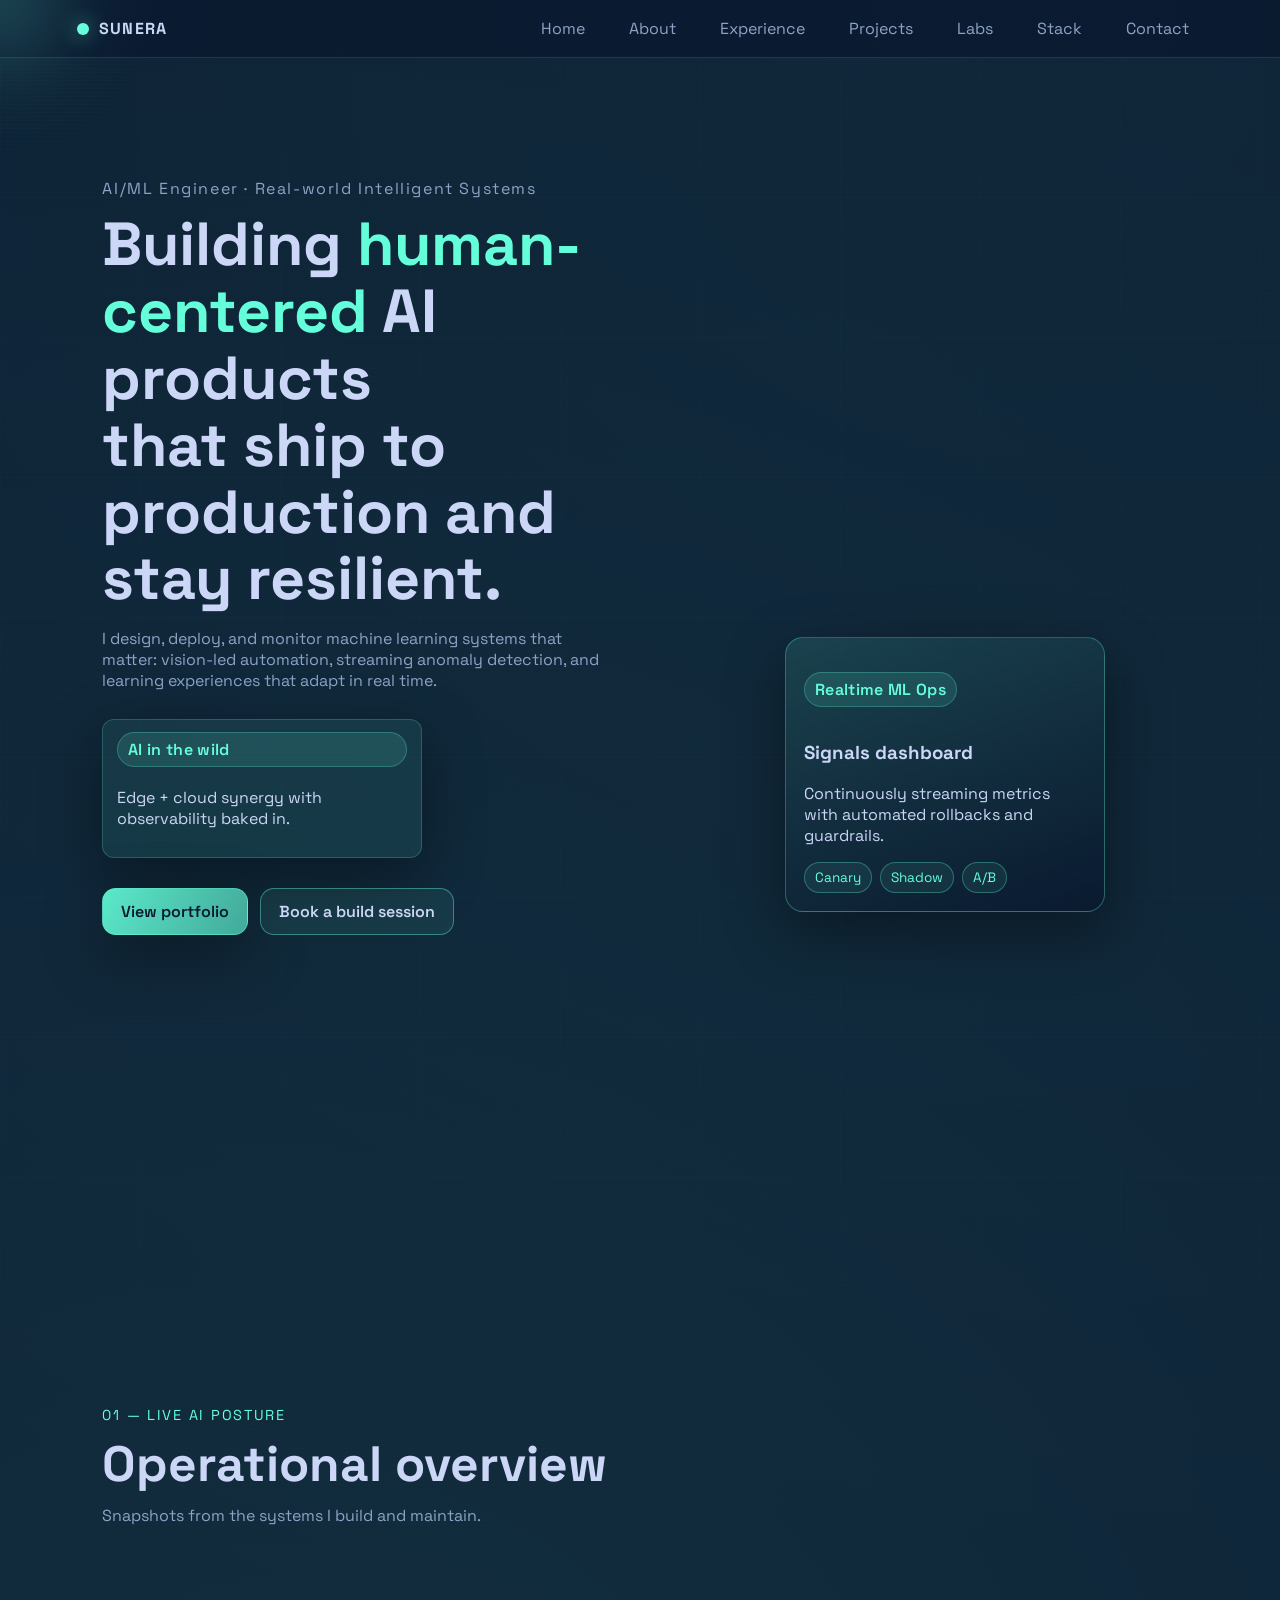
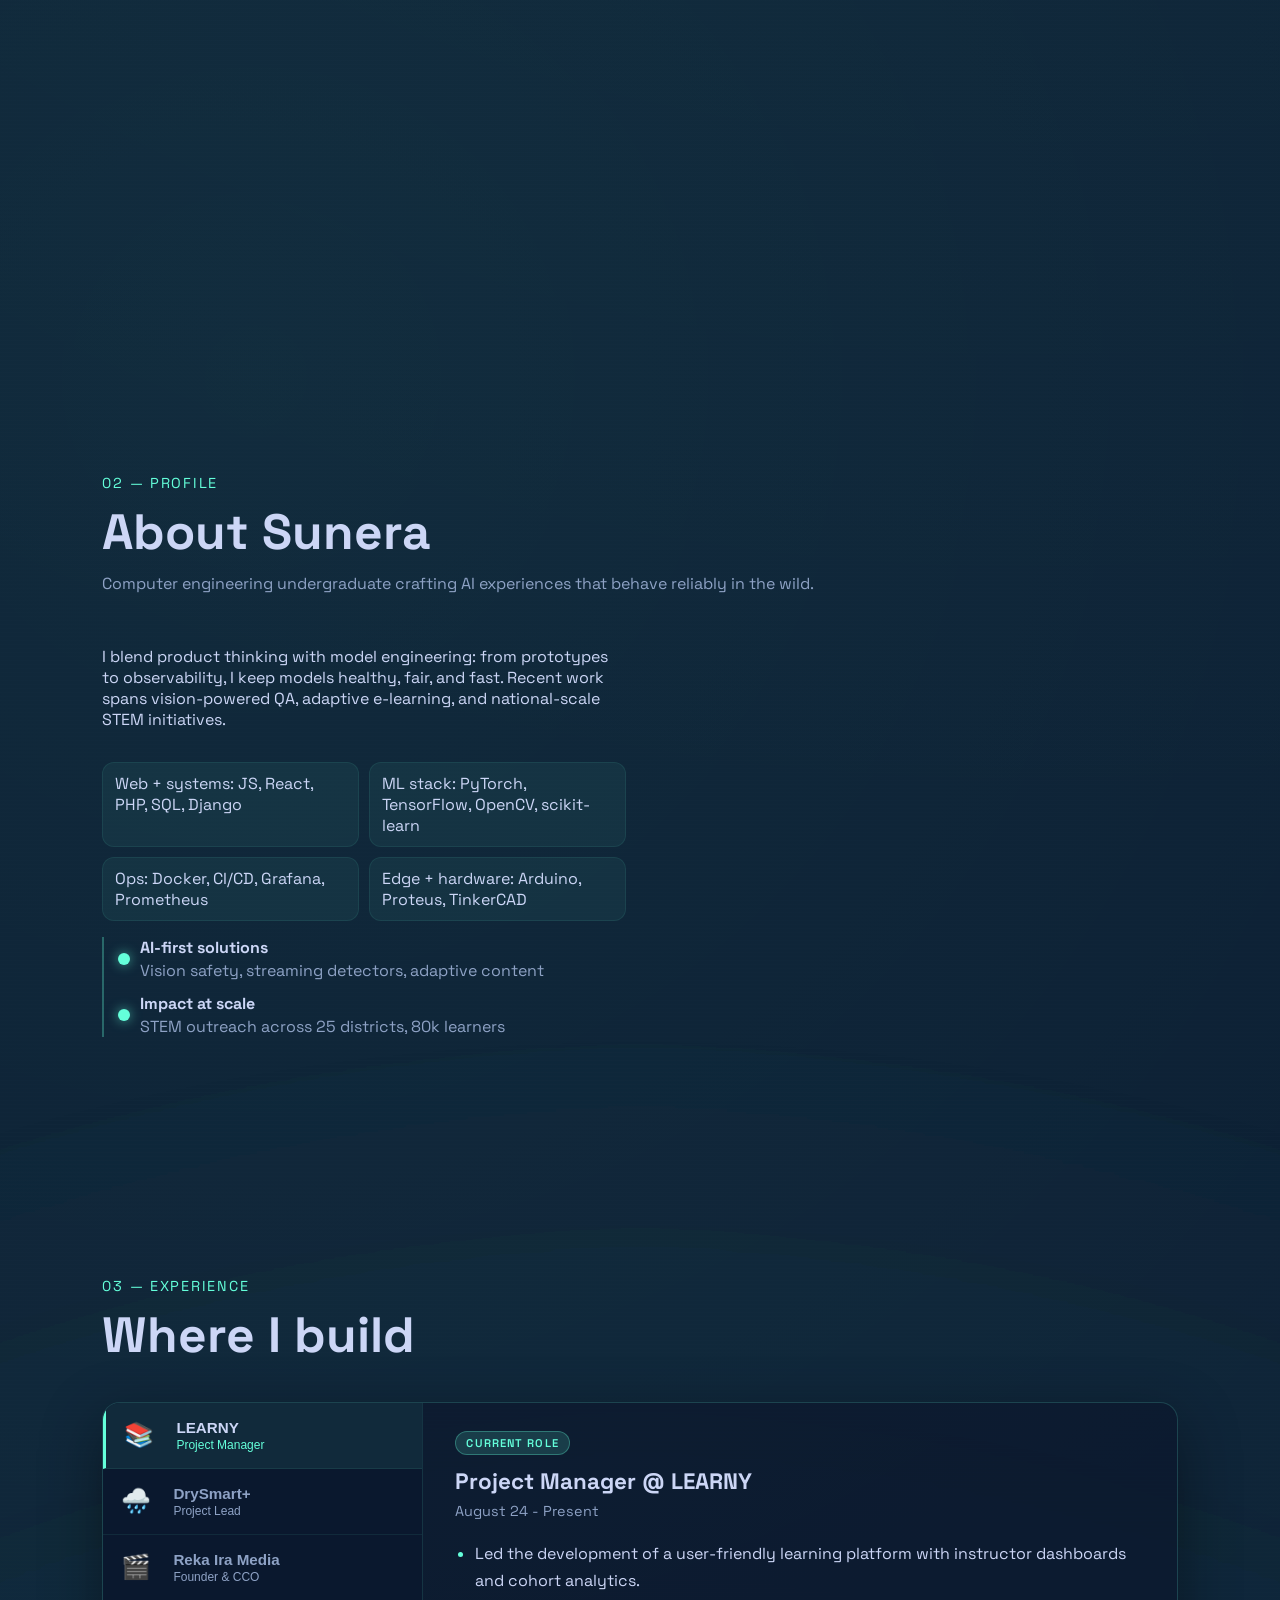
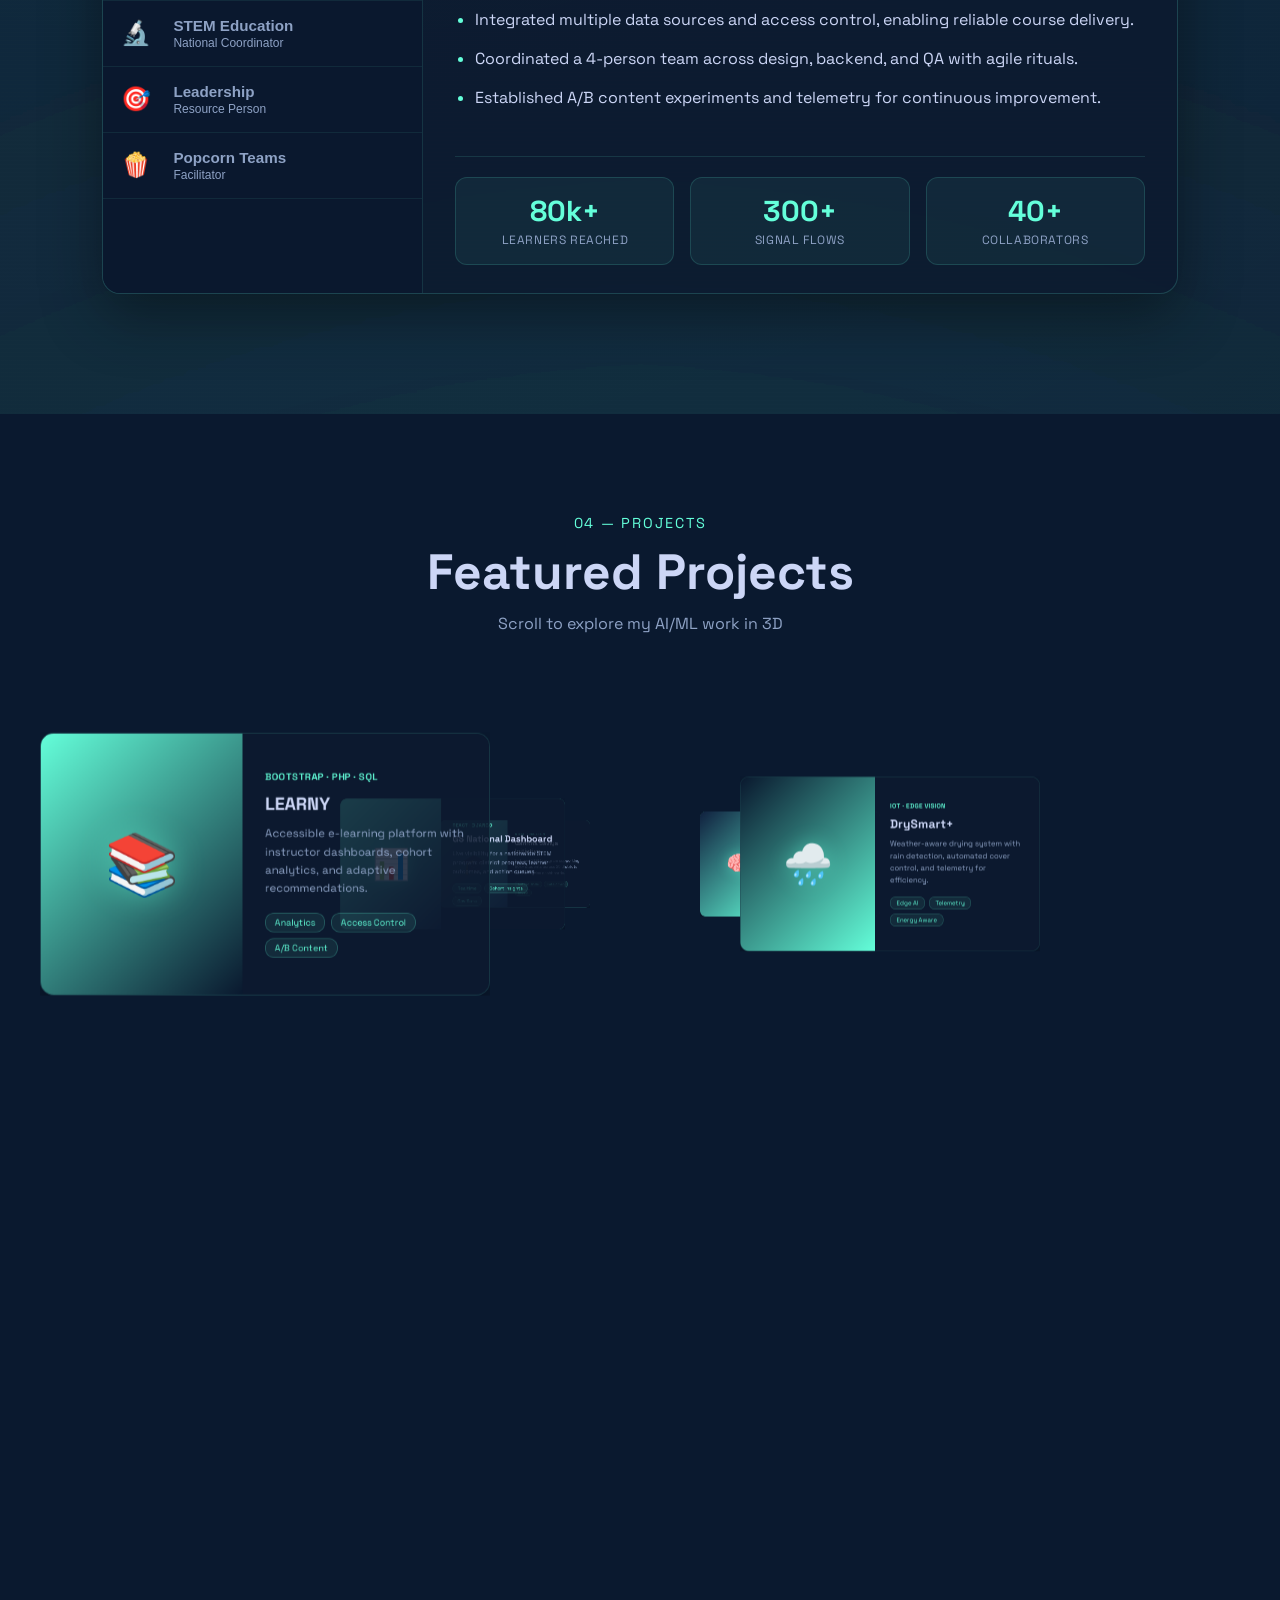
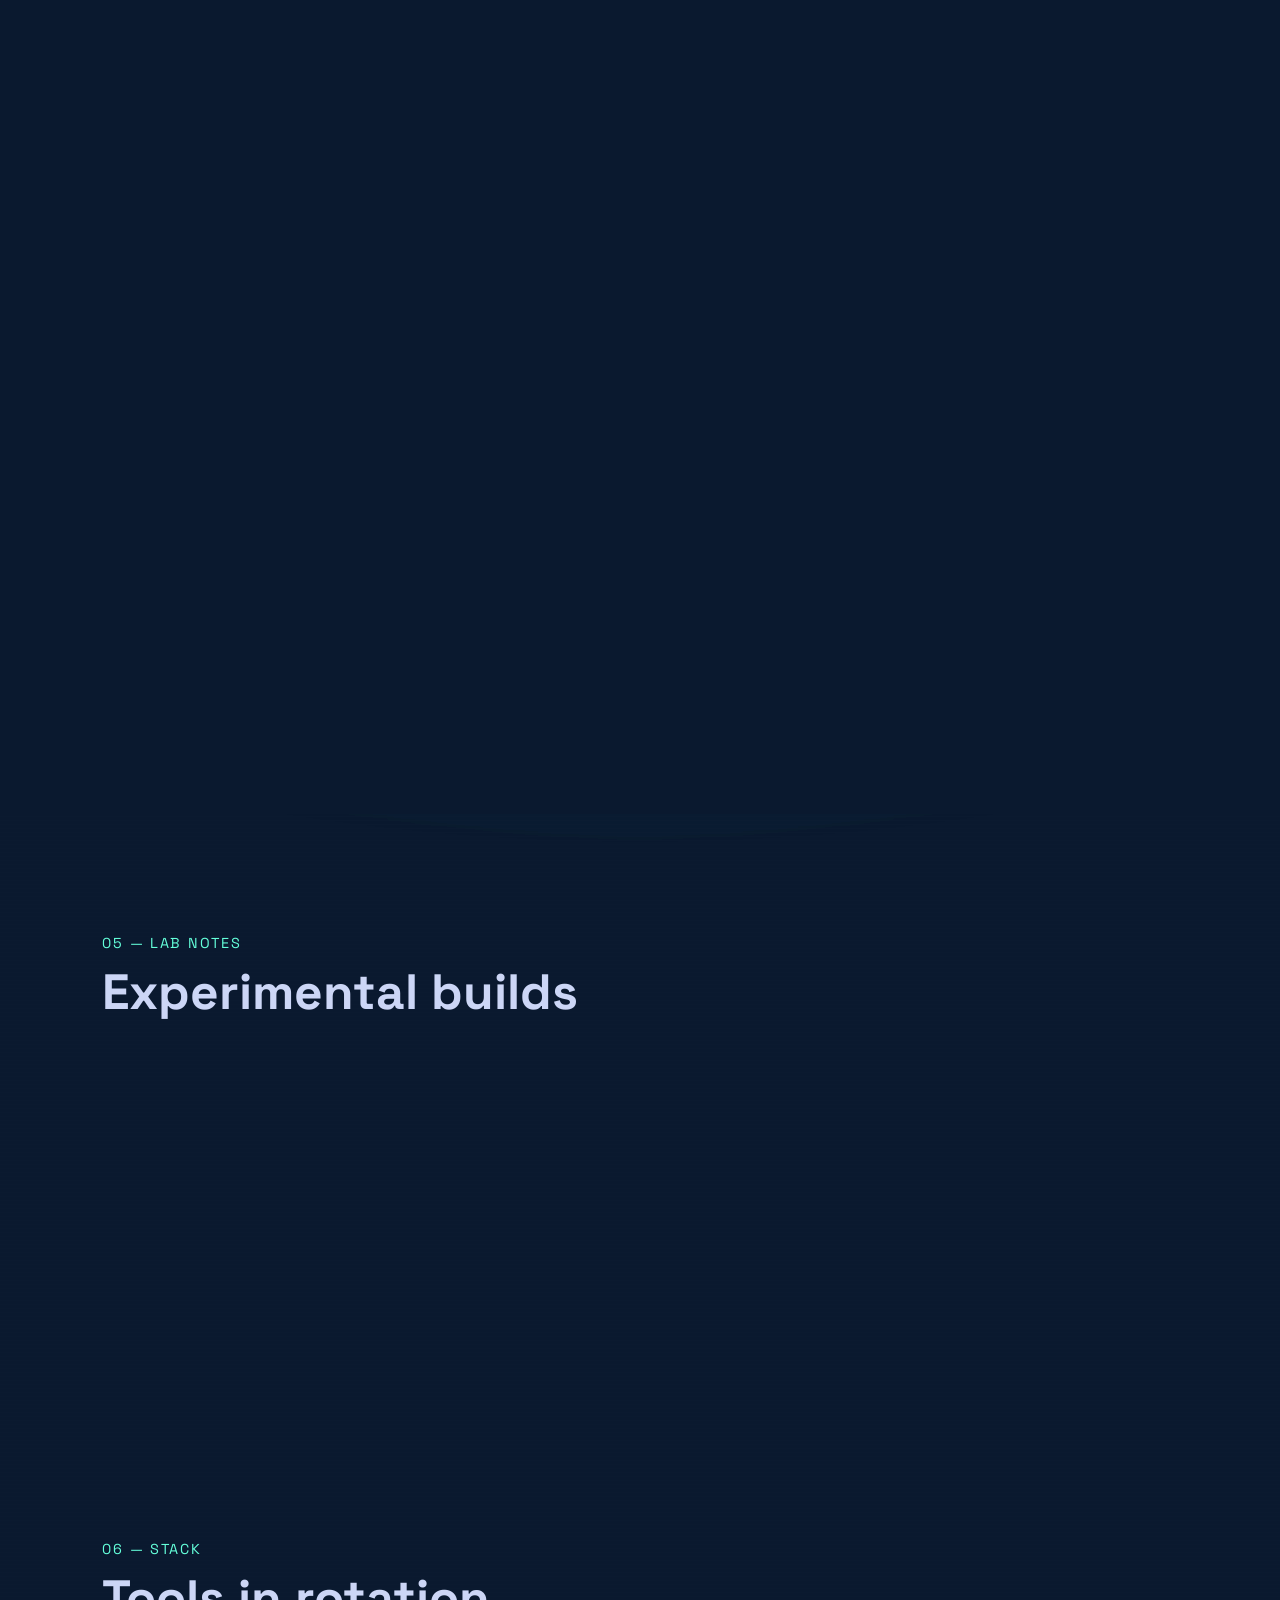
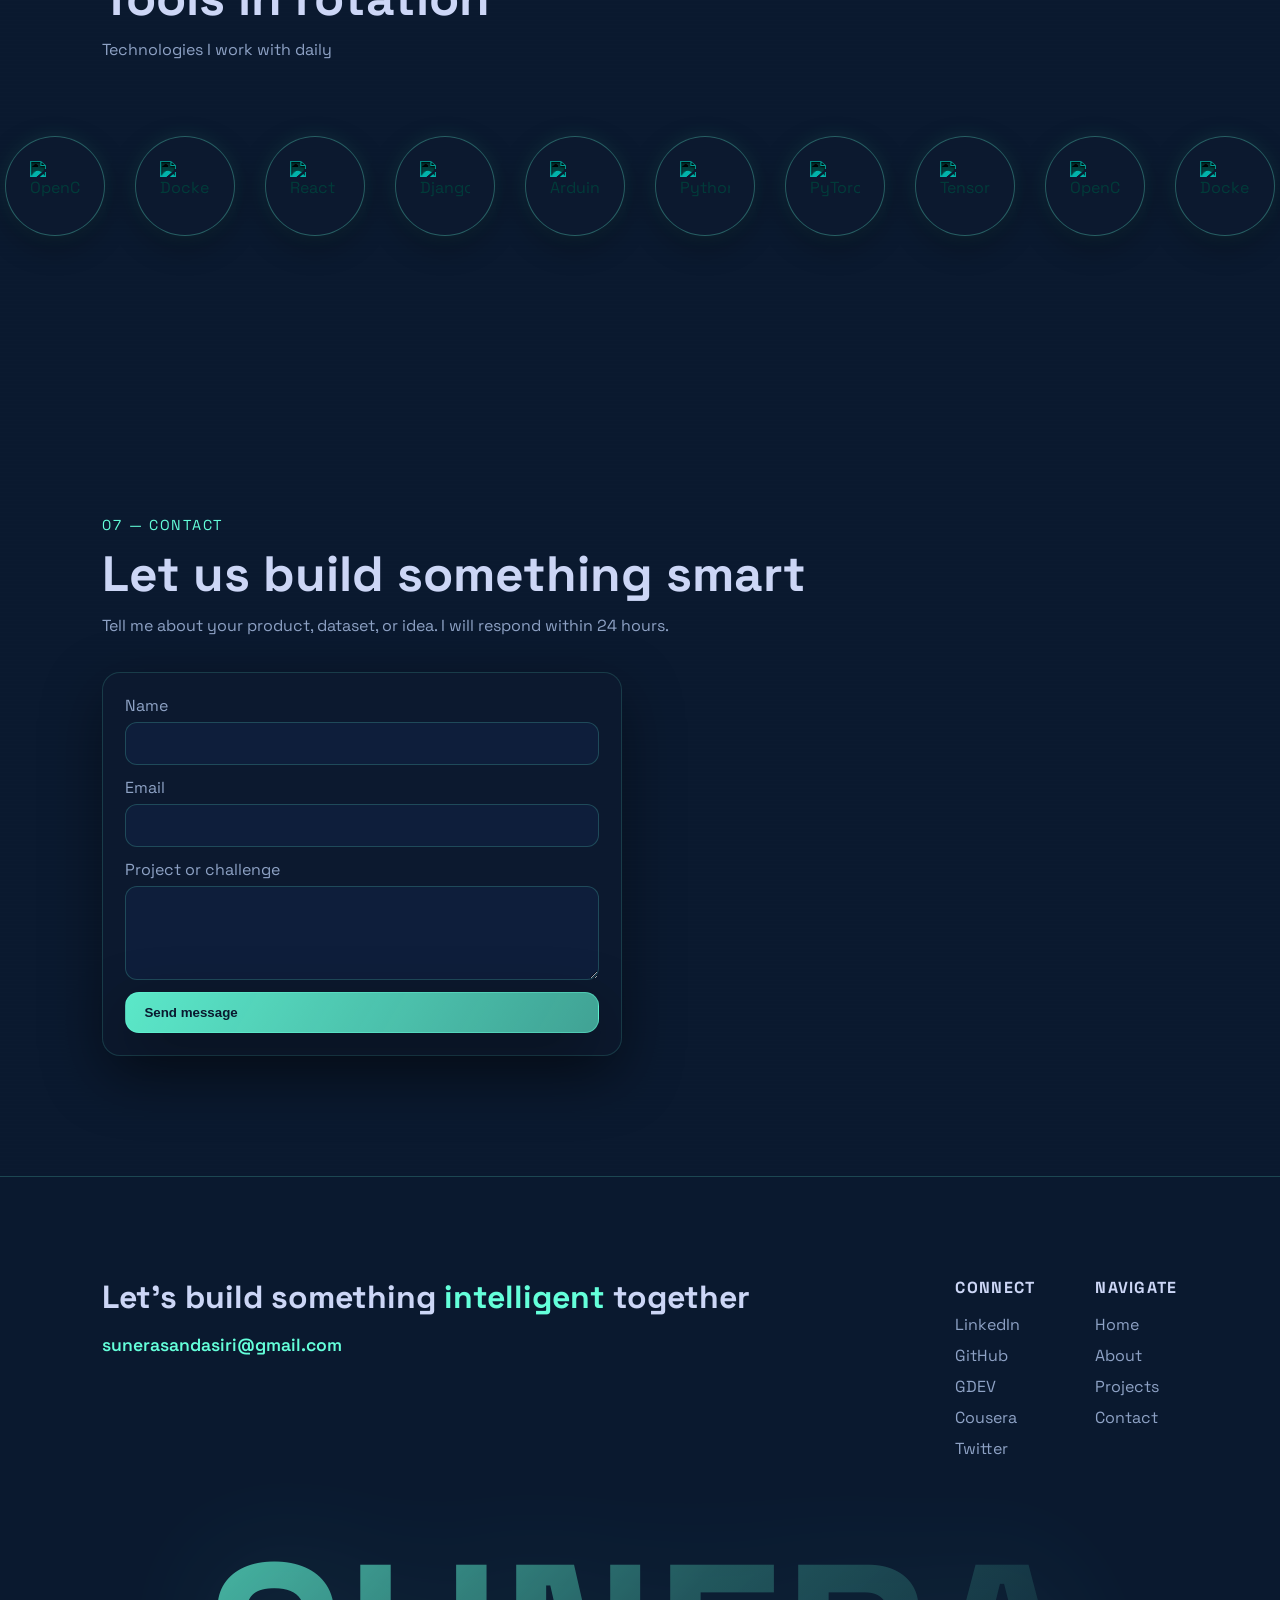
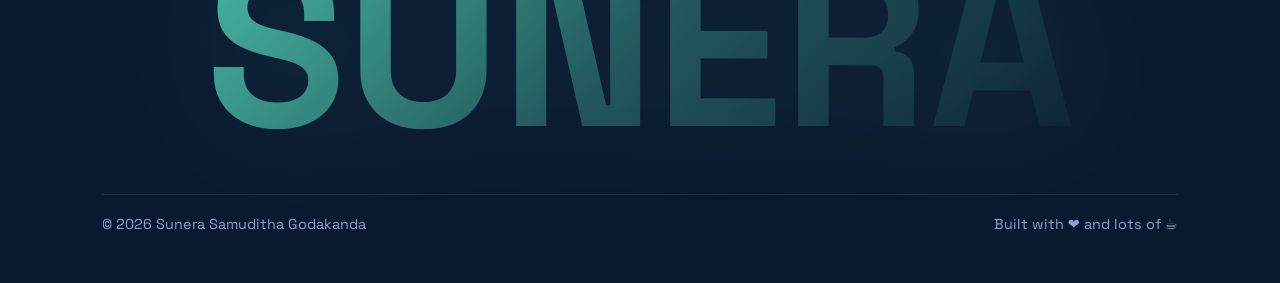
==== index.html @ 34de098b "refactor: replace visual elements with neural network canvas for enhanced interactivity" ====
<!DOCTYPE html>
<html lang="en">
<head>
  <meta charset="UTF-8" />
  <meta name="viewport" content="width=device-width, initial-scale=1.0" />
  <title>Sunera Samuditha | AI/ML Engineer</title>
  <link rel="preconnect" href="https://fonts.googleapis.com" />
  <link rel="preconnect" href="https://fonts.gstatic.com" crossorigin />
  <link href="https://fonts.googleapis.com/css2?family=Space+Grotesk:wght@400;500;600;700&family=Manrope:wght@400;600&display=swap" rel="stylesheet" />
  <link rel="stylesheet" href="style.css" />
</head>
<body>
  <div class="background-shell">
    <div class="parallax parallax-1"></div>
    <div class="parallax parallax-2"></div>
    <div class="parallax parallax-3"></div>
    <div class="scanline"></div>
  </div>
  <div class="cursor-glow" aria-hidden="true"></div>
  <div class="scroll-progress" aria-hidden="true"></div>

  <header class="site-header" id="top">
    <div class="logo-mark" aria-label="Sunera personal logotype">
      <span class="dot"></span>
      <span class="word">SUNERA</span>
    </div>
    <nav class="nav">
      <button class="nav-toggle" aria-label="Toggle navigation">☰</button>
      <ul class="nav-list">
        <li><a href="#hero">Home</a></li>
        <li><a href="#about">About</a></li>
        <li><a href="#experience">Experience</a></li>
        <li><a href="#projects">Projects</a></li>
        <li><a href="#labs">Labs</a></li>
        <li><a href="#stack">Stack</a></li>
        <li><a href="#contact">Contact</a></li>
      </ul>
    </nav>
  </header>

  <main>
    <section class="hero section" id="hero">
      <div class="hero-grid" aria-hidden="true" data-parallax="26"></div>
      <div class="hero-content">
        <p class="eyebrow">AI/ML Engineer · Real-world Intelligent Systems</p>
        <h1>
          Building <span class="accent">human-centered</span> AI products<br />
          that ship to production and stay resilient.
        </h1>
        <p class="lede">
          I design, deploy, and monitor machine learning systems that matter: vision-led automation,
          streaming anomaly detection, and learning experiences that adapt in real time.
        </p>
        <div class="floating-badge" data-parallax="32">
          <span class="chip">AI in the wild</span>
          <p>Edge + cloud synergy with observability baked in.</p>
        </div>
        <div class="cta-group">
          <a class="btn primary magnetic" href="#projects">View portfolio</a>
          <a class="btn ghost magnetic" href="#contact">Book a build session</a>
        </div>
        <div class="hero-meta">
          <div class="meta-card tilt" data-tilt>
            <p class="meta-label">Live Signals</p>
            <div class="meta-stats">
              <div><span id="stat-requests">14.2k</span><small>req/min</small></div>
              <div><span id="stat-uptime">99.97%</span><small>uptime</small></div>
              <div><span id="stat-latency">58ms</span><small>p95</small></div>
            </div>
          </div>
          <div class="meta-card tilt" data-tilt>
            <p class="meta-label">Deploy focus</p>
            <ul>
              <li>Edge AI for field devices</li>
              <li>Vision safety + QA pipelines</li>
              <li>Adaptive learning platforms</li>
            </ul>
          </div>
        </div>
      </div>
      <div class="hero-visual">
        <canvas id="neural-canvas" aria-hidden="true"></canvas>
        <div class="floating-card tilt" data-tilt>
          <p class="chip">Realtime ML Ops</p>
          <h3>Signals dashboard</h3>
          <p>Continuously streaming metrics with automated rollbacks and guardrails.</p>
          <div class="pill-row">
            <span class="pill">Canary</span>
            <span class="pill">Shadow</span>
            <span class="pill">A/B</span>
          </div>
        </div>
      </div>
    </section>

    <section class="section signal-board" aria-label="AI signal board">
      <div class="section-header">
        <p class="section-kicker">01 — Live AI Posture</p>
        <h2>Operational overview</h2>
        <p class="section-desc">Snapshots from the systems I build and maintain.</p>
      </div>
      <div class="signal-grid">
        <article class="signal-card tilt" data-tilt>
          <div class="signal-top">
            <span class="chip">Computer Vision</span>
            <span class="light"></span>
          </div>
          <h3>Quality gates for manufacturing</h3>
          <p>On-device defect detection with federated fine-tuning, tuned for low light and motion blur.</p>
          <div class="signal-metrics">
            <div><strong id="metric-vision">97.3%</strong><small>accuracy</small></div>
            <div><strong>24ms</strong><small>edge latency</small></div>
            <div><strong>0</strong><small>manual reviews</small></div>
          </div>
        </article>
        <article class="signal-card tilt" data-tilt>
          <div class="signal-top">
            <span class="chip">Streaming</span>
            <span class="light"></span>
          </div>
          <h3>Anomaly detection at scale</h3>
          <p>Streaming detectors for financial risk and ops incidents using online learning.</p>
          <div class="signal-metrics">
            <div><strong id="metric-stream">1.6k</strong><small>events/sec</small></div>
            <div><strong>43ms</strong><small>p99 latency</small></div>
            <div><strong>auto</strong><small>self-heal playbooks</small></div>
          </div>
        </article>
        <article class="signal-card tilt" data-tilt>
          <div class="signal-top">
            <span class="chip">Learning</span>
            <span class="light"></span>
          </div>
          <h3>Adaptive learning journeys</h3>
          <p>Recommendation stacks for personalized coursework and cohort analytics.</p>
          <div class="signal-metrics">
            <div><strong id="metric-learn">+38%</strong><small>completion</small></div>
            <div><strong>3.2x</strong><small>session depth</small></div>
            <div><strong>GDPR</strong><small>privacy first</small></div>
          </div>
        </article>
      </div>
    </section>

    <section class="section about" id="about">
      <div class="section-header">
        <p class="section-kicker">02 — Profile</p>
        <h2>About Sunera</h2>
        <p class="section-desc">Computer engineering undergraduate crafting AI experiences that behave reliably in the wild.</p>
      </div>
      <div class="about-grid">
        <div class="about-copy">
          <p>I blend product thinking with model engineering: from prototypes to observability, I keep models healthy, fair, and fast. Recent work spans vision-powered QA, adaptive e-learning, and national-scale STEM initiatives.</p>
          <ul class="bullet-grid">
            <li>Web + systems: JS, React, PHP, SQL, Django</li>
            <li>ML stack: PyTorch, TensorFlow, OpenCV, scikit-learn</li>
            <li>Ops: Docker, CI/CD, Grafana, Prometheus</li>
            <li>Edge + hardware: Arduino, Proteus, TinkerCAD</li>
          </ul>
          <div class="timeline">
            <div class="timeline-item">
              <span class="dot"></span>
              <div>
                <p class="label">AI-first solutions</p>
                <p class="small">Vision safety, streaming detectors, adaptive content</p>
              </div>
            </div>
            <div class="timeline-item">
              <span class="dot"></span>
              <div>
                <p class="label">Impact at scale</p>
                <p class="small">STEM outreach across 25 districts, 80k learners</p>
              </div>
            </div>
          </div>
        </div>
        <div class="about-visual tilt" data-tilt>
          <div class="holo-card">
            <p class="chip">Realtime Ops</p>
            <h3>Model health</h3>
            <ul>
              <li>Drift watch · feature parity</li>
              <li>Canary + shadow deploys</li>
              <li>Guardrails for PII + fairness</li>
            </ul>
            <div class="sparkline" aria-hidden="true"></div>
          </div>
        </div>
      </div>
    </section>

    <section class="section experience" id="experience">
      <div class="section-header">
        <p class="section-kicker">03 — Experience</p>
        <h2>Where I build</h2>
      </div>
      <div class="experience-shell">
        <div class="exp-nav">
          <button class="exp-tab active" data-role="learny">
            <span class="exp-tab-icon">📚</span>
            <span class="exp-tab-text">LEARNY</span>
            <span class="exp-tab-role">Project Manager</span>
          </button>
          <button class="exp-tab" data-role="drysmart">
            <span class="exp-tab-icon">🌧️</span>
            <span class="exp-tab-text">DrySmart+</span>
            <span class="exp-tab-role">Project Lead</span>
          </button>
          <button class="exp-tab" data-role="rekaira">
            <span class="exp-tab-icon">🎬</span>
            <span class="exp-tab-text">Reka Ira Media</span>
            <span class="exp-tab-role">Founder & CCO</span>
          </button>
          <button class="exp-tab" data-role="stem">
            <span class="exp-tab-icon">🔬</span>
            <span class="exp-tab-text">STEM Education</span>
            <span class="exp-tab-role">National Coordinator</span>
          </button>
          <button class="exp-tab" data-role="leader">
            <span class="exp-tab-icon">🎯</span>
            <span class="exp-tab-text">Leadership</span>
            <span class="exp-tab-role">Resource Person</span>
          </button>
          <button class="exp-tab" data-role="popcorn">
            <span class="exp-tab-icon">🍿</span>
            <span class="exp-tab-text">Popcorn Teams</span>
            <span class="exp-tab-role">Facilitator</span>
          </button>
        </div>
        <div class="exp-content">
          <div class="exp-detail">
            <div class="exp-header">
              <div class="exp-badge">Current Role</div>
              <h3 class="exp-title" id="exp-title">Project Manager @ LEARNY</h3>
              <p class="exp-date" id="exp-date">August 24 - Present</p>
            </div>
            <ul class="exp-points" id="exp-points"></ul>
          </div>
          <div class="exp-stats">
            <div class="exp-stat">
              <span class="exp-stat-value">80k+</span>
              <span class="exp-stat-label">Learners Reached</span>
            </div>
            <div class="exp-stat">
              <span class="exp-stat-value">300+</span>
              <span class="exp-stat-label">Signal Flows</span>
            </div>
            <div class="exp-stat">
              <span class="exp-stat-value">40+</span>
              <span class="exp-stat-label">Collaborators</span>
            </div>
          </div>
        </div>
      </div>
    </section>

    <!-- Featured Projects 3D Section -->
    <section class="showcase-3d-container" id="projects">
      <div class="showcase-sticky">
        <div class="showcase-header">
          <p class="section-kicker">04 — Projects</p>
          <h2>Featured Projects</h2>
          <p class="section-desc">Scroll to explore my AI/ML work in 3D</p>
        </div>
        <div class="showcase-world">
          <div class="showcase-camera">
            <!-- Project Card 1 -->
            <div class="project-3d left" style="--z: -400px" data-index="0">
              <div class="project-3d-card">
                <div class="project-3d-visual" style="background: linear-gradient(135deg, #64ffda 0%, #0a192f 100%);">
                  <div class="floating-icon">📚</div>
                </div>
                <div class="project-3d-content">
                  <span class="project-3d-tag">Bootstrap · PHP · SQL</span>
                  <h3>LEARNY</h3>
                  <p>Accessible e-learning platform with instructor dashboards, cohort analytics, and adaptive recommendations.</p>
                  <div class="project-3d-tech">
                    <span>Analytics</span>
                    <span>Access Control</span>
                    <span>A/B Content</span>
                  </div>
                </div>
              </div>
            </div>
            <!-- Project Card 2 -->
            <div class="project-3d right" style="--z: -1200px" data-index="1">
              <div class="project-3d-card">
                <div class="project-3d-visual" style="background: linear-gradient(135deg, #0a192f 0%, #64ffda 100%);">
                  <div class="floating-icon">🌧️</div>
                </div>
                <div class="project-3d-content">
                  <span class="project-3d-tag">IoT · Edge Vision</span>
                  <h3>DrySmart+</h3>
                  <p>Weather-aware drying system with rain detection, automated cover control, and telemetry for efficiency.</p>
                  <div class="project-3d-tech">
                    <span>Edge AI</span>
                    <span>Telemetry</span>
                    <span>Energy Aware</span>
                  </div>
                </div>
              </div>
            </div>
            <!-- Project Card 3 -->
            <div class="project-3d left" style="--z: -2000px" data-index="2">
              <div class="project-3d-card">
                <div class="project-3d-visual" style="background: linear-gradient(135deg, #64ffda 0%, #112240 100%);">
                  <div class="floating-icon">📊</div>
                </div>
                <div class="project-3d-content">
                  <span class="project-3d-tag">React · Django</span>
                  <h3>GS National Dashboard</h3>
                  <p>Live visibility for a nationwide STEM program: district progress, learner outcomes, and action queues.</p>
                  <div class="project-3d-tech">
                    <span>Realtime</span>
                    <span>Cohort Insights</span>
                    <span>Gov Data</span>
                  </div>
                </div>
              </div>
            </div>
            <!-- Project Card 4 -->
            <div class="project-3d right" style="--z: -2800px" data-index="3">
              <div class="project-3d-card">
                <div class="project-3d-visual" style="background: linear-gradient(135deg, #112240 0%, #64ffda 100%);">
                  <div class="floating-icon">🧠</div>
                </div>
                <div class="project-3d-content">
                  <span class="project-3d-tag">AI/ML · Computer Vision</span>
                  <h3>Vision Safety Pipeline</h3>
                  <p>On-device defect detection with federated fine-tuning, tuned for low light and motion blur.</p>
                  <div class="project-3d-tech">
                    <span>Edge AI</span>
                    <span>Federated</span>
                    <span>Real-time</span>
                  </div>
                </div>
              </div>
            </div>
            <!-- Project Card 5 -->
            <div class="project-3d left" style="--z: -3600px" data-index="4">
              <div class="project-3d-card">
                <div class="project-3d-visual" style="background: linear-gradient(135deg, #64ffda 0%, #1a365d 100%);">
                  <div class="floating-icon">🎓</div>
                </div>
                <div class="project-3d-content">
                  <span class="project-3d-tag">STEM · Education</span>
                  <h3>Ganitha Saviya Initiative</h3>
                  <p>National STEM program supporting 80k+ students across 25 districts with analytics dashboards.</p>
                  <div class="project-3d-tech">
                    <span>National Scale</span>
                    <span>Data-driven</span>
                    <span>Impact</span>
                  </div>
                </div>
              </div>
            </div>
          </div>
        </div>
      </div>
    </section>

    <section class="section labs" id="labs">
      <div class="section-header">
        <p class="section-kicker">05 — Lab Notes</p>
        <h2>Experimental builds</h2>
      </div>
      <div class="lab-grid">
        <article class="lab-card tilt" data-tilt>
          <p class="chip">3D</p>
          <h3>Neural latent playground</h3>
          <p>WebGL point-cloud explorer to visualize latent traversals for VAEs and diffusion models.</p>
        </article>
        <article class="lab-card tilt" data-tilt>
          <p class="chip">LLM</p>
          <h3>Guardrailed copilots</h3>
          <p>Policy-driven assistants with prompt hardening, telemetry hooks, and retrieval over private docs.</p>
        </article>
        <article class="lab-card tilt" data-tilt>
          <p class="chip">Edge</p>
          <h3>Micro vision agents</h3>
          <p>Onboard anomaly detection for low-power devices with adaptive frame skipping and quantization.</p>
        </article>
      </div>
    </section>

    <section class="section stack" id="stack">
      <div class="section-header">
        <p class="section-kicker">06 — Stack</p>
        <h2>Tools in rotation</h2>
        <p class="section-desc">Technologies I work with daily</p>
      </div>
      <div class="icon-strip">
        <div class="icon-track">
          <div class="icon-circle" title="Python"><img src="https://cdn.jsdelivr.net/npm/simple-icons@latest/icons/python.svg" alt="Python"></div>
          <div class="icon-circle" title="PyTorch"><img src="https://cdn.jsdelivr.net/npm/simple-icons@latest/icons/pytorch.svg" alt="PyTorch"></div>
          <div class="icon-circle" title="TensorFlow"><img src="https://cdn.jsdelivr.net/npm/simple-icons@latest/icons/tensorflow.svg" alt="TensorFlow"></div>
          <div class="icon-circle" title="OpenCV"><img src="https://cdn.jsdelivr.net/npm/simple-icons@latest/icons/opencv.svg" alt="OpenCV"></div>
          <div class="icon-circle" title="Docker"><img src="https://cdn.jsdelivr.net/npm/simple-icons@latest/icons/docker.svg" alt="Docker"></div>
          <div class="icon-circle" title="React"><img src="https://cdn.jsdelivr.net/npm/simple-icons@latest/icons/react.svg" alt="React"></div>
          <div class="icon-circle" title="Django"><img src="https://cdn.jsdelivr.net/npm/simple-icons@latest/icons/django.svg" alt="Django"></div>
          <div class="icon-circle" title="Arduino"><img src="https://cdn.jsdelivr.net/npm/simple-icons@latest/icons/arduino.svg" alt="Arduino"></div>
          <!-- Duplicated for seamless scroll -->
          <div class="icon-circle" title="Python"><img src="https://cdn.jsdelivr.net/npm/simple-icons@latest/icons/python.svg" alt="Python"></div>
          <div class="icon-circle" title="PyTorch"><img src="https://cdn.jsdelivr.net/npm/simple-icons@latest/icons/pytorch.svg" alt="PyTorch"></div>
          <div class="icon-circle" title="TensorFlow"><img src="https://cdn.jsdelivr.net/npm/simple-icons@latest/icons/tensorflow.svg" alt="TensorFlow"></div>
          <div class="icon-circle" title="OpenCV"><img src="https://cdn.jsdelivr.net/npm/simple-icons@latest/icons/opencv.svg" alt="OpenCV"></div>
          <div class="icon-circle" title="Docker"><img src="https://cdn.jsdelivr.net/npm/simple-icons@latest/icons/docker.svg" alt="Docker"></div>
          <div class="icon-circle" title="React"><img src="https://cdn.jsdelivr.net/npm/simple-icons@latest/icons/react.svg" alt="React"></div>
          <div class="icon-circle" title="Django"><img src="https://cdn.jsdelivr.net/npm/simple-icons@latest/icons/django.svg" alt="Django"></div>
          <div class="icon-circle" title="Arduino"><img src="https://cdn.jsdelivr.net/npm/simple-icons@latest/icons/arduino.svg" alt="Arduino"></div>
        </div>
      </div>
    </section>

    <section class="section contact" id="contact">
      <div class="section-header">
        <p class="section-kicker">07 — Contact</p>
        <h2>Let us build something smart</h2>
        <p class="section-desc">Tell me about your product, dataset, or idea. I will respond within 24 hours.</p>
      </div>
      <form class="contact-form tilt" action="form.php" method="POST">
        <label>
          Name
          <input type="text" name="name" required />
        </label>
        <label>
          Email
          <input type="email" name="email" required />
        </label>
        <label>
          Project or challenge
          <textarea name="message" rows="4" required></textarea>
        </label>
        <button type="submit" class="btn primary">Send message</button>
      </form>
    </section>
  </main>

  <!-- Giant Footer -->
  <footer class="giant-footer">
    <div class="footer-top">
      <div class="footer-brand">
        <h4>Let's build something <span class="accent">intelligent</span> together</h4>
        <p class="contact-email">sunerasandasiri@gmail.com</p>
      </div>
      <div class="footer-cols">
        <div class="footer-col">
          <h5>Connect</h5>
          <ul>
            <li><a href="https://www.linkedin.com/in/sunerasamuditha">LinkedIn</a></li>
            <li><a href="https://github.com/sunerasamuditha">GitHub</a></li>
            <li><a href="https://github.com/sunerasamuditha">GDEV</a></li>
            <li><a href="https://github.com/sunerasamuditha">Cousera</a></li>
            <li><a href="#">Twitter</a></li>
          </ul>
        </div>
        <div class="footer-col">
          <h5>Navigate</h5>
          <ul>
            <li><a href="#hero">Home</a></li>
            <li><a href="#about">About</a></li>
            <li><a href="#projects">Projects</a></li>
            <li><a href="#contact">Contact</a></li>
          </ul>
        </div>
      </div>
    </div>
    <div class="giant-text">SUNERA</div>
    <div class="footer-bottom">
      <span>© 2026 Sunera Samuditha Godakanda</span>
      <span>Built with ❤️ and lots of ☕</span>
    </div>
  </footer>

  <script src="script.js"></script>
</body>
</html>
---- style.css ----
:root {
  --bg: #0a192f;
  --panel: rgba(17, 34, 64, 0.9);
  --card: rgba(13, 27, 48, 0.85);
  --text: #ccd6f6;
  --muted: #8ea2c5;
  --accent: #64ffda;
  --shadow: 0 20px 60px rgba(0, 0, 0, 0.4);
  --radius: 18px;
}

* {
  box-sizing: border-box;
}

body {
  margin: 0;
  background: radial-gradient(circle at 20% 20%, rgba(100, 255, 218, 0.08), transparent 30%),
    radial-gradient(circle at 80% 0%, rgba(100, 255, 218, 0.05), transparent 25%),
    var(--bg);
  color: var(--text);
  font-family: "Space Grotesk", "SFMono-Regular", Manrope, system-ui, -apple-system, sans-serif;
  overflow-x: hidden;
  perspective: 1200px;
}

a {
  color: var(--text);
  text-decoration: none;
}

.section {
  position: relative;
  padding: 120px 8vw;
}

.section-header {
  max-width: 860px;
  margin-bottom: 36px;
}

.section-kicker {
  letter-spacing: 0.12em;
  text-transform: uppercase;
  color: var(--accent);
  font-size: 0.9rem;
  margin: 0 0 8px;
}

.section h2 {
  margin: 0 0 10px;
  font-size: clamp(2rem, 4vw, 3.1rem);
}

.section-desc {
  margin: 0;
  color: var(--muted);
}

.background-shell {
  position: fixed;
  inset: 0;
  pointer-events: none;
  z-index: 0;
  overflow: hidden;
}

.cursor-glow {
  position: fixed;
  width: 260px;
  height: 260px;
  border-radius: 50%;
  background: radial-gradient(circle, rgba(100, 255, 218, 0.6), transparent 45%);
  mix-blend-mode: screen;
  filter: blur(40px);
  opacity: 0.6;
  pointer-events: none;
  z-index: 11;
  transform: translate(-50%, -50%);
  transition: opacity 0.2s ease, transform 0.08s ease-out;
}

.scroll-progress {
  position: fixed;
  top: 0;
  left: 0;
  height: 3px;
  width: 0%;
  background: linear-gradient(90deg, rgba(100, 255, 218, 0.9), rgba(100, 255, 218, 0.3));
  box-shadow: 0 0 18px rgba(100, 255, 218, 0.5);
  z-index: 12;
}

.parallax {
  position: absolute;
  inset: -10%;
  background: radial-gradient(circle, rgba(100, 255, 218, 0.05), transparent 40%);
  mix-blend-mode: screen;
  filter: blur(30px);
}

.parallax-1 { transform: translate3d(-40px, -20px, 0) scale(1.2); }
.parallax-2 { transform: translate3d(80px, 120px, 0) scale(1.4); }
.parallax-3 { transform: translate3d(-120px, 200px, 0) scale(1.1); }

.scanline {
  position: absolute;
  inset: 0;
  background-image: linear-gradient(rgba(255, 255, 255, 0.03) 1px, transparent 1px);
  background-size: 100% 4px;
  opacity: 0.25;
}

.hero-grid {
  position: absolute;
  inset: 0;
  background-image:
    linear-gradient(90deg, rgba(100, 255, 218, 0.04) 1px, transparent 1px),
    linear-gradient(0deg, rgba(100, 255, 218, 0.04) 1px, transparent 1px);
  background-size: 140px 140px;
  mix-blend-mode: screen;
  opacity: 0.28;
  pointer-events: none;
  z-index: 0;
}

[data-parallax] {
  will-change: transform;
}

.site-header {
  position: sticky;
  top: 0;
  z-index: 10;
  display: flex;
  align-items: center;
  justify-content: space-between;
  padding: 18px 6vw;
  backdrop-filter: blur(12px);
  background: rgba(10, 25, 47, 0.75);
  border-bottom: 1px solid rgba(100, 255, 218, 0.15);
}

.logo-mark {
  display: flex;
  align-items: center;
  gap: 10px;
  font-weight: 700;
  letter-spacing: 0.08em;
}

.logo-mark .dot {
  width: 12px;
  height: 12px;
  border-radius: 50%;
  background: var(--accent);
  box-shadow: 0 0 20px rgba(100, 255, 218, 0.6);
}

.nav {
  display: flex;
  align-items: center;
  gap: 18px;
}

.nav-toggle {
  display: none;
  border: 1px solid rgba(100, 255, 218, 0.4);
  background: transparent;
  color: var(--text);
  padding: 6px 10px;
  border-radius: 10px;
  font-size: 1rem;
  cursor: pointer;
}

.nav-list {
  list-style: none;
  display: flex;
  gap: 16px;
  margin: 0;
  padding: 0;
}

.nav-list a {
  padding: 8px 14px;
  border-radius: 12px;
  transition: background 0.3s ease, color 0.3s ease, transform 0.3s ease;
  color: var(--muted);
}

.nav-list a:hover,
.nav-list a:focus {
  background: rgba(100, 255, 218, 0.1);
  color: var(--text);
  transform: translateY(-2px);
}

.hero {
  display: grid;
  grid-template-columns: repeat(auto-fit, minmax(320px, 1fr));
  align-items: center;
  gap: 40px;
  min-height: 90vh;
  padding-top: 120px;
  z-index: 1;
  overflow: hidden;
  position: relative;
}

.hero-content h1 {
  font-size: clamp(2.6rem, 6vw, 3.8rem);
  margin: 12px 0;
  line-height: 1.1;
}

.hero .eyebrow {
  color: var(--muted);
  letter-spacing: 0.1em;
  margin: 0;
}

.hero .lede {
  color: var(--muted);
  max-width: 640px;
}

.accent {
  color: var(--accent);
}

.btn {
  display: inline-flex;
  align-items: center;
  gap: 8px;
  border-radius: 14px;
  padding: 12px 18px;
  font-weight: 600;
  transition: transform 0.25s ease, box-shadow 0.25s ease, background 0.25s ease;
  border: 1px solid rgba(100, 255, 218, 0.4);
  color: var(--text);
}

.btn.primary {
  background: linear-gradient(120deg, rgba(100, 255, 218, 0.9), rgba(100, 255, 218, 0.6));
  color: #0a192f;
  box-shadow: var(--shadow);
}

.btn.ghost {
  background: rgba(100, 255, 218, 0.08);
}

.btn:hover {
  transform: translateY(-2px);
  box-shadow: 0 15px 40px rgba(100, 255, 218, 0.25);
}

.cta-group {
  display: flex;
  gap: 12px;
  flex-wrap: wrap;
  margin: 18px 0 10px;
}

.floating-badge {
  display: inline-flex;
  flex-direction: column;
  gap: 4px;
  padding: 12px 14px;
  margin: 12px 0;
  background: rgba(100, 255, 218, 0.08);
  border: 1px solid rgba(100, 255, 218, 0.2);
  border-radius: 12px;
  box-shadow: var(--shadow);
  max-width: 320px;
  animation: float 7s ease-in-out infinite alternate;
}

.hero-meta {
  display: grid;
  grid-template-columns: repeat(auto-fit, minmax(240px, 1fr));
  gap: 14px;
  margin-top: 22px;
}

.meta-card {
  background: var(--card);
  border: 1px solid rgba(100, 255, 218, 0.15);
  border-radius: var(--radius);
  padding: 16px;
  box-shadow: var(--shadow);
}

.meta-label {
  color: var(--muted);
  margin: 0 0 10px;
  letter-spacing: 0.08em;
  text-transform: uppercase;
  font-size: 0.85rem;
}

.meta-stats {
  display: grid;
  grid-template-columns: repeat(3, 1fr);
  gap: 8px;
  font-weight: 700;
}

.meta-stats small { display: block; color: var(--muted); font-weight: 500; }

.hero-visual {
  position: relative;
  min-height: 420px;
  display: grid;
  place-items: center;
}

#neural-canvas {
  position: absolute;
  inset: 0;
  width: 100%;
  height: 100%;
  z-index: 0;
}

.floating-card {
  position: absolute;
  bottom: -30px;
  right: 14%;
  width: clamp(260px, 28vw, 320px);
  background: linear-gradient(160deg, rgba(100, 255, 218, 0.12), rgba(10, 25, 47, 0.95));
  border: 1px solid rgba(100, 255, 218, 0.3);
  box-shadow: var(--shadow);
  border-radius: var(--radius);
  padding: 18px;
  backdrop-filter: blur(10px);
  animation: float 10s ease-in-out infinite;
  z-index: 2;
}

.magnetic {
  position: relative;
  will-change: transform;
  overflow: hidden;
}

.pill-row {
  display: flex;
  gap: 8px;
  flex-wrap: wrap;
  margin-top: 10px;
}

.pill {
  padding: 6px 10px;
  border-radius: 999px;
  border: 1px solid rgba(100, 255, 218, 0.3);
  color: var(--accent);
  background: rgba(100, 255, 218, 0.08);
  font-size: 0.85rem;
}

.signal-board {
  z-index: 1;
}

.signal-grid {
  display: grid;
  grid-template-columns: repeat(auto-fit, minmax(260px, 1fr));
  gap: 20px;
}

.signal-card {
  background: var(--card);
  border-radius: var(--radius);
  border: 1px solid rgba(100, 255, 218, 0.15);
  padding: 20px;
  box-shadow: var(--shadow);
  position: relative;
}

.signal-top {
  display: flex;
  align-items: center;
  justify-content: space-between;
  margin-bottom: 10px;
}

.chip {
  display: inline-flex;
  align-items: center;
  gap: 6px;
  padding: 6px 10px;
  border-radius: 999px;
  background: rgba(100, 255, 218, 0.12);
  border: 1px solid rgba(100, 255, 218, 0.25);
  color: var(--accent);
  font-weight: 600;
  letter-spacing: 0.02em;
}

.signal-metrics {
  display: grid;
  grid-template-columns: repeat(3, 1fr);
  gap: 10px;
  margin-top: 14px;
}

.signal-metrics small { color: var(--muted); display: block; }

.light {
  width: 12px;
  height: 12px;
  border-radius: 50%;
  background: var(--accent);
  box-shadow: 0 0 14px rgba(100, 255, 218, 0.8);
}

.about-grid {
  display: grid;
  grid-template-columns: repeat(auto-fit, minmax(320px, 1fr));
  gap: 28px;
  align-items: center;
}

.about-copy {
  display: grid;
  gap: 16px;
}

.bullet-grid {
  list-style: none;
  padding: 0;
  margin: 0;
  display: grid;
  grid-template-columns: repeat(auto-fit, minmax(240px, 1fr));
  gap: 10px;
}

.bullet-grid li {
  padding: 10px 12px;
  background: rgba(100, 255, 218, 0.06);
  border-radius: 12px;
  border: 1px solid rgba(100, 255, 218, 0.08);
}

.timeline {
  border-left: 2px solid rgba(100, 255, 218, 0.3);
  padding-left: 14px;
  display: grid;
  gap: 12px;
}

.timeline-item {
  display: grid;
  grid-template-columns: auto 1fr;
  gap: 10px;
  align-items: center;
}

.timeline-item .dot {
  width: 12px;
  height: 12px;
  border-radius: 50%;
  background: var(--accent);
  box-shadow: 0 0 12px rgba(100, 255, 218, 0.6);
}

.timeline .label { margin: 0; font-weight: 700; }
.timeline .small { margin: 2px 0 0; color: var(--muted); }

.about-visual .holo-card {
  background: linear-gradient(135deg, rgba(100, 255, 218, 0.14), rgba(10, 25, 47, 0.95));
  border: 1px solid rgba(100, 255, 218, 0.25);
  border-radius: var(--radius);
  padding: 18px;
  box-shadow: var(--shadow);
}

.holo-card .sparkline {
  height: 120px;
  background: linear-gradient(180deg, rgba(100, 255, 218, 0.15), transparent);
  border-radius: 12px;
  margin-top: 10px;
  position: relative;
  overflow: hidden;
}

.holo-card .sparkline::after {
  content: "";
  position: absolute;
  inset: 10px;
  border: 1px solid rgba(100, 255, 218, 0.25);
  border-radius: 10px;
  box-shadow: inset 0 0 30px rgba(100, 255, 218, 0.08);
}

/* ======================== */
/* Experience Section       */
/* ======================== */
.experience-shell {
  background: var(--card);
  border-radius: var(--radius);
  border: 1px solid rgba(100, 255, 218, 0.18);
  box-shadow: var(--shadow);
  display: grid;
  grid-template-columns: 320px 1fr;
  overflow: hidden;
}

.exp-nav {
  background: rgba(10, 25, 47, 0.95);
  border-right: 1px solid rgba(100, 255, 218, 0.12);
  display: flex;
  flex-direction: column;
}

.exp-tab {
  background: transparent;
  border: none;
  border-bottom: 1px solid rgba(100, 255, 218, 0.08);
  color: var(--muted);
  cursor: pointer;
  display: grid;
  grid-template-columns: 40px 1fr;
  grid-template-rows: auto auto;
  gap: 2px 12px;
  padding: 16px 18px;
  text-align: left;
  transition: all 0.25s ease;
}

.exp-tab:hover {
  background: rgba(100, 255, 218, 0.04);
}

.exp-tab.active {
  background: rgba(100, 255, 218, 0.08);
  border-left: 3px solid var(--accent);
  color: var(--text);
}

.exp-tab-icon {
  font-size: 1.5rem;
  grid-row: span 2;
  align-self: center;
}

.exp-tab-text {
  font-weight: 600;
  font-size: 0.95rem;
  color: inherit;
}

.exp-tab-role {
  font-size: 0.75rem;
  color: var(--muted);
}

.exp-tab.active .exp-tab-role {
  color: var(--accent);
}

.exp-content {
  display: flex;
  flex-direction: column;
  padding: 28px 32px;
  gap: 28px;
}

.exp-detail {
  flex: 1;
}

.exp-header {
  margin-bottom: 20px;
}

.exp-badge {
  display: inline-block;
  background: rgba(100, 255, 218, 0.15);
  border: 1px solid rgba(100, 255, 218, 0.3);
  color: var(--accent);
  font-size: 0.7rem;
  font-weight: 600;
  letter-spacing: 0.1em;
  text-transform: uppercase;
  padding: 4px 10px;
  border-radius: 20px;
  margin-bottom: 12px;
}

.exp-title {
  margin: 0;
  font-size: 1.4rem;
  font-weight: 700;
  color: var(--text);
}

.exp-date {
  margin: 6px 0 0;
  color: var(--muted);
  font-size: 0.9rem;
}

.exp-points {
  padding-left: 20px;
  color: var(--text);
  line-height: 1.7;
}

.exp-points li {
  margin-bottom: 12px;
  position: relative;
}

.exp-points li::marker {
  color: var(--accent);
}

.exp-stats {
  display: grid;
  grid-template-columns: repeat(3, 1fr);
  gap: 16px;
  padding-top: 20px;
  border-top: 1px solid rgba(100, 255, 218, 0.12);
}

.exp-stat {
  text-align: center;
  padding: 16px 12px;
  background: rgba(100, 255, 218, 0.06);
  border: 1px solid rgba(100, 255, 218, 0.15);
  border-radius: 12px;
  transition: transform 0.2s ease, box-shadow 0.2s ease;
}

.exp-stat:hover {
  transform: translateY(-4px);
  box-shadow: 0 8px 24px rgba(0, 0, 0, 0.3);
}

.exp-stat-value {
  display: block;
  font-size: 1.8rem;
  font-weight: 700;
  color: var(--accent);
  line-height: 1.2;
}

.exp-stat-label {
  display: block;
  font-size: 0.75rem;
  color: var(--muted);
  margin-top: 4px;
  text-transform: uppercase;
  letter-spacing: 0.05em;
}

.project-grid {
  display: grid;
  grid-template-columns: repeat(auto-fit, minmax(280px, 1fr));
  gap: 18px;
}

.project-card {
  background: var(--card);
  border-radius: var(--radius);
  border: 1px solid rgba(100, 255, 218, 0.15);
  overflow: hidden;
  box-shadow: var(--shadow);
  display: grid;
  grid-template-rows: auto 1fr;
  transition: transform 0.35s ease, border-color 0.35s ease, box-shadow 0.35s ease;
}

.project-card:hover {
  transform: translateY(-6px) scale(1.01);
  border-color: rgba(100, 255, 218, 0.35);
  box-shadow: 0 30px 70px rgba(0, 0, 0, 0.55);
}

.project-media img {
  width: 100%;
  display: block;
  height: 200px;
  object-fit: cover;
}

.project-copy { padding: 16px; display: grid; gap: 10px; }

.lab-grid {
  display: grid;
  grid-template-columns: repeat(auto-fit, minmax(240px, 1fr));
  gap: 14px;
}

.lab-card {
  padding: 16px;
  background: var(--card);
  border: 1px solid rgba(100, 255, 218, 0.18);
  border-radius: var(--radius);
  min-height: 160px;
  box-shadow: var(--shadow);
  position: relative;
  overflow: hidden;
}

.lab-card::after {
  content: "";
  position: absolute;
  inset: -30% 0 0 0;
  background: radial-gradient(circle at 30% 20%, rgba(100, 255, 218, 0.16), transparent 40%);
  opacity: 0.8;
  pointer-events: none;
  mix-blend-mode: screen;
}

.stack-marquee {
  position: relative;
  overflow: hidden;
  border: 1px solid rgba(100, 255, 218, 0.2);
  border-radius: var(--radius);
  background: linear-gradient(90deg, rgba(100, 255, 218, 0.06), rgba(10, 25, 47, 0.95), rgba(100, 255, 218, 0.06));
}

.marquee-track {
  display: flex;
  gap: 30px;
  padding: 18px;
  animation: marquee 18s linear infinite;
  font-weight: 700;
  letter-spacing: 0.04em;
}

.marquee-track span { white-space: nowrap; }

.contact-form {
  display: grid;
  gap: 12px;
  max-width: 520px;
  background: var(--card);
  padding: 22px;
  border-radius: var(--radius);
  border: 1px solid rgba(100, 255, 218, 0.15);
  box-shadow: var(--shadow);
}

.contact-form label {
  display: grid;
  gap: 6px;
  color: var(--muted);
}

.contact-form input,
.contact-form textarea {
  width: 100%;
  padding: 12px;
  border-radius: 12px;
  border: 1px solid rgba(100, 255, 218, 0.2);
  background: rgba(17, 34, 64, 0.7);
  color: var(--text);
  font-family: inherit;
}

.footer-note {
  margin-top: 30px;
  color: var(--muted);
}

.tilt {
  transform-style: preserve-3d;
  transition: transform 0.3s ease, box-shadow 0.3s ease;
}

.reveal { opacity: 0; transform: translateY(20px); transition: opacity 0.6s ease, transform 0.6s ease; }
.reveal.visible { opacity: 1; transform: translateY(0); }

@keyframes float {
  0%, 100% { transform: translateY(0); }
  50% { transform: translateY(-12px); }
}

@keyframes pulse {
  0%, 100% { opacity: 0.35; transform: scale(1); }
  50% { opacity: 0.8; transform: scale(1.05); }
}

@keyframes spin {
  from { transform: rotate(0deg); }
  to { transform: rotate(360deg); }
}

@keyframes marquee {
  from { transform: translateX(0); }
  to { transform: translateX(-50%); }
}

@media (max-width: 900px) {
  .site-header { padding: 14px 5vw; }
  .nav-toggle { display: inline-flex; }
  .nav-list {
    position: absolute;
    top: 70px;
    right: 6vw;
    background: rgba(10, 25, 47, 0.95);
    border: 1px solid rgba(100, 255, 218, 0.25);
    border-radius: 12px;
    padding: 12px;
    flex-direction: column;
    gap: 8px;
    display: none;
  }
  .nav-list.open { display: flex; }
  .experience-shell { grid-template-columns: 1fr; }
  .exp-nav {
    flex-direction: row;
    overflow-x: auto;
    border-right: none;
    border-bottom: 1px solid rgba(100, 255, 218, 0.12);
    -webkit-overflow-scrolling: touch;
  }
  .exp-tab {
    min-width: 140px;
    border-bottom: none;
    border-right: 1px solid rgba(100, 255, 218, 0.08);
  }
  .exp-tab.active {
    border-left: none;
    border-bottom: 3px solid var(--accent);
  }
  .exp-content {
    padding: 20px;
  }
  .exp-stats {
    grid-template-columns: 1fr;
  }
  .hero { padding-top: 90px; }
  .floating-card { position: relative; right: auto; bottom: auto; margin-top: 20px; }
}

/* ===================== */
/* Floating Icon Styles  */
/* ===================== */
.floating-icon {
  font-size: 5rem;
  animation: floatIcon 3s ease-in-out infinite;
  filter: drop-shadow(0 0 20px rgba(100, 255, 218, 0.4));
}

@keyframes floatIcon {
  0%, 100% { transform: translateY(0) rotate(0deg); }
  50% { transform: translateY(-15px) rotate(5deg); }
}

/* ================================ */
/* Featured Projects 3D Section    */
/* ================================ */
.showcase-3d-container {
  height: 400vh;
  position: relative;
  background: var(--bg);
  contain: layout style;
}

.showcase-sticky {
  position: sticky;
  top: 0;
  height: 100vh;
  overflow: hidden;
  perspective: 1200px;
  perspective-origin: center center;
  display: flex;
  flex-direction: column;
  align-items: center;
  justify-content: center;
  contain: strict;
}

.showcase-header {
  position: absolute;
  top: 100px;
  text-align: center;
  z-index: 100;
  width: 100%;
}

.showcase-header h2 {
  margin: 0 0 10px;
  font-size: clamp(2rem, 4vw, 3.1rem);
}

.showcase-header .section-desc {
  color: var(--muted);
}

.showcase-world {
  width: 100%;
  height: 100%;
  position: relative;
  transform-style: preserve-3d;
}

.showcase-camera {
  width: 100%;
  height: 100%;
  position: absolute;
  transform-style: preserve-3d;
  transform: translate3d(0, 0, 0);
  will-change: transform;
  backface-visibility: hidden;
  contain: layout style;
}

.project-3d {
  position: absolute;
  top: 50%;
  left: 50%;
  width: 600px;
  max-width: 90vw;
  height: 350px;
  transform-style: preserve-3d;
  backface-visibility: hidden;
  will-change: transform;
  contain: layout paint;
  /* Smooth transition for sliding in AND out */
  transition: transform 1s cubic-bezier(0.25, 1, 0.25, 1);
}

.project-3d.left {
  transform: translate3d(-800px, -175px, var(--z));
}

.project-3d.right {
  transform: translate3d(200px, -175px, var(--z));
}

.project-3d.active {
  transform: translate3d(-300px, -175px, var(--z)) !important;
}

.project-3d-card {
  width: 100%;
  height: 100%;
  background: var(--card);
  border-radius: var(--radius);
  box-shadow: 0 20px 40px rgba(0, 0, 0, 0.35);
  overflow: hidden;
  border: 1px solid rgba(100, 255, 218, 0.15);
  display: flex;
  contain: content;
}

.project-3d-visual {
  width: 45%;
  height: 100%;
  display: flex;
  align-items: center;
  justify-content: center;
  position: relative;
  overflow: hidden;
}

.project-3d-content {
  width: 55%;
  padding: 30px;
  display: flex;
  flex-direction: column;
  justify-content: center;
  gap: 12px;
}

.project-3d-tag {
  font-size: 0.8rem;
  color: var(--accent);
  font-weight: 600;
  text-transform: uppercase;
  letter-spacing: 0.5px;
}

.project-3d-content h3 {
  margin: 0;
  font-size: 1.5rem;
  color: var(--text);
}

.project-3d-content p {
  margin: 0;
  color: var(--muted);
  font-size: 0.95rem;
  line-height: 1.6;
}

.project-3d-tech {
  display: flex;
  flex-wrap: wrap;
  gap: 8px;
  margin-top: 8px;
}

.project-3d-tech span {
  background: rgba(100, 255, 218, 0.08);
  border: 1px solid rgba(100, 255, 218, 0.25);
  padding: 4px 12px;
  border-radius: 12px;
  font-size: 0.75rem;
  color: var(--accent);
}

/* 3D Responsive */
@media (max-width: 1024px) {
  .showcase-3d-container { height: auto; padding: 80px 8vw; }
  .showcase-sticky { 
    position: relative; 
    height: auto; 
    perspective: none; 
  }
  .showcase-header { position: relative; top: 0; margin-bottom: 40px; transform: none; left: auto; }
  .showcase-world, .showcase-camera { 
    position: relative; 
    transform: none !important; 
    height: auto;
  }
  .project-3d {
    position: relative;
    top: auto;
    left: auto;
    transform: none !important;
    width: 100%;
    max-width: 600px;
    height: auto;
    margin: 0 auto 40px;
  }
  .project-3d-card { flex-direction: column; height: auto; }
  .project-3d-visual { width: 100%; height: 200px; }
  .project-3d-content { width: 100%; padding: 24px; }
}

@media (max-width: 768px) {
  .showcase-header h2 { font-size: 2rem; }
  .project-3d-content h3 { font-size: 1.25rem; }
  .floating-icon { font-size: 3rem; }
}

/* ============================= */
/* Floating Icon Belt (Stack)   */
/* ============================= */
.icon-strip {
  display: flex;
  justify-content: center;
  overflow: hidden;
  padding-top: 40px;
  padding-bottom: 40px;
  width: 100vw;
  margin-left: calc(50% - 50vw);
  margin-right: calc(50% - 50vw);
  position: relative;
  z-index: 10;
}

.icon-track {
  display: flex;
  gap: 30px;
  width: max-content;
}

.icon-circle {
  width: 100px;
  height: 100px;
  border-radius: 50%;
  border: 1px solid rgba(100, 255, 218, 0.3);
  background: var(--card);
  display: flex;
  align-items: center;
  justify-content: center;
  flex-shrink: 0;
  box-shadow: 0 10px 30px rgba(0, 0, 0, 0.3), 0 0 20px rgba(100, 255, 218, 0.1);
  animation: iconFloat 5s ease-in-out infinite;
  transition: transform 0.3s ease, box-shadow 0.3s ease;
}

.icon-circle:hover {
  transform: translateY(-10px) scale(1.1);
  box-shadow: 0 20px 50px rgba(0, 0, 0, 0.4), 0 0 40px rgba(100, 255, 218, 0.25);
}

.icon-circle img {
  width: 50px;
  height: 50px;
  object-fit: contain;
  filter: invert(1) sepia(1) saturate(5) hue-rotate(130deg);
  opacity: 0.9;
}

.icon-circle:nth-child(2n) { animation-duration: 5s; animation-delay: -1.2s; }
.icon-circle:nth-child(3n) { animation-duration: 7s; animation-delay: -2.5s; }
.icon-circle:nth-child(4n) { animation-duration: 4.5s; animation-delay: -0.5s; }
.icon-circle:nth-child(5n) { animation-duration: 6.5s; animation-delay: -3.8s; }

@keyframes iconFloat {
  0%, 100% { transform: translateY(0); }
  50% { transform: translateY(-25px); }
}

@media (max-width: 768px) {
  .icon-strip { padding: 20px 0; }
  .icon-circle { width: 70px; height: 70px; }
  .icon-circle img { width: 35px; height: 35px; }
}

/* ===================== */
/* Giant Footer Styles   */
/* ===================== */
.giant-footer {
  padding: 100px 8vw 50px;
  border-top: 1px solid rgba(100, 255, 218, 0.2);
  overflow: hidden;
  background: linear-gradient(180deg, var(--bg), rgba(10, 25, 47, 1));
  position: relative;
}

.footer-top {
  display: flex;
  justify-content: space-between;
  align-items: flex-start;
  flex-wrap: wrap;
  gap: 40px;
  margin-bottom: 80px;
}

.footer-brand h4 {
  margin: 0 0 12px;
  font-size: clamp(1.4rem, 3vw, 2rem);
  color: var(--text);
}

.contact-email {
  color: var(--accent);
  font-size: 1.1rem;
  font-weight: 600;
  transition: color 0.3s ease;
}

.contact-email:hover {
  color: var(--text);
}

.footer-cols {
  display: flex;
  gap: 60px;
}

.footer-col h5 {
  margin: 0 0 16px;
  color: var(--text);
  font-size: 1rem;
  letter-spacing: 0.08em;
  text-transform: uppercase;
}

.footer-col ul {
  list-style: none;
  padding: 0;
  margin: 0;
}

.footer-col li {
  margin-bottom: 10px;
}

.footer-col a {
  color: var(--muted);
  transition: color 0.3s ease, transform 0.3s ease;
  display: inline-block;
}

.footer-col a:hover {
  color: var(--accent);
  transform: translateX(4px);
}

.giant-text {
  font-size: clamp(10vw, 18vw, 22vw);
  font-weight: 700;
  text-align: center;
  line-height: 0.85;
  background: linear-gradient(135deg, rgba(100, 255, 218, 0.9) 0%, rgba(100, 255, 218, 0.3) 50%, rgba(10, 25, 47, 0.8) 100%);
  -webkit-background-clip: text;
  -webkit-text-fill-color: transparent;
  background-clip: text;
  user-select: none;
  margin-bottom: 50px;
  opacity: 0.85;
  filter: drop-shadow(0 0 60px rgba(100, 255, 218, 0.2));
  animation: giantPulse 6s ease-in-out infinite;
}

@keyframes giantPulse {
  0%, 100% { opacity: 0.85; filter: drop-shadow(0 0 60px rgba(100, 255, 218, 0.2)); }
  50% { opacity: 1; filter: drop-shadow(0 0 80px rgba(100, 255, 218, 0.35)); }
}

.footer-bottom {
  display: flex;
  justify-content: space-between;
  align-items: center;
  flex-wrap: wrap;
  gap: 16px;
  color: var(--muted);
  font-size: 0.9rem;
  padding-top: 20px;
  border-top: 1px solid rgba(100, 255, 218, 0.1);
}

/* Responsive adjustments for footer */
@media (max-width: 600px) {
  .footer-top {
    flex-direction: column;
  }
  
  .footer-cols {
    width: 100%;
    justify-content: space-between;
  }
  
  .footer-bottom {
    flex-direction: column;
    text-align: center;
  }
  
  .giant-text {
    font-size: 15vw;
  }
}
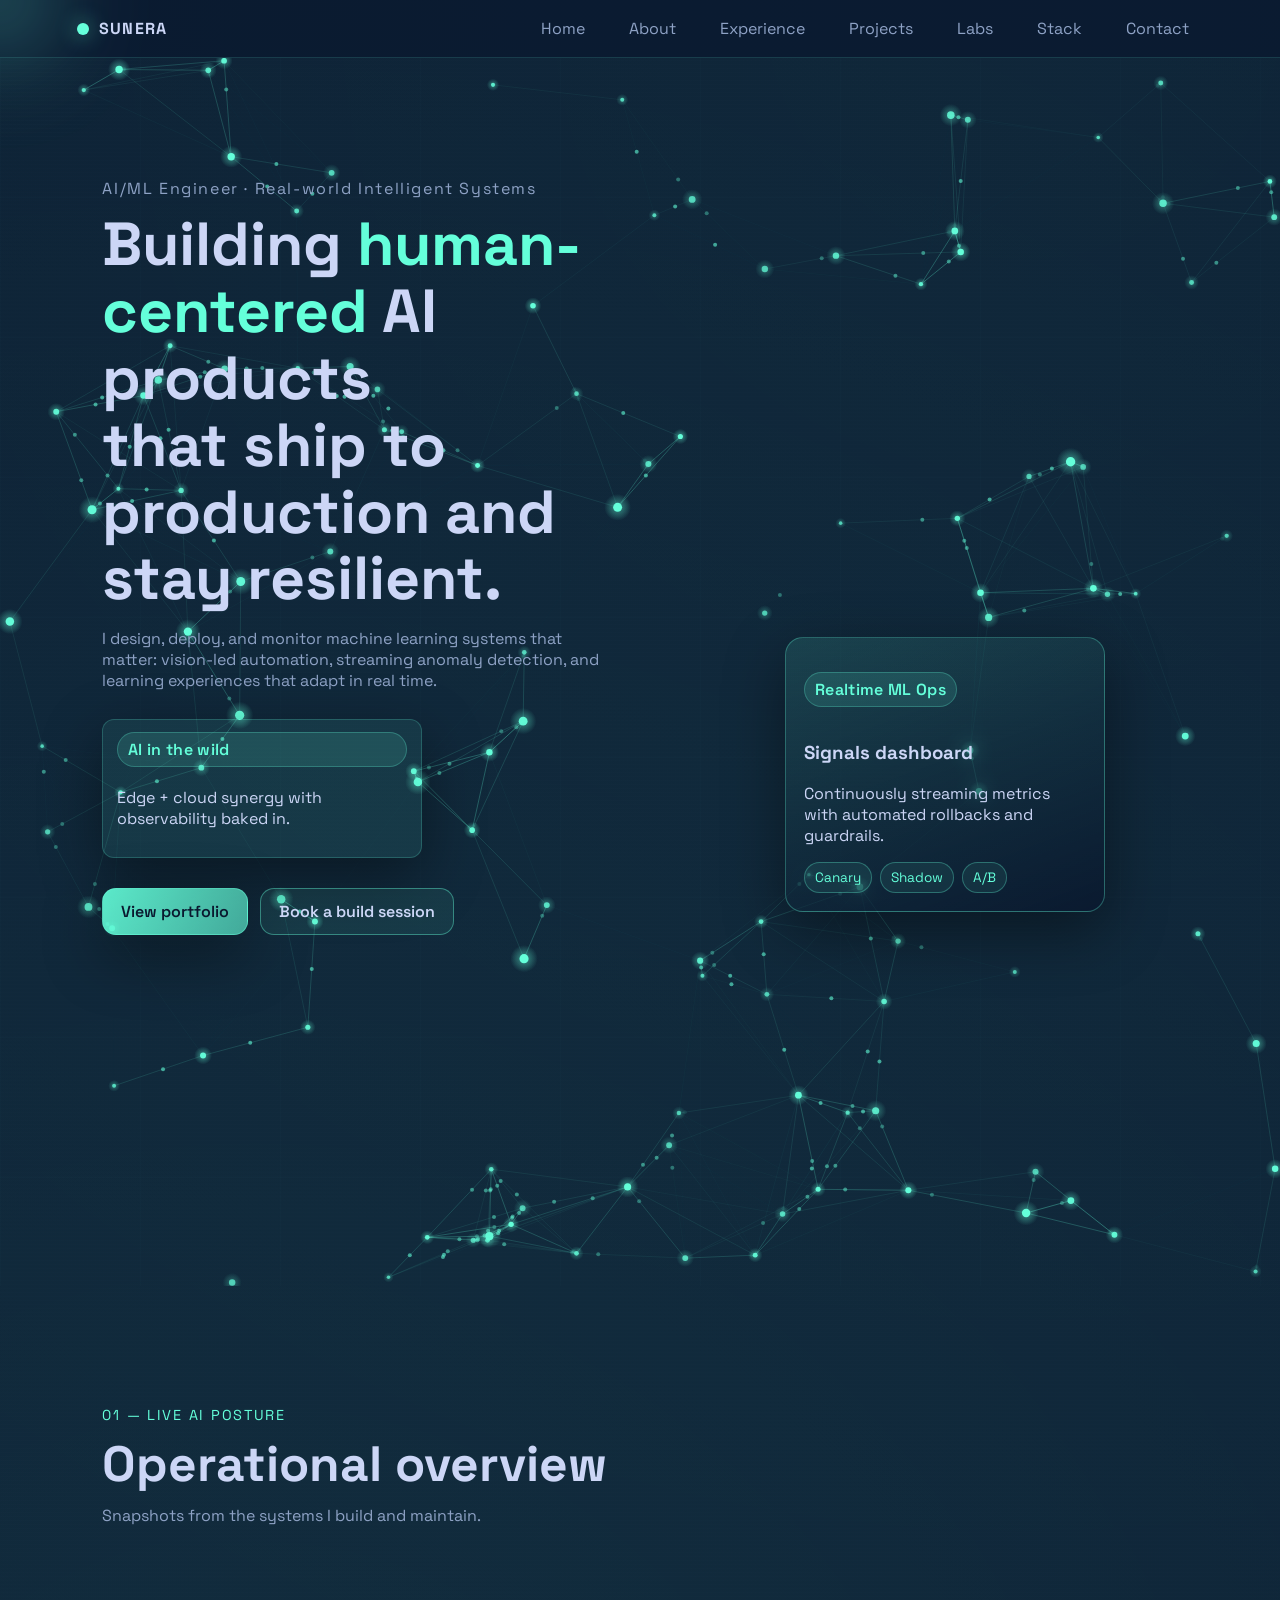
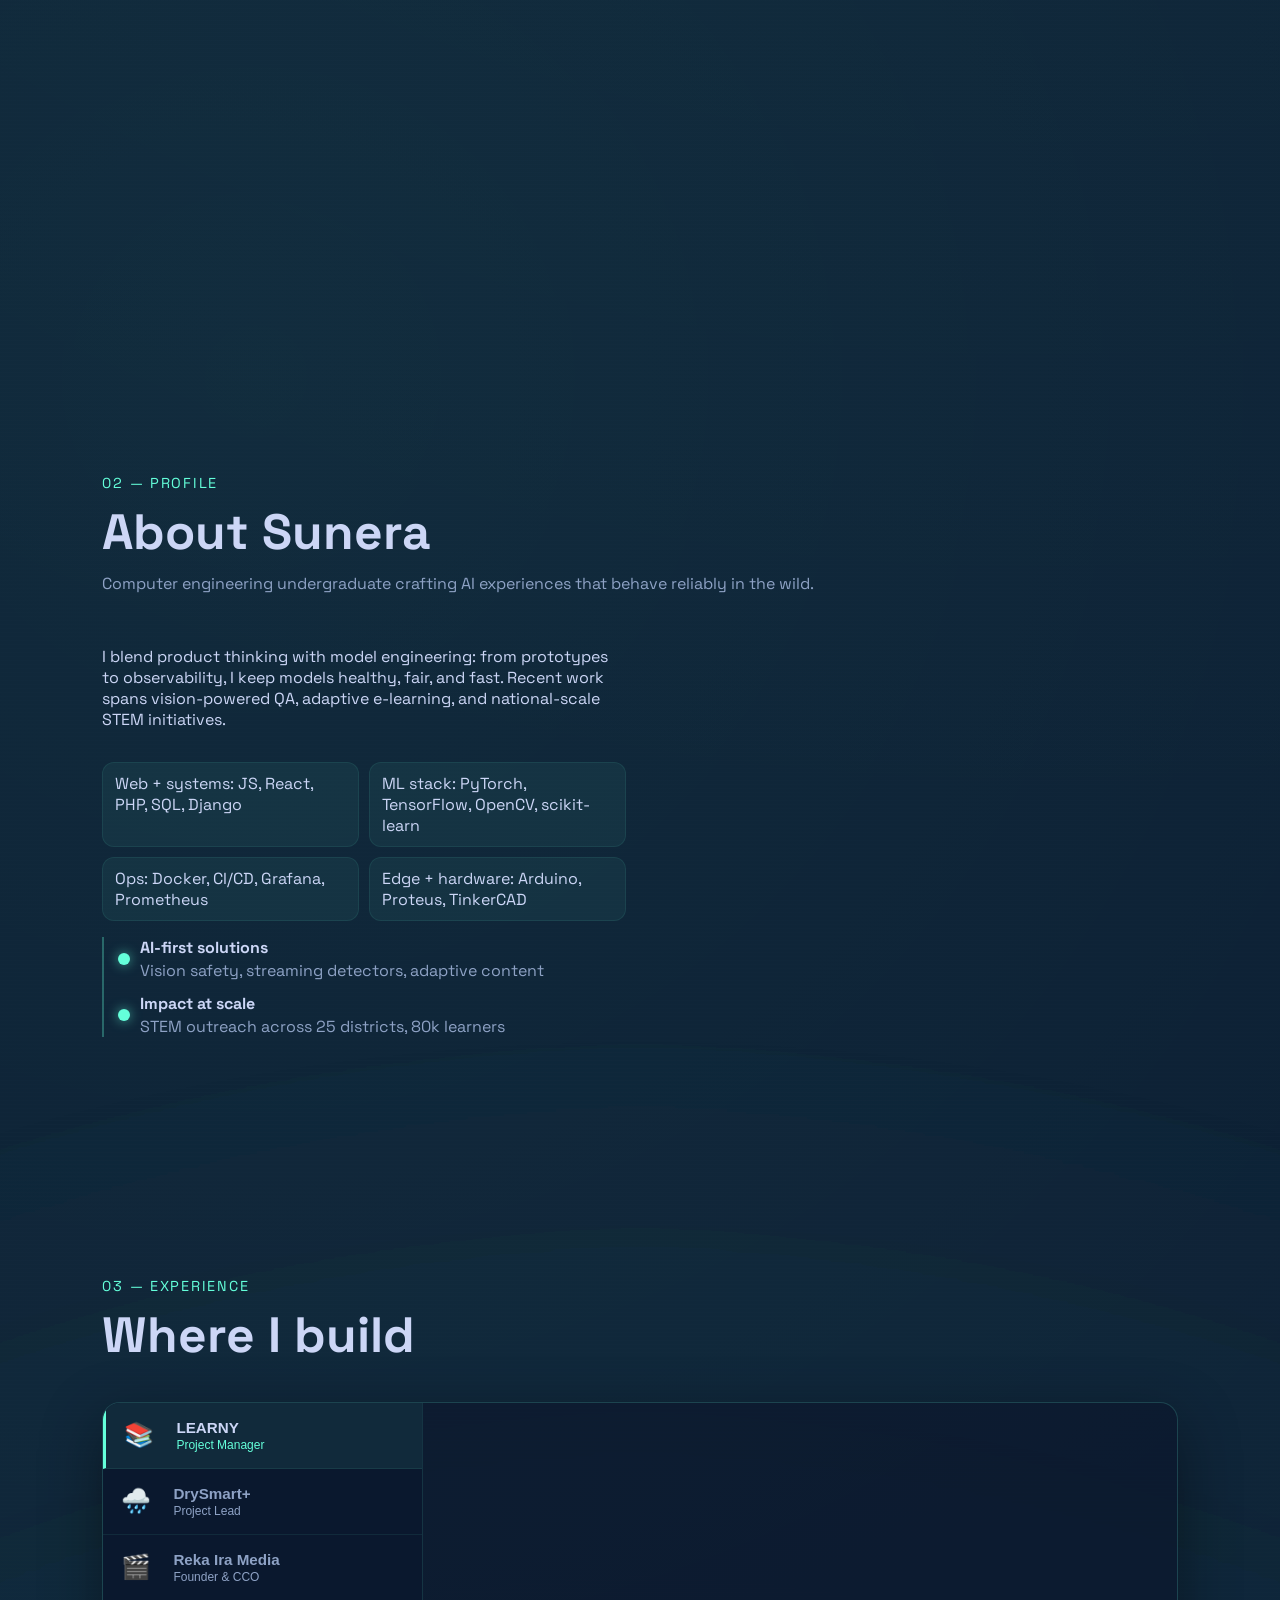
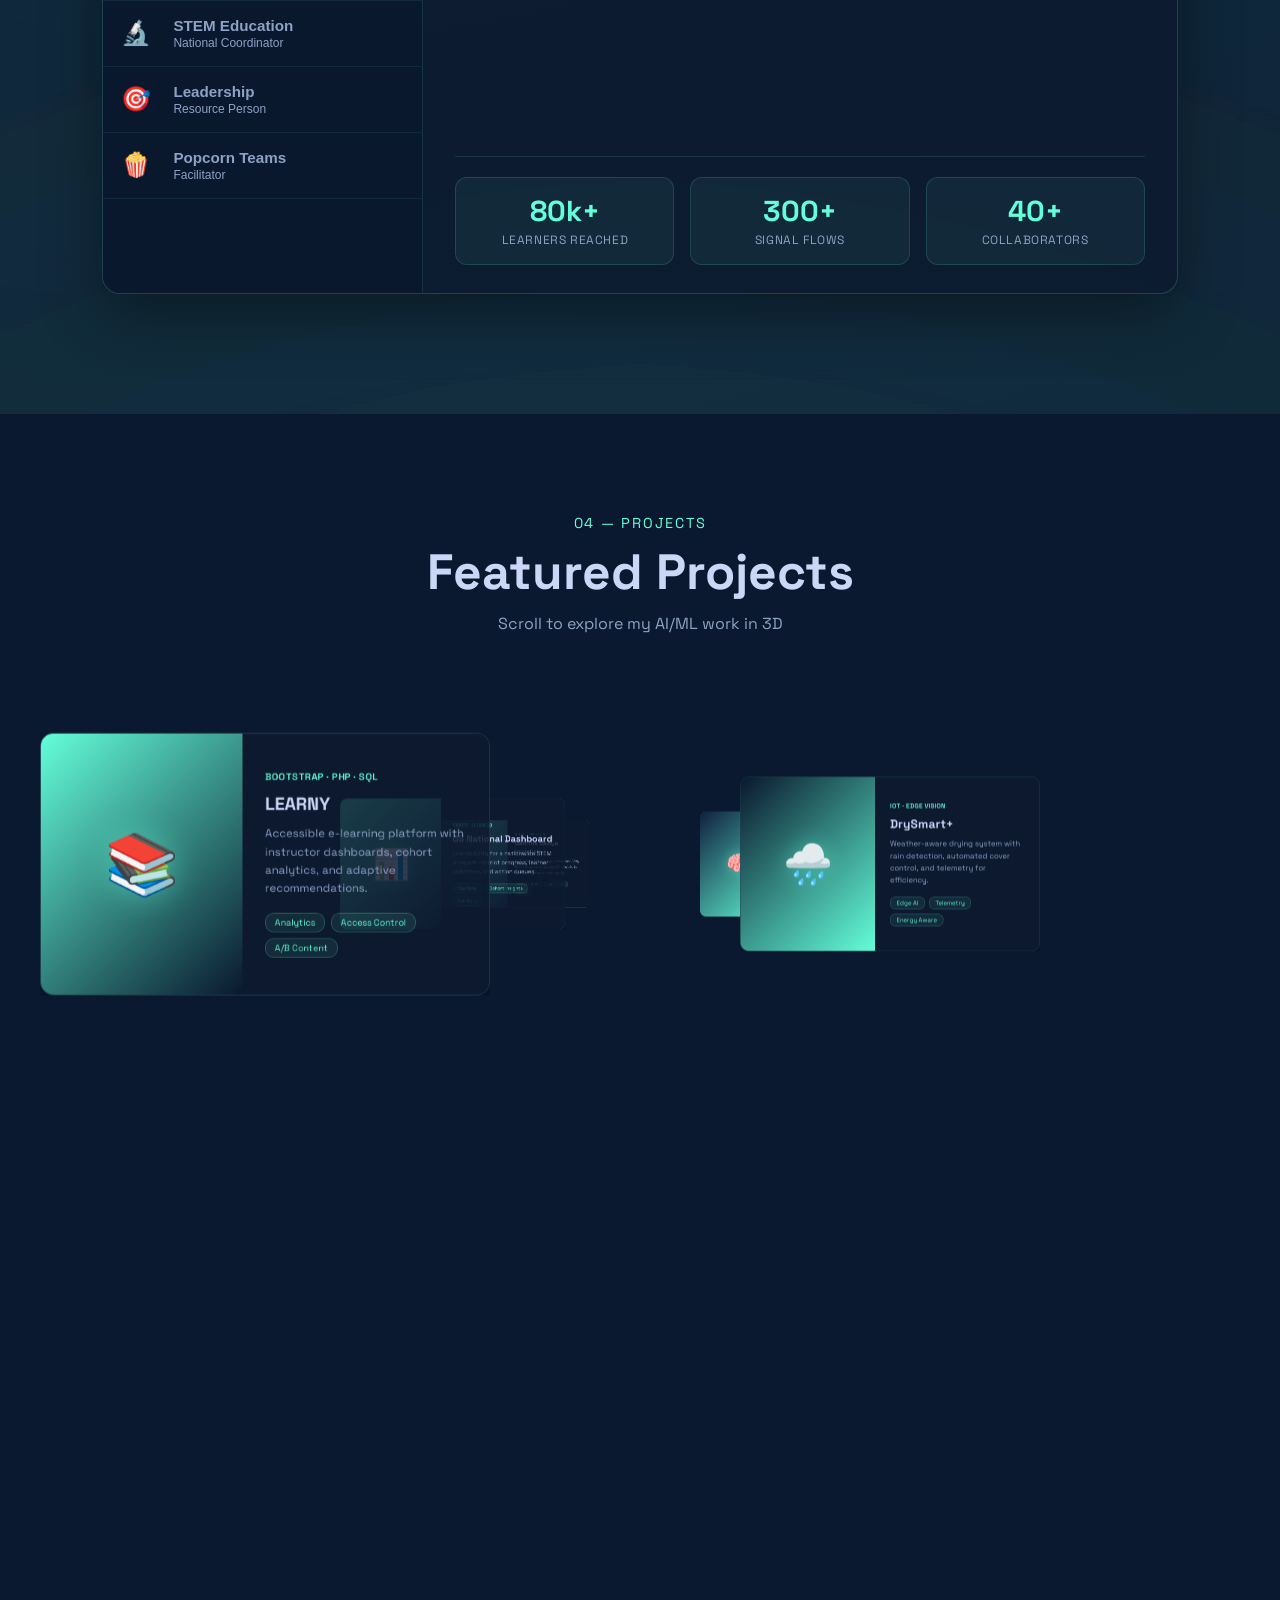
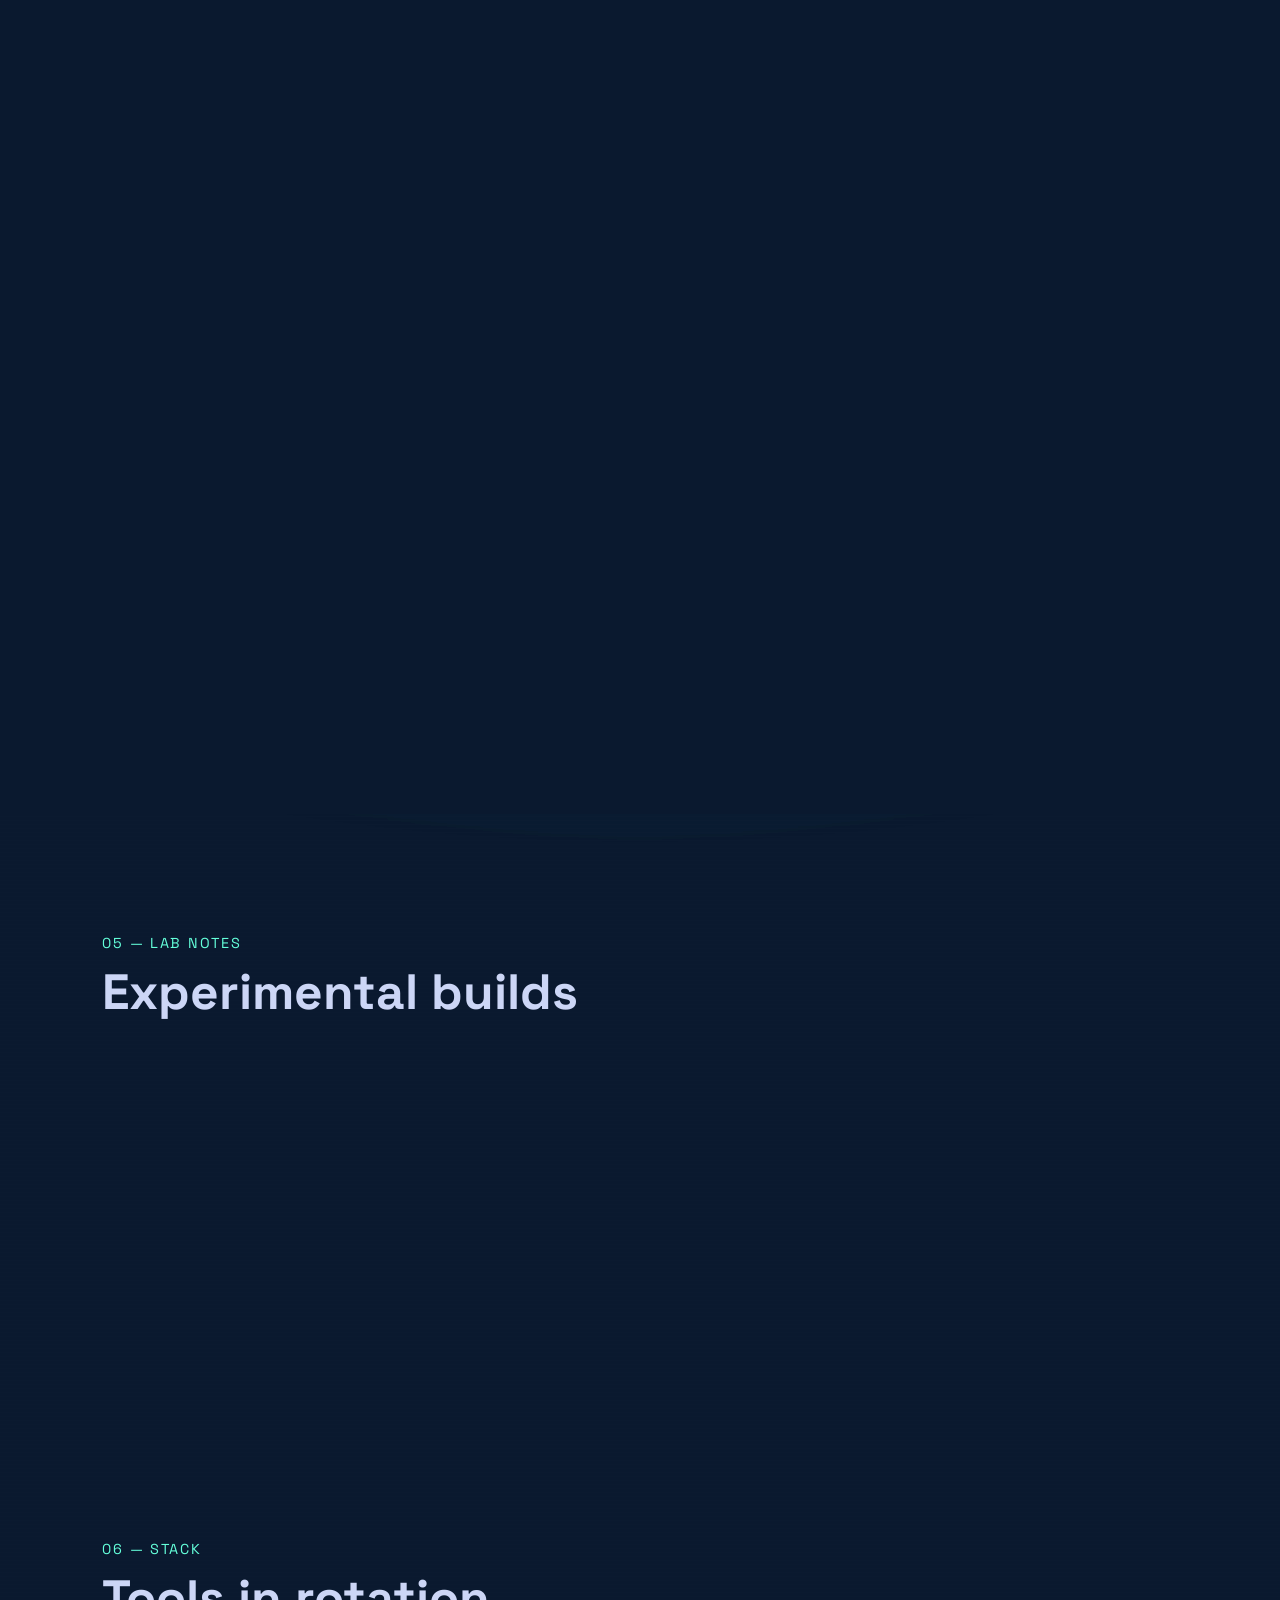
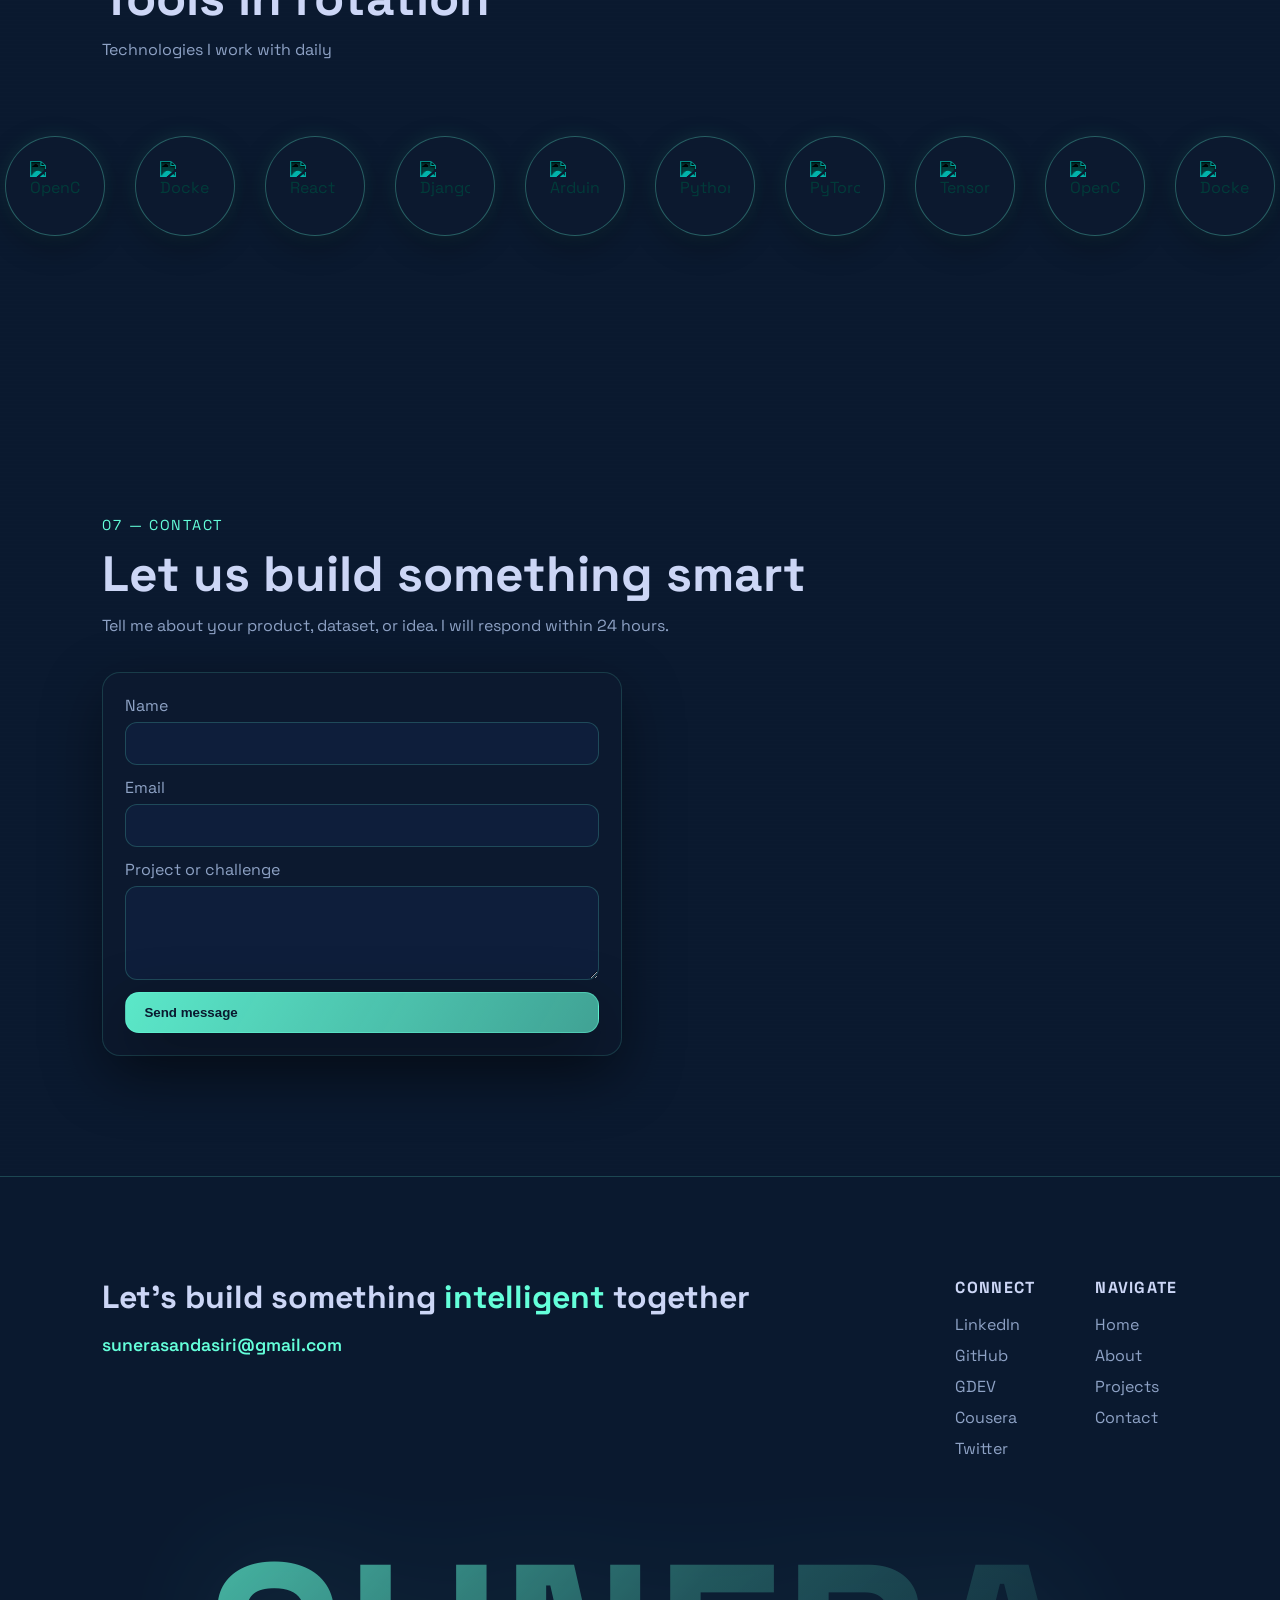
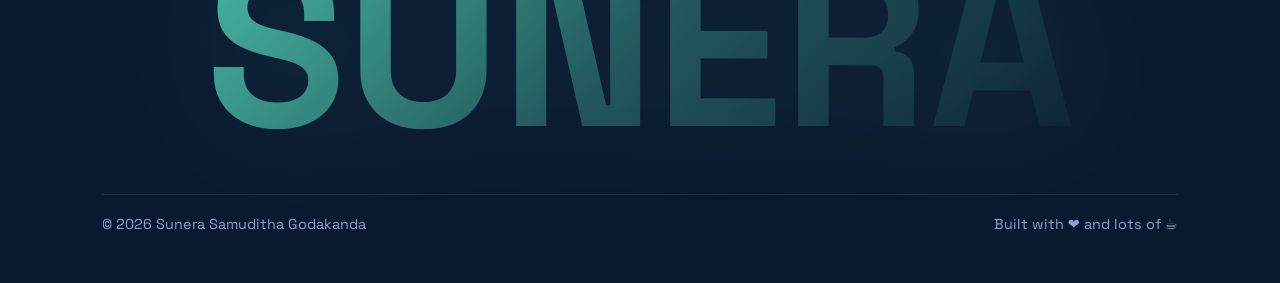
==== commit 33f4d5f9: "refactor: integrate neural network canvas for enhanced visual interaction" ====
--- a/index.html
+++ b/index.html
@@ -40,6 +40,7 @@
 
   <main>
     <section class="hero section" id="hero">
+      <canvas id="neural-canvas" aria-hidden="true"></canvas>
       <div class="hero-grid" aria-hidden="true" data-parallax="26"></div>
       <div class="hero-content">
         <p class="eyebrow">AI/ML Engineer · Real-world Intelligent Systems</p>
@@ -79,7 +80,6 @@
         </div>
       </div>
       <div class="hero-visual">
-        <canvas id="neural-canvas" aria-hidden="true"></canvas>
         <div class="floating-card tilt" data-tilt>
           <p class="chip">Realtime ML Ops</p>
           <h3>Signals dashboard</h3>
--- a/style.css
+++ b/style.css
@@ -309,19 +309,26 @@
 
 .meta-stats small { display: block; color: var(--muted); font-weight: 500; }
 
-.hero-visual {
-  position: relative;
-  min-height: 420px;
-  display: grid;
-  place-items: center;
-}
-
 #neural-canvas {
   position: absolute;
   inset: 0;
   width: 100%;
   height: 100%;
   z-index: 0;
+  pointer-events: none;
+}
+
+.hero-content {
+  position: relative;
+  z-index: 2;
+}
+
+.hero-visual {
+  position: relative;
+  min-height: 420px;
+  display: grid;
+  place-items: center;
+  z-index: 2;
 }
 
 .floating-card {
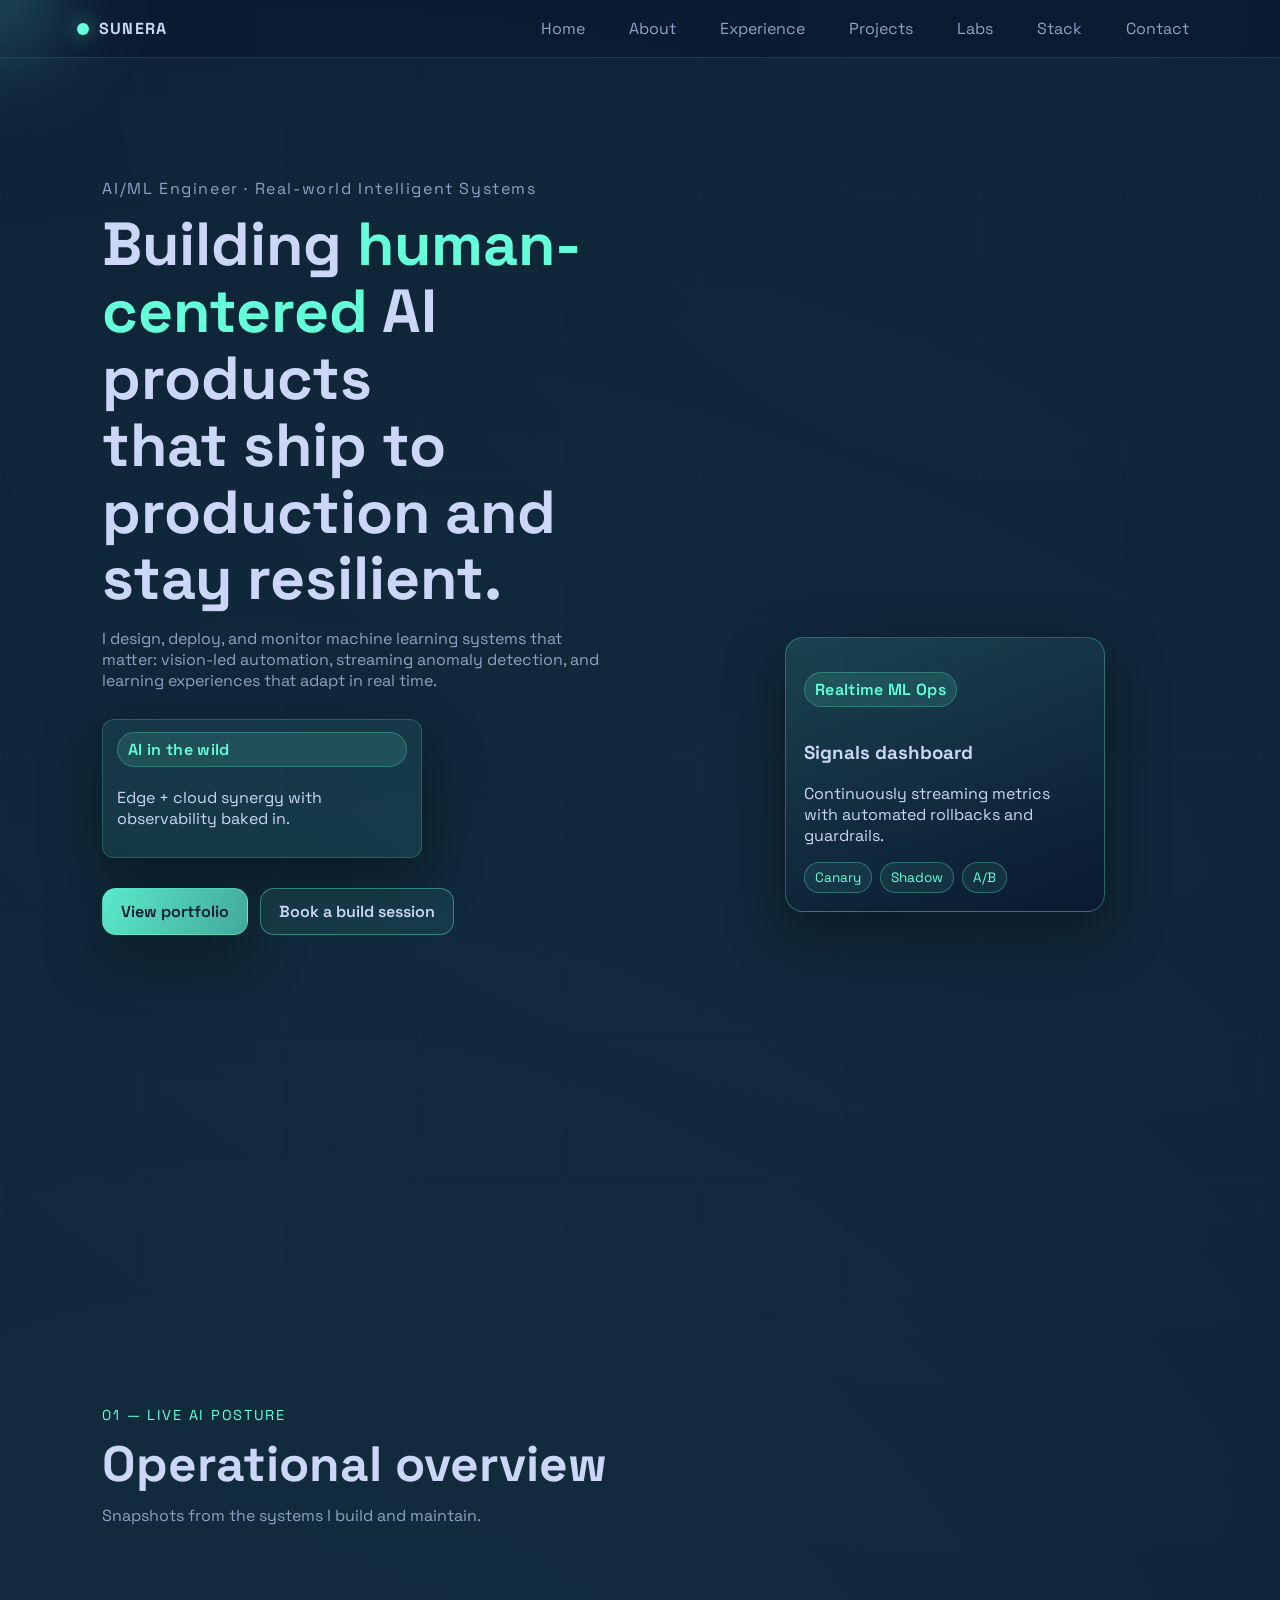
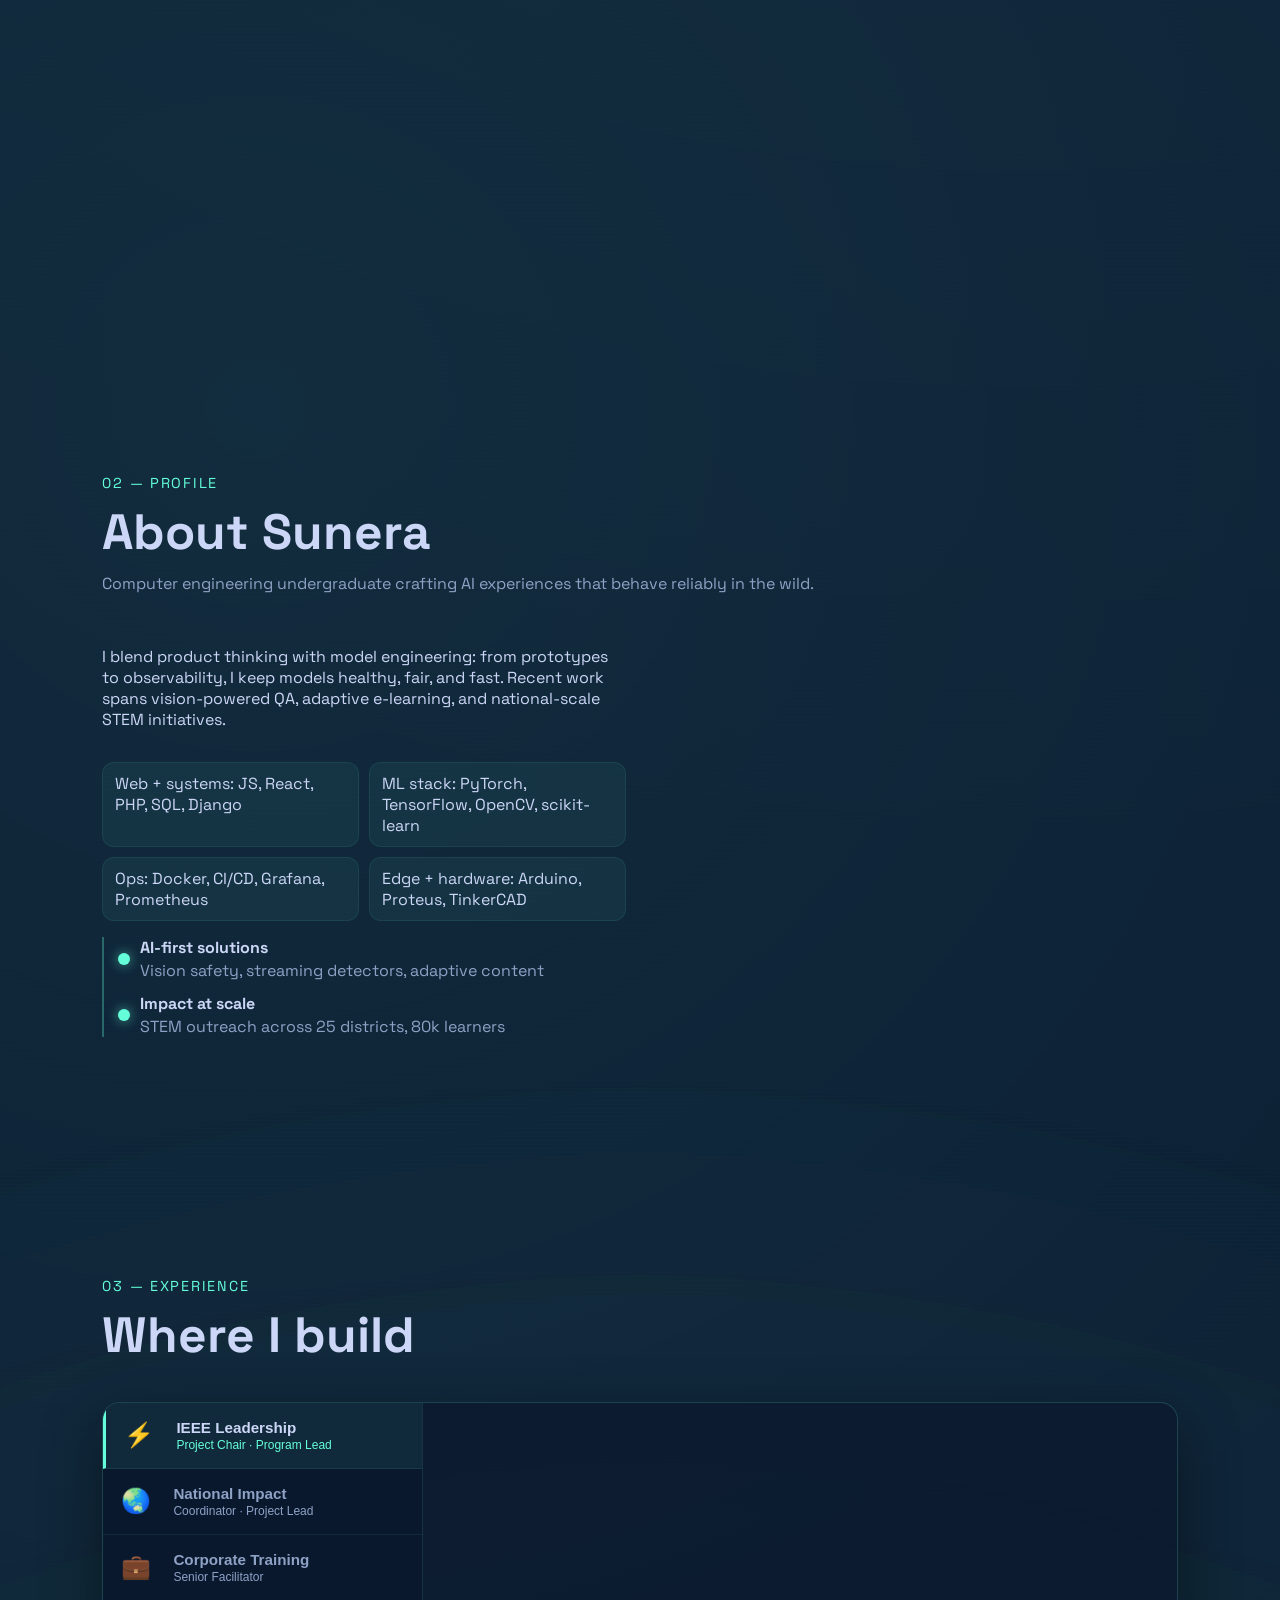
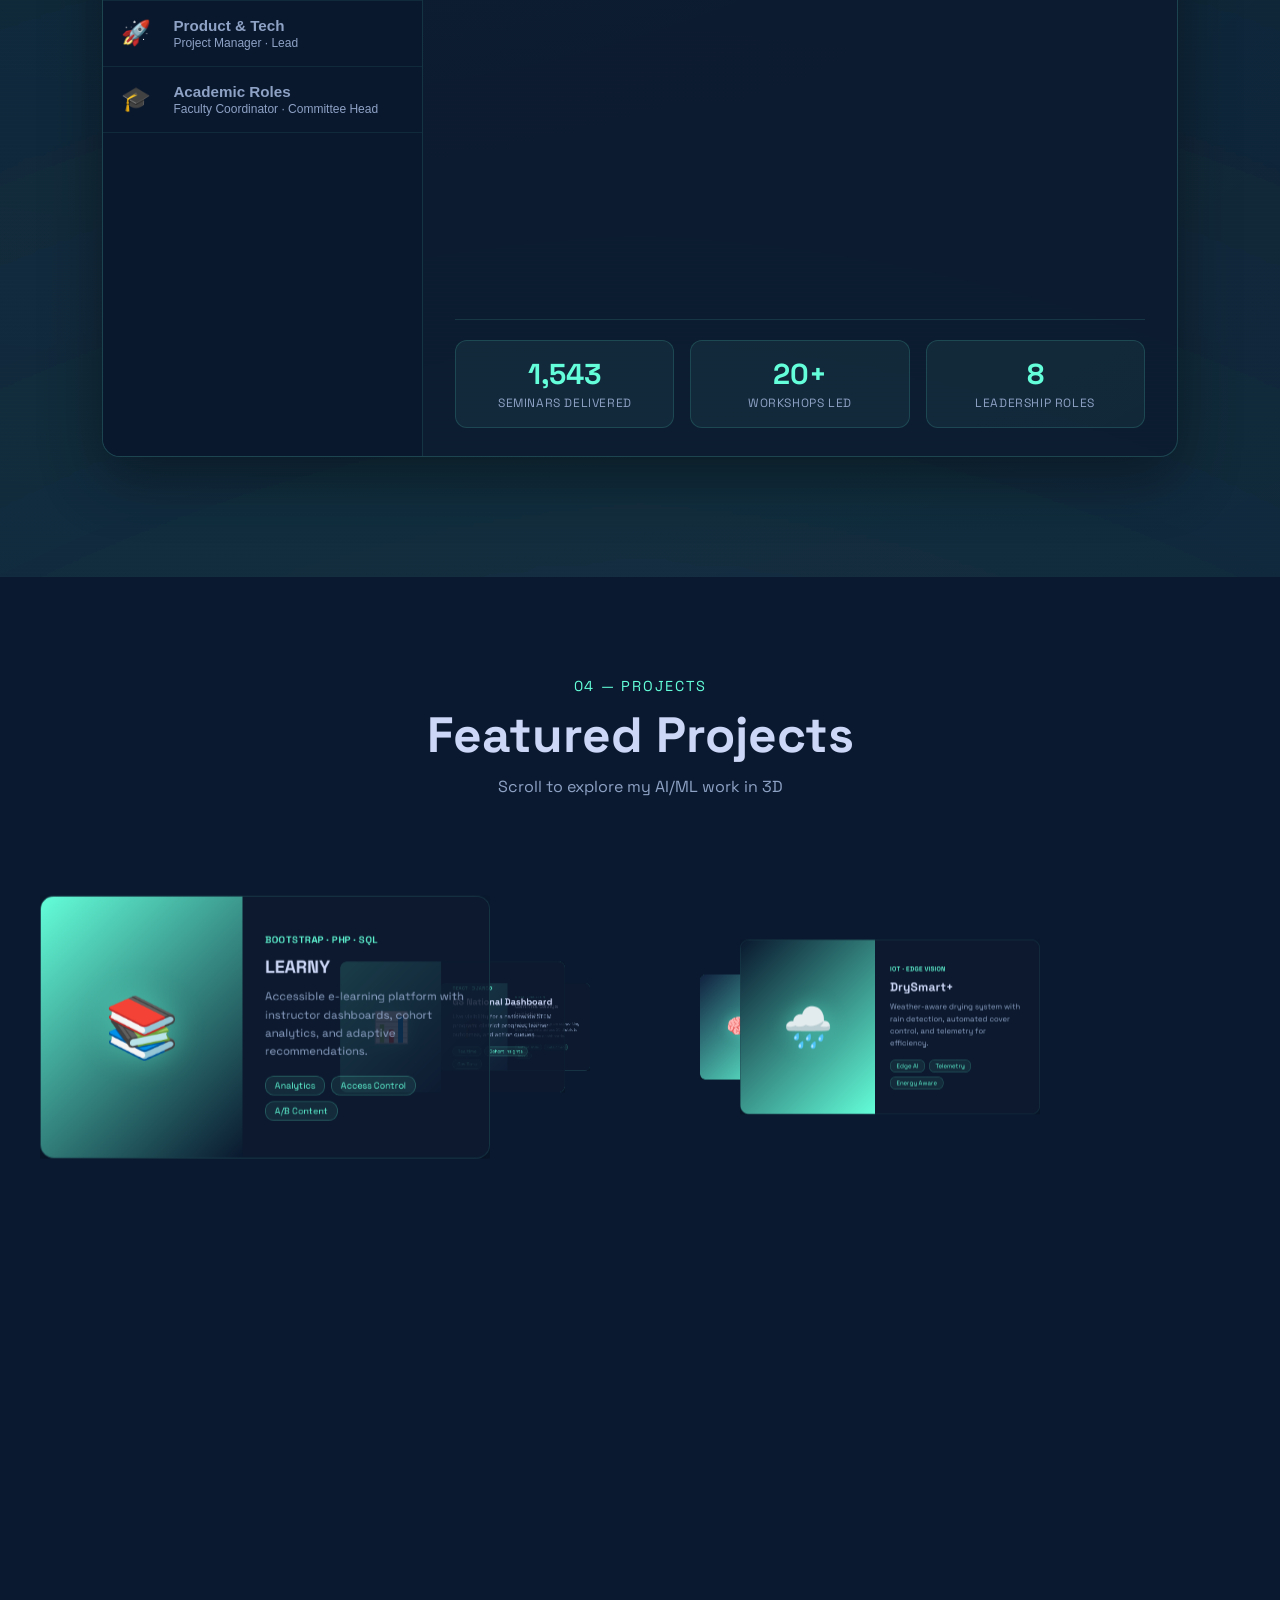
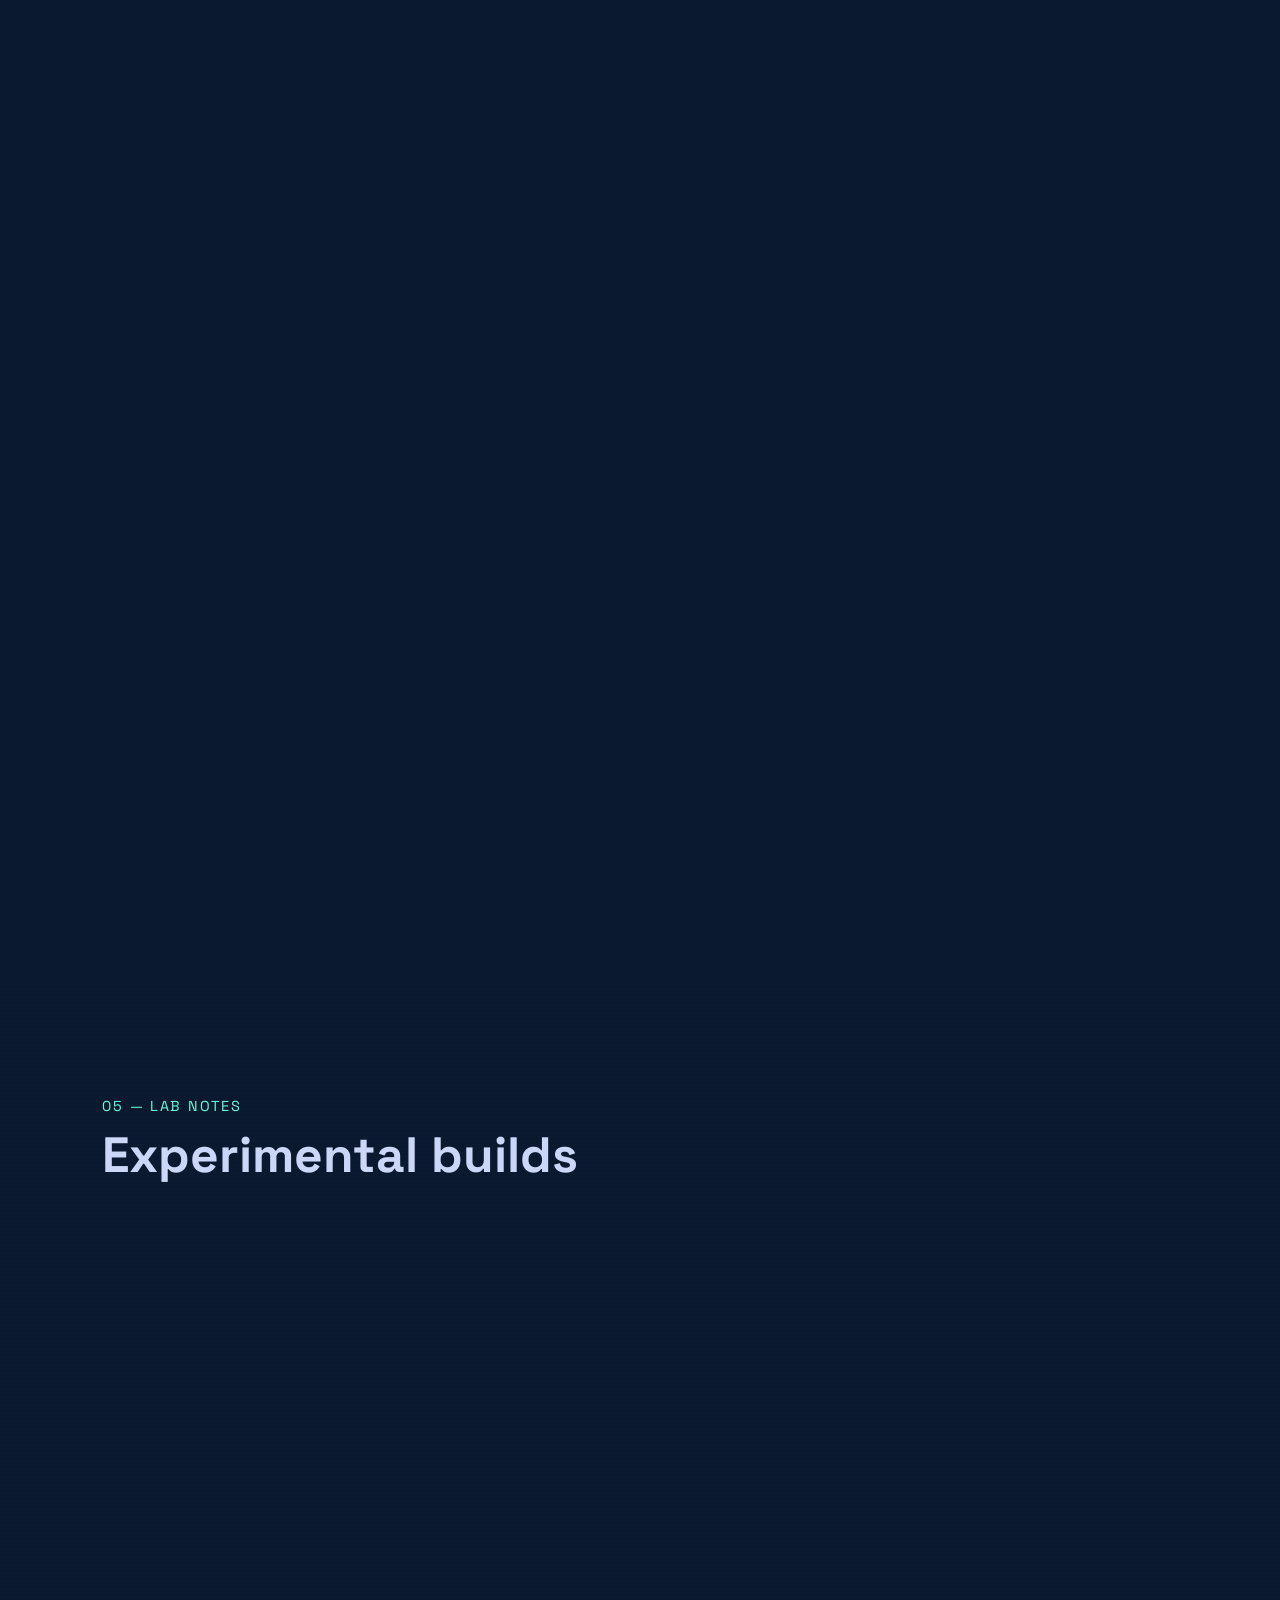
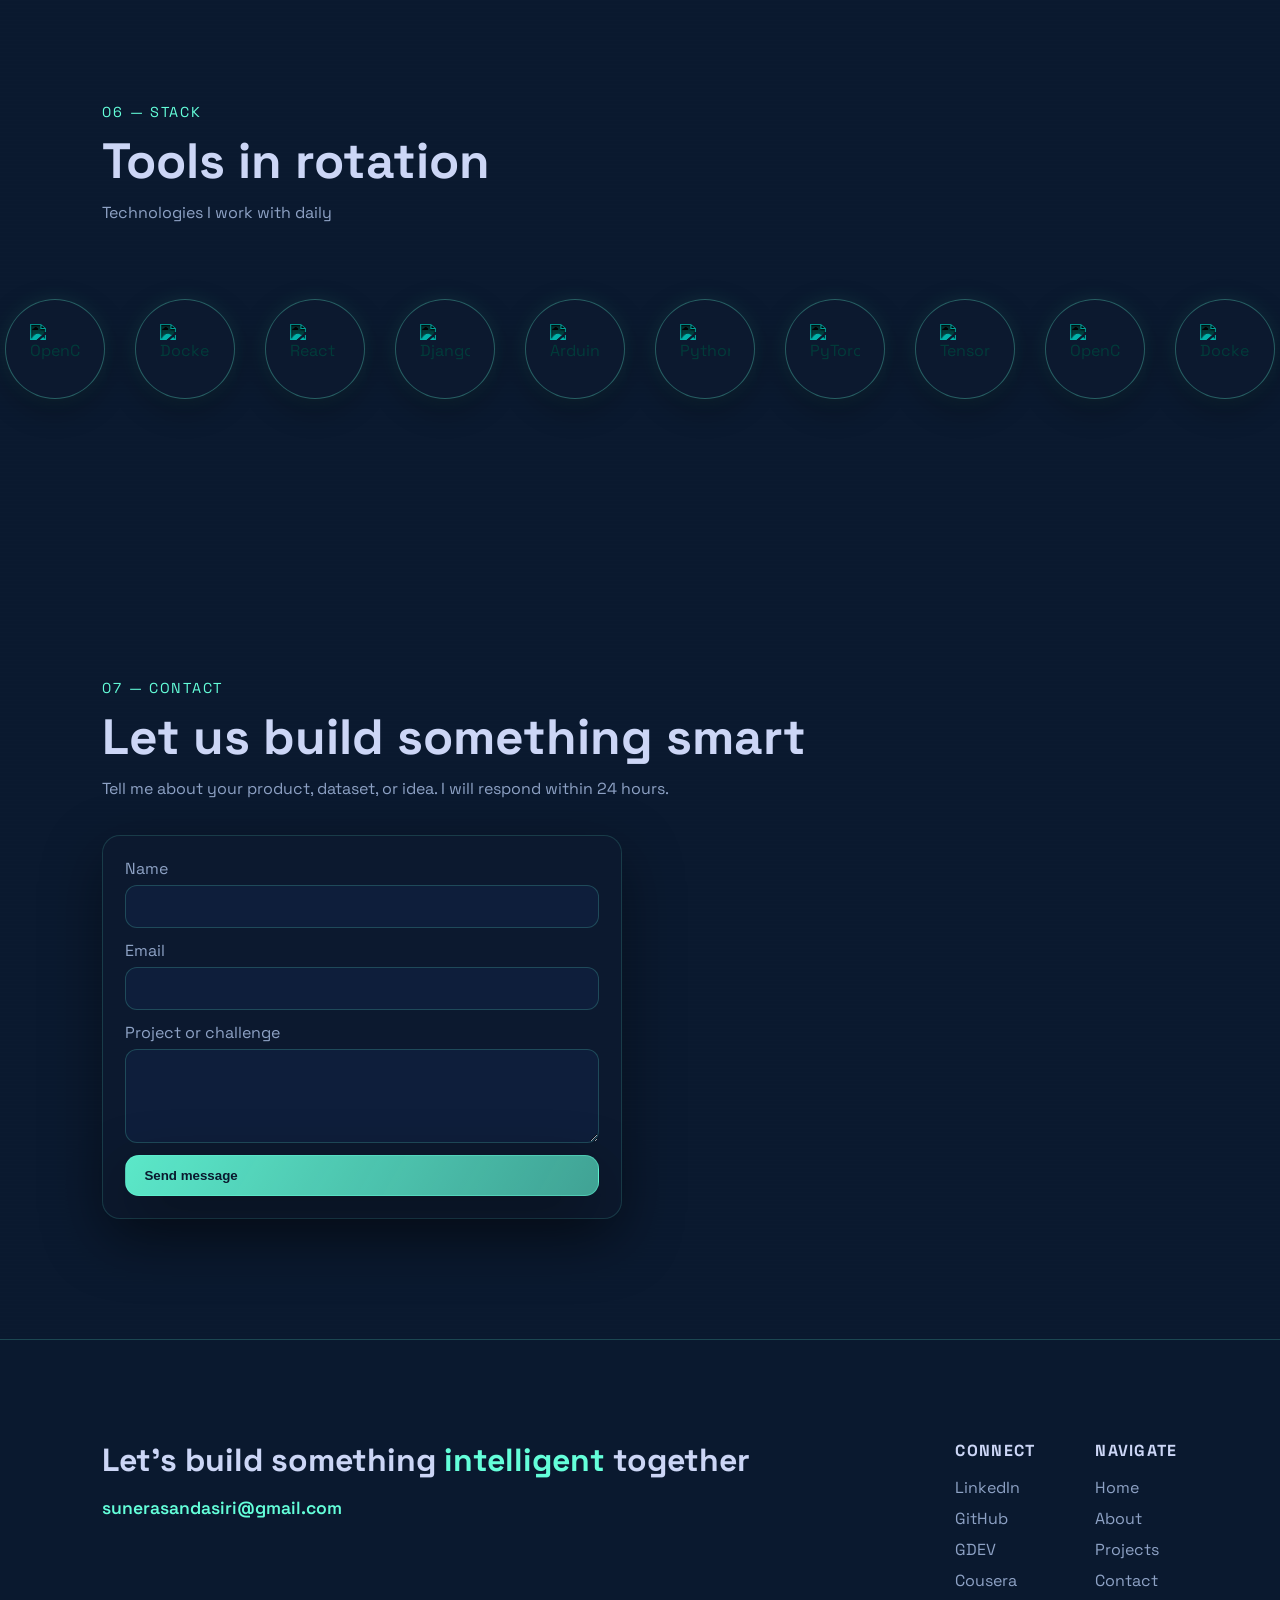
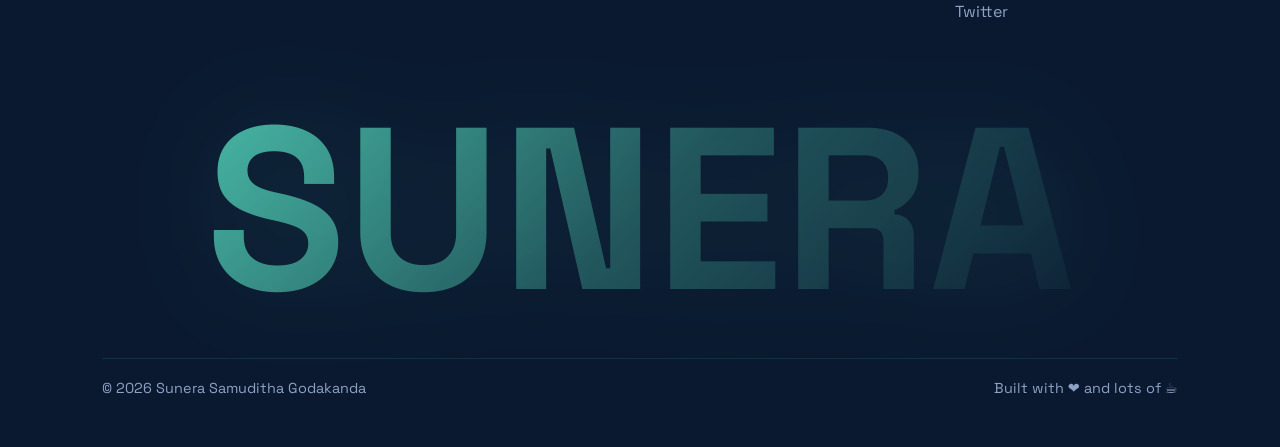
==== commit 5c61609b: "refactor: update experience section with new roles and achievements" ====
--- a/index.html
+++ b/index.html
@@ -196,35 +196,30 @@
       </div>
       <div class="experience-shell">
         <div class="exp-nav">
-          <button class="exp-tab active" data-role="learny">
-            <span class="exp-tab-icon">📚</span>
-            <span class="exp-tab-text">LEARNY</span>
-            <span class="exp-tab-role">Project Manager</span>
+          <button class="exp-tab active" data-role="ieee">
+            <span class="exp-tab-icon">⚡</span>
+            <span class="exp-tab-text">IEEE Leadership</span>
+            <span class="exp-tab-role">Project Chair · Program Lead</span>
           </button>
-          <button class="exp-tab" data-role="drysmart">
-            <span class="exp-tab-icon">🌧️</span>
-            <span class="exp-tab-text">DrySmart+</span>
-            <span class="exp-tab-role">Project Lead</span>
+          <button class="exp-tab" data-role="national">
+            <span class="exp-tab-icon">🌏</span>
+            <span class="exp-tab-text">National Impact</span>
+            <span class="exp-tab-role">Coordinator · Project Lead</span>
           </button>
-          <button class="exp-tab" data-role="rekaira">
-            <span class="exp-tab-icon">🎬</span>
-            <span class="exp-tab-text">Reka Ira Media</span>
-            <span class="exp-tab-role">Founder & CCO</span>
+          <button class="exp-tab" data-role="corporate">
+            <span class="exp-tab-icon">💼</span>
+            <span class="exp-tab-text">Corporate Training</span>
+            <span class="exp-tab-role">Senior Facilitator</span>
           </button>
-          <button class="exp-tab" data-role="stem">
-            <span class="exp-tab-icon">🔬</span>
-            <span class="exp-tab-text">STEM Education</span>
-            <span class="exp-tab-role">National Coordinator</span>
+          <button class="exp-tab" data-role="products">
+            <span class="exp-tab-icon">🚀</span>
+            <span class="exp-tab-text">Product & Tech</span>
+            <span class="exp-tab-role">Project Manager · Lead</span>
           </button>
-          <button class="exp-tab" data-role="leader">
-            <span class="exp-tab-icon">🎯</span>
-            <span class="exp-tab-text">Leadership</span>
-            <span class="exp-tab-role">Resource Person</span>
-          </button>
-          <button class="exp-tab" data-role="popcorn">
-            <span class="exp-tab-icon">🍿</span>
-            <span class="exp-tab-text">Popcorn Teams</span>
-            <span class="exp-tab-role">Facilitator</span>
+          <button class="exp-tab" data-role="academic">
+            <span class="exp-tab-icon">🎓</span>
+            <span class="exp-tab-text">Academic Roles</span>
+            <span class="exp-tab-role">Faculty Coordinator · Committee Head</span>
           </button>
         </div>
         <div class="exp-content">
@@ -238,16 +233,16 @@
           </div>
           <div class="exp-stats">
             <div class="exp-stat">
-              <span class="exp-stat-value">80k+</span>
-              <span class="exp-stat-label">Learners Reached</span>
+              <span class="exp-stat-value">1,543</span>
+              <span class="exp-stat-label">Seminars Delivered</span>
             </div>
             <div class="exp-stat">
-              <span class="exp-stat-value">300+</span>
-              <span class="exp-stat-label">Signal Flows</span>
+              <span class="exp-stat-value">20+</span>
+              <span class="exp-stat-label">Workshops Led</span>
             </div>
             <div class="exp-stat">
-              <span class="exp-stat-value">40+</span>
-              <span class="exp-stat-label">Collaborators</span>
+              <span class="exp-stat-value">8</span>
+              <span class="exp-stat-label">Leadership Roles</span>
             </div>
           </div>
         </div>
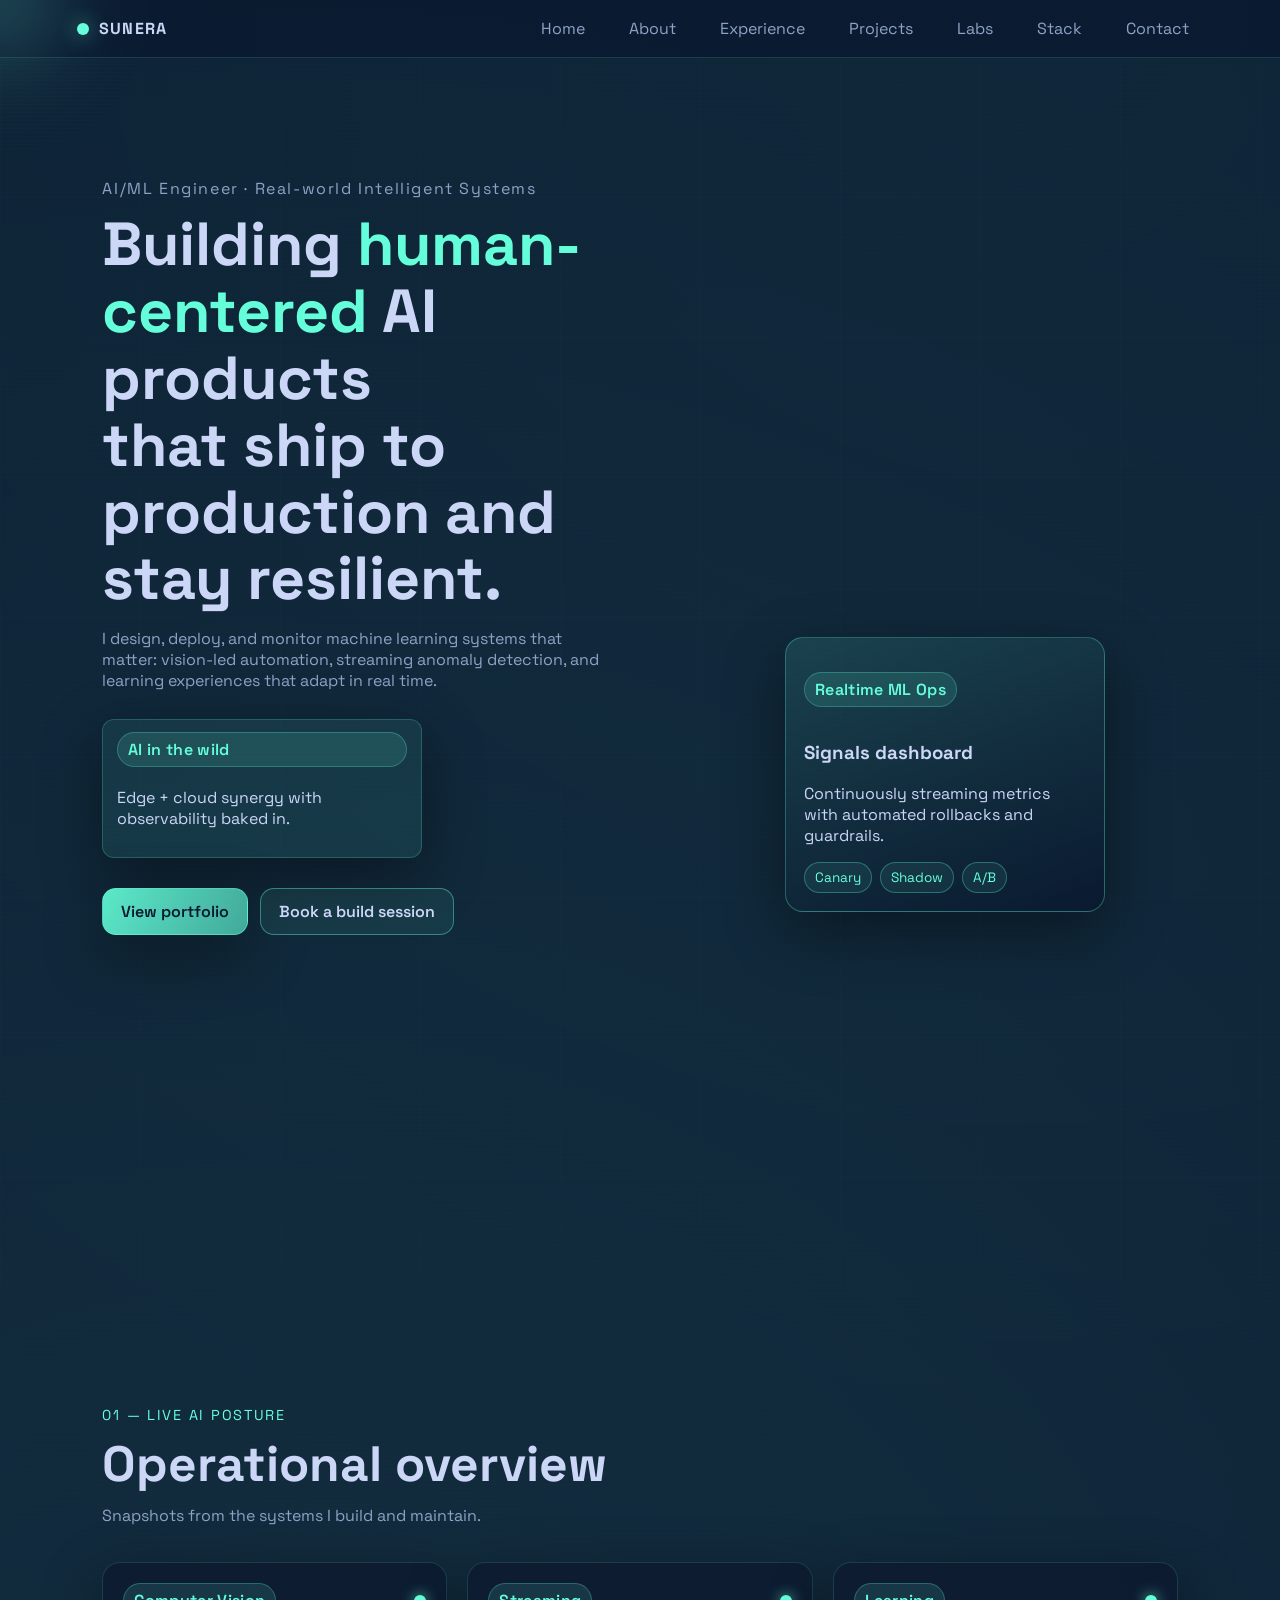
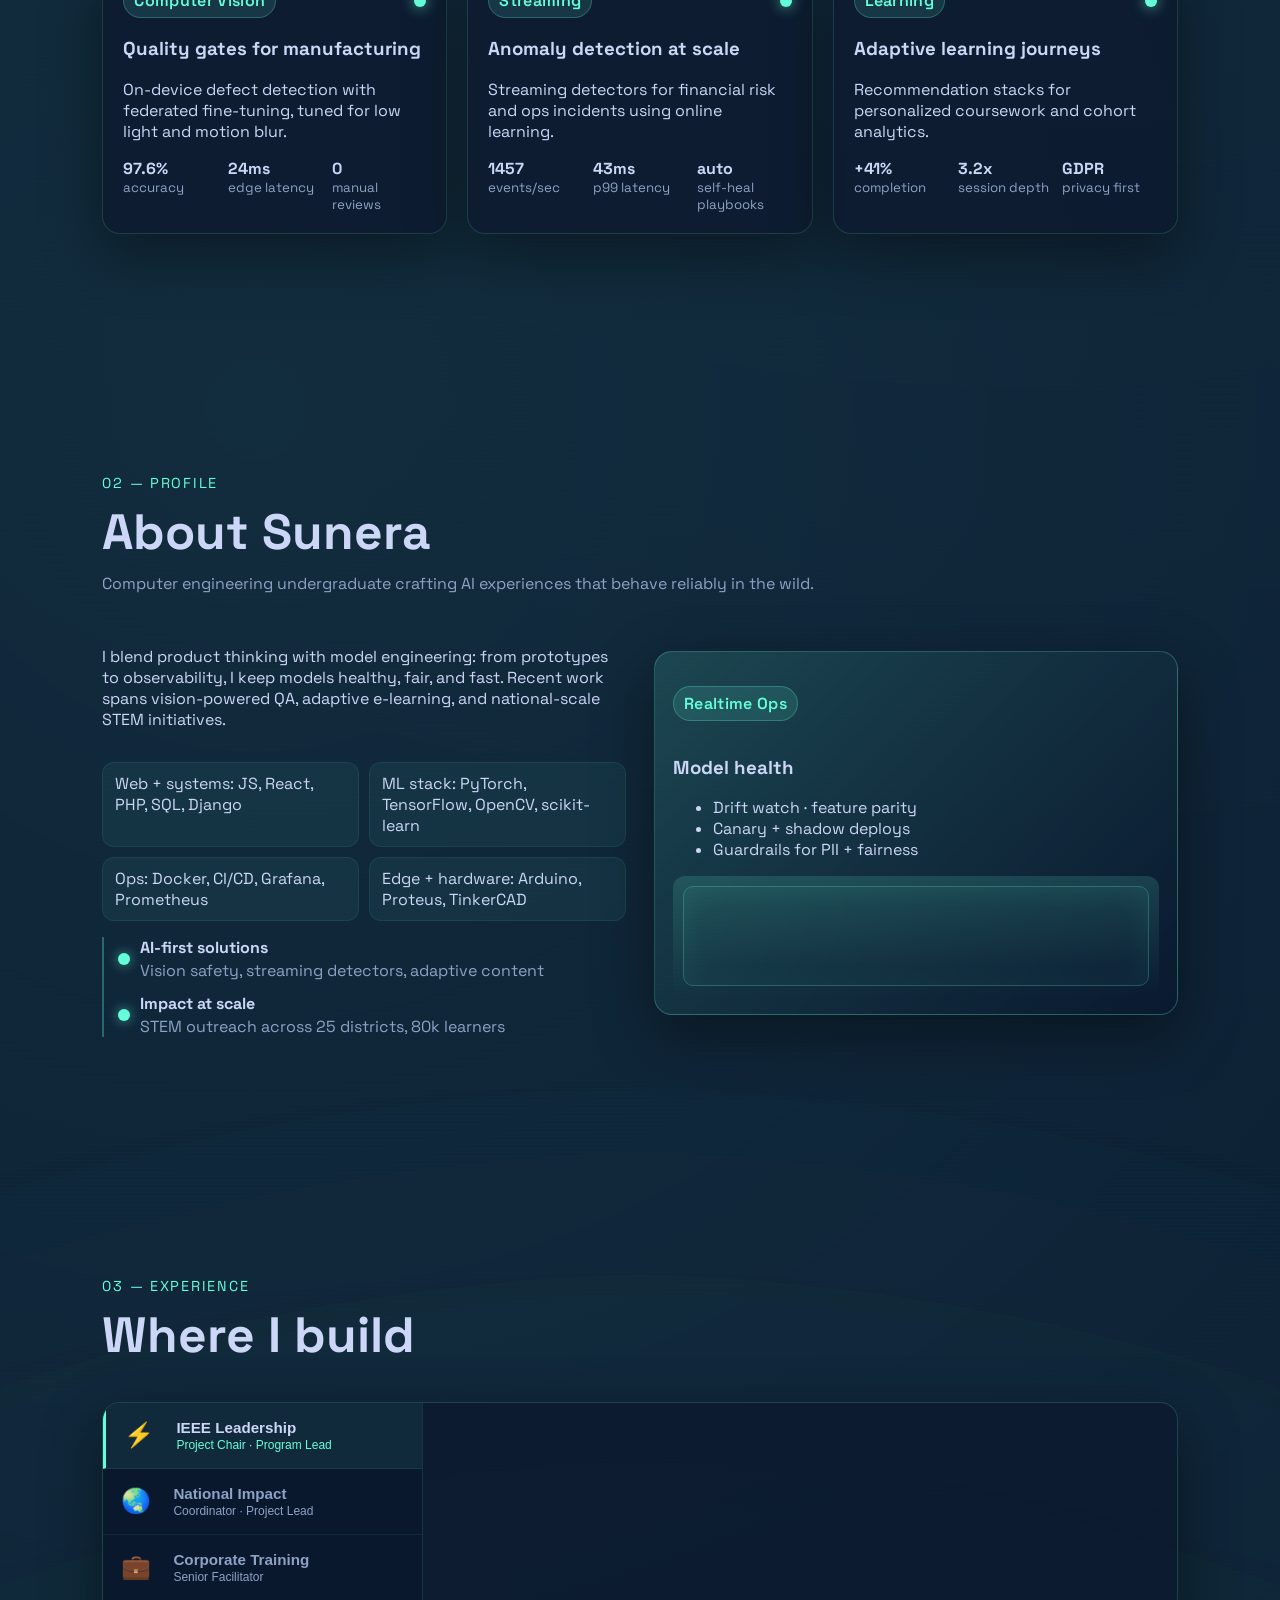
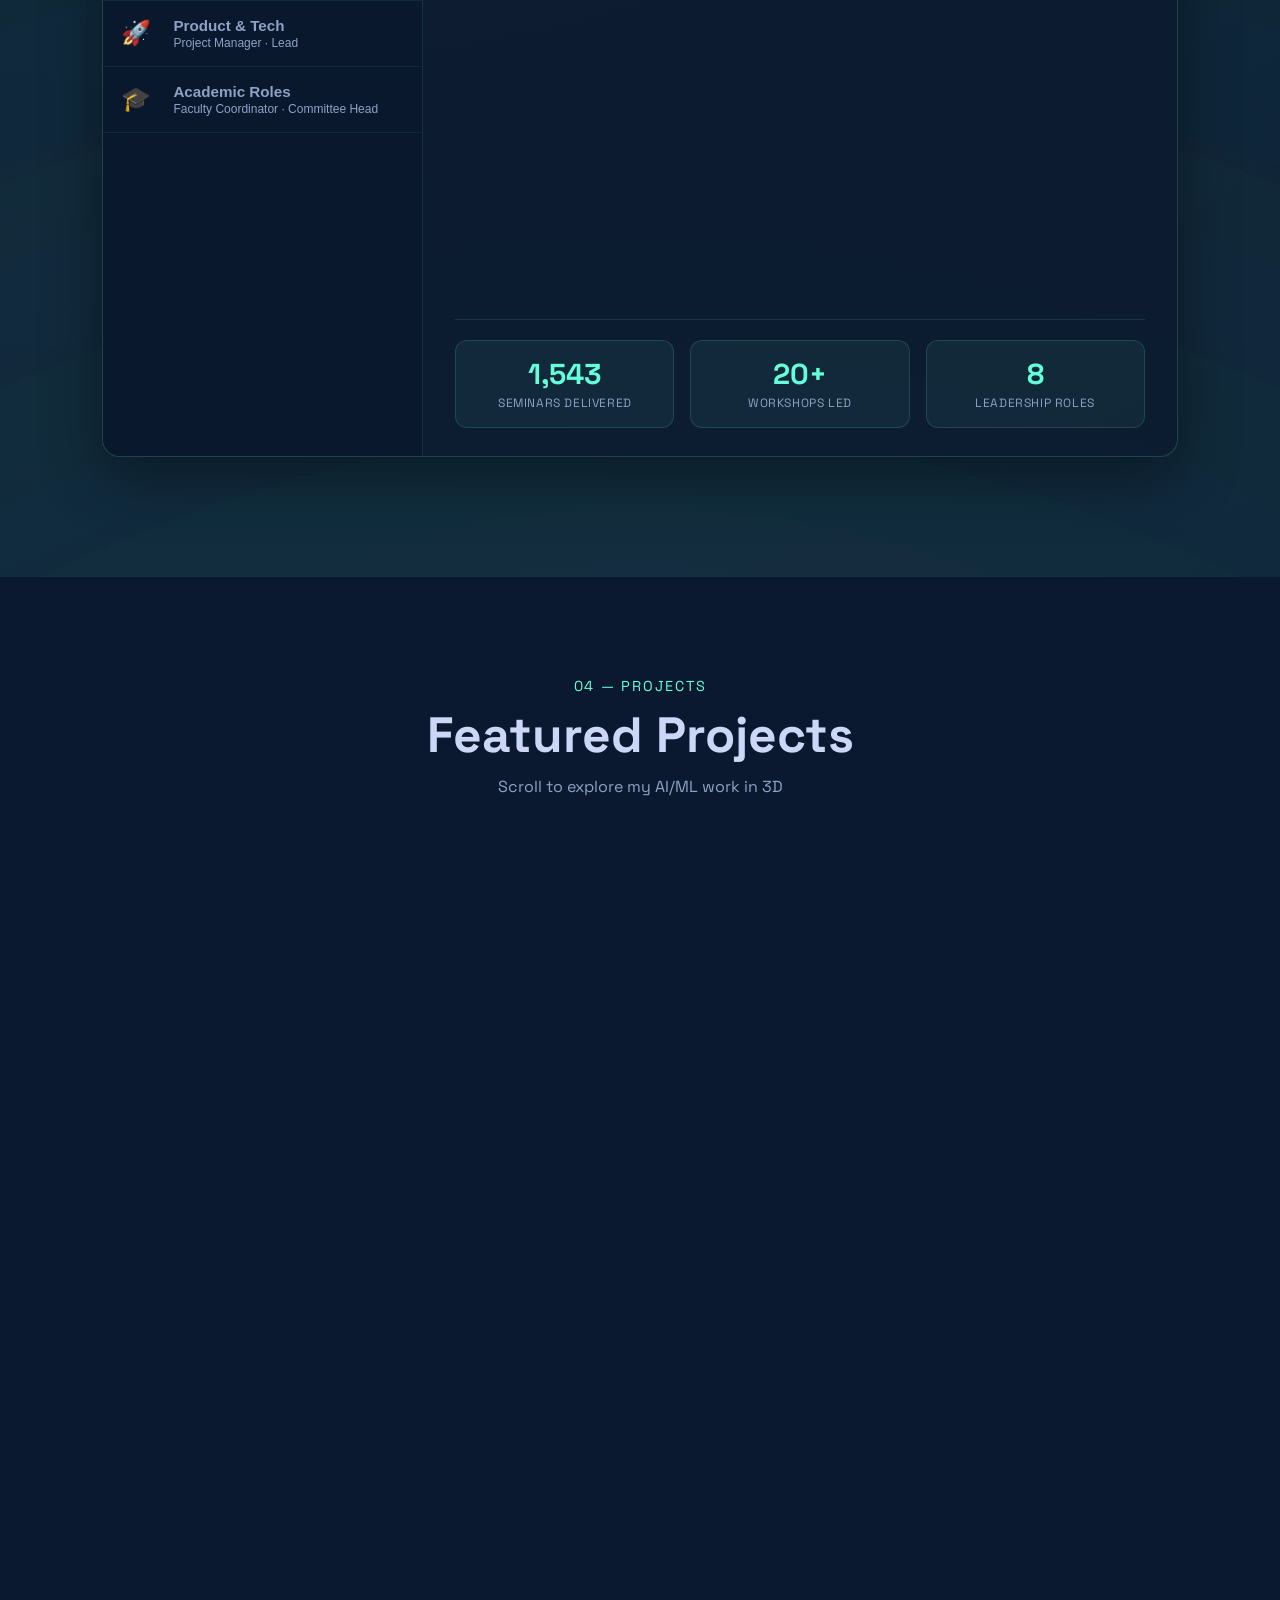
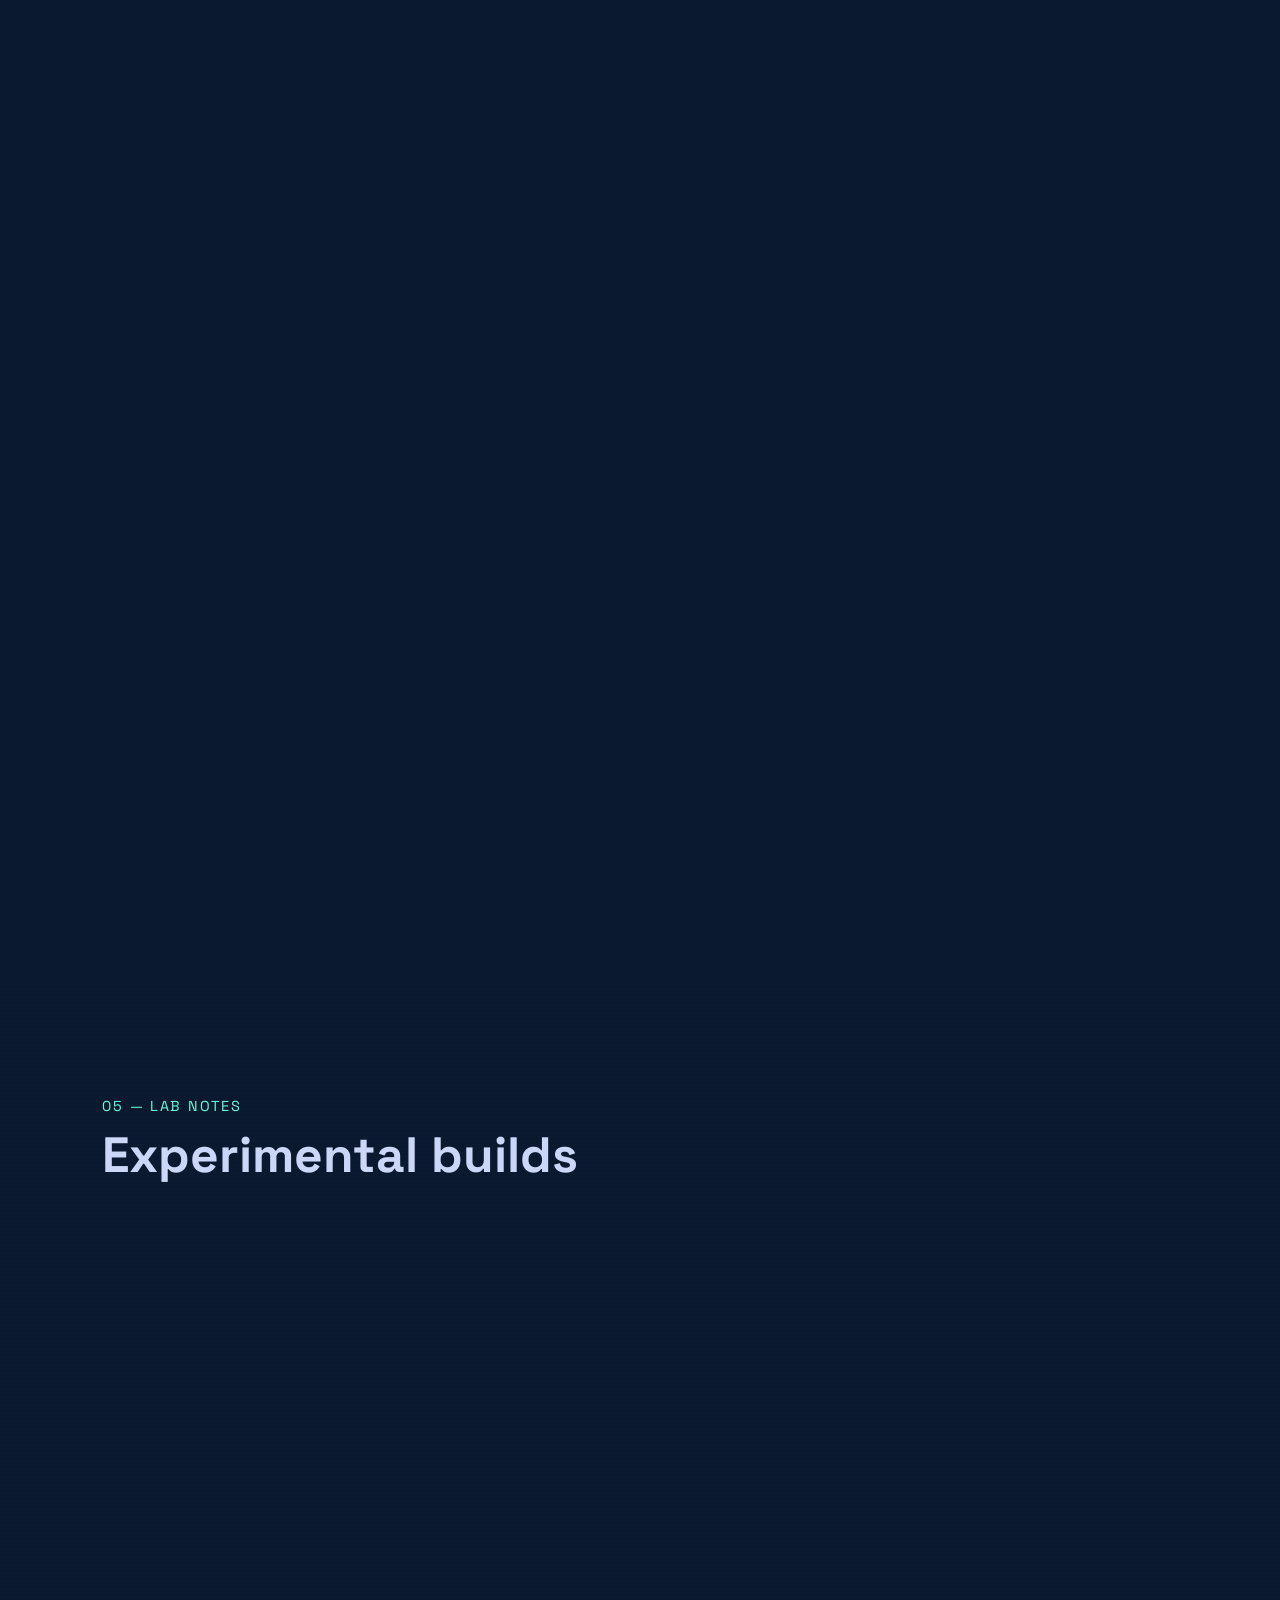
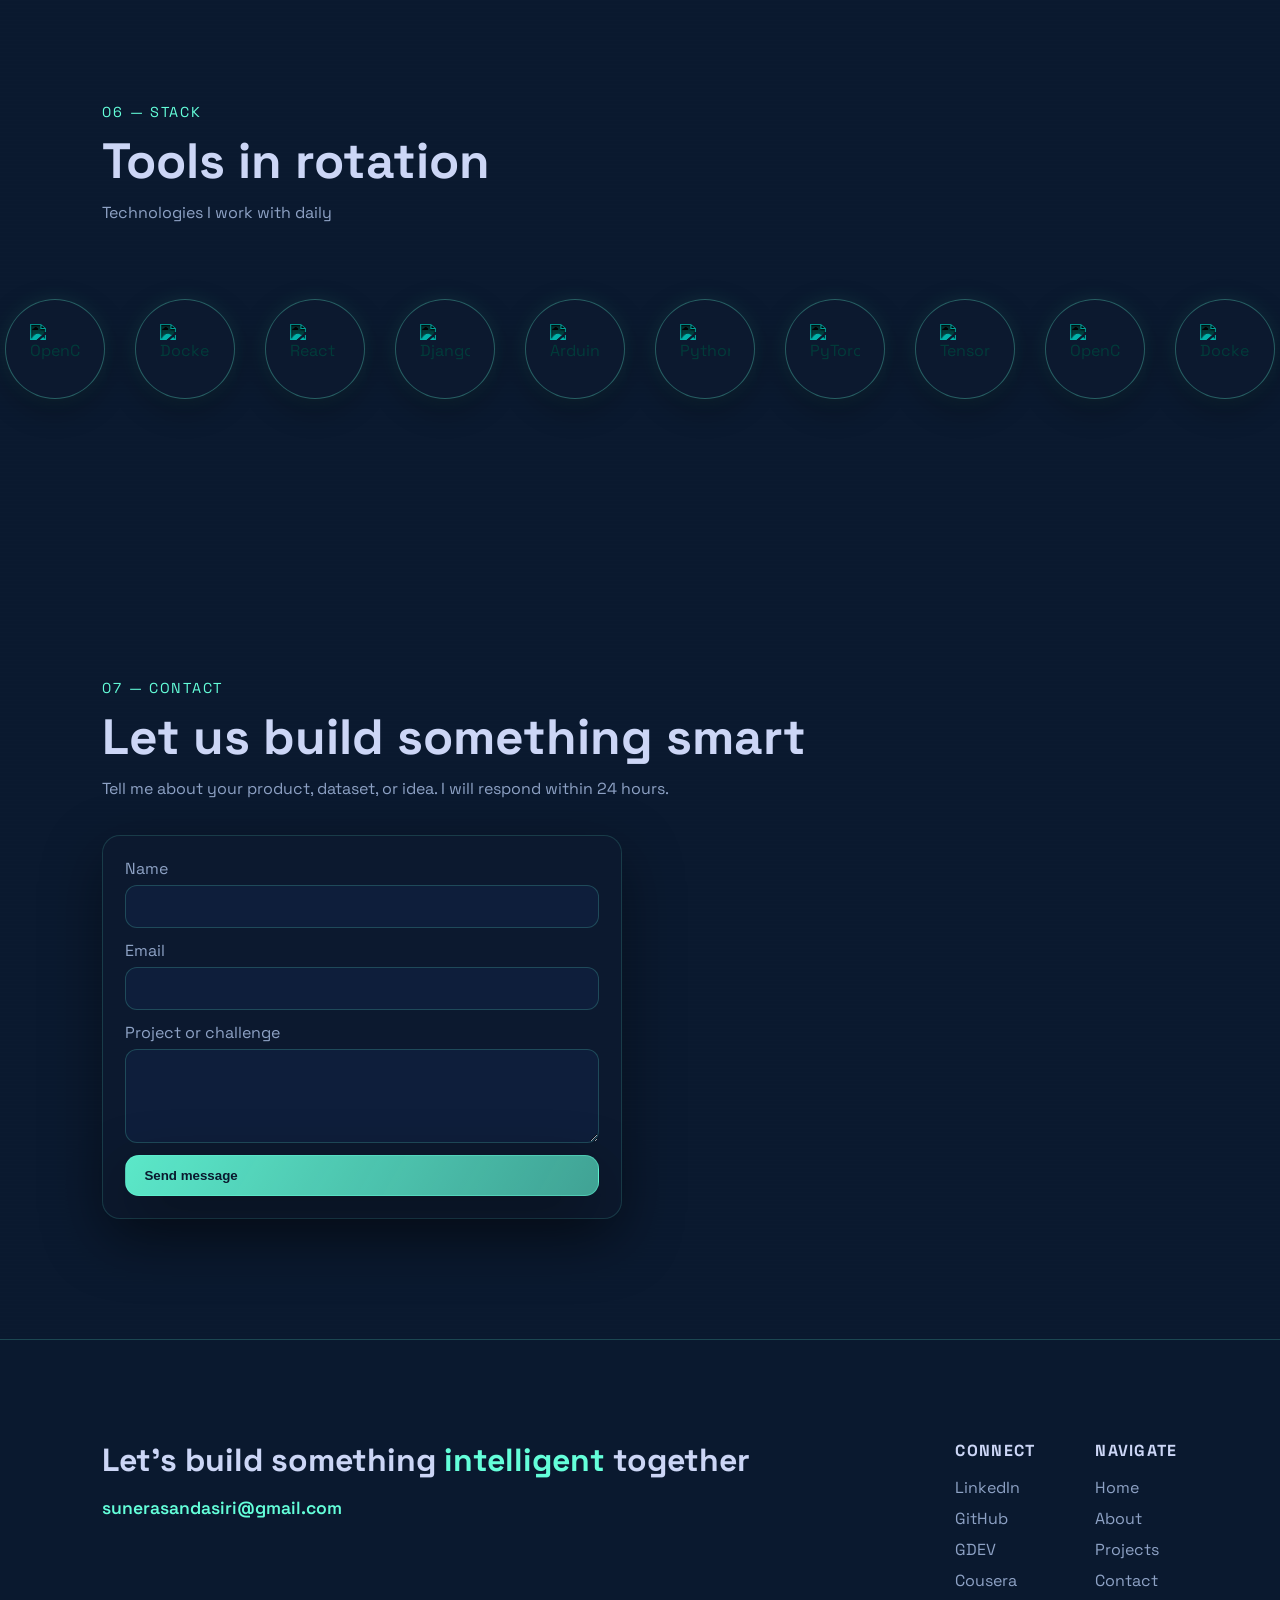
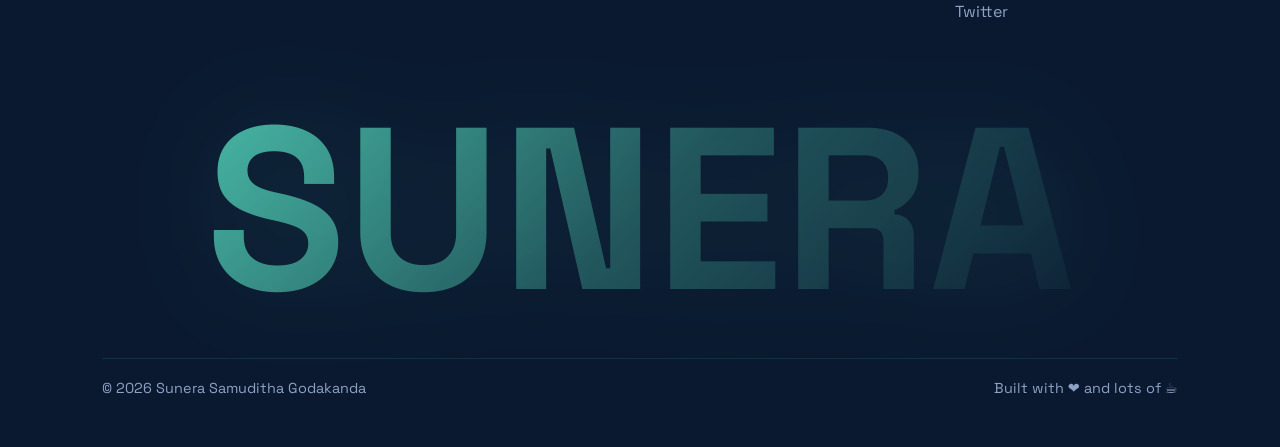
==== commit a2d4f7b9: "refactor: optimize image loading and enhance accessibility features" ====
--- a/index.html
+++ b/index.html
@@ -6,6 +6,7 @@
   <title>Sunera Samuditha | AI/ML Engineer</title>
   <link rel="preconnect" href="https://fonts.googleapis.com" />
   <link rel="preconnect" href="https://fonts.gstatic.com" crossorigin />
+  <link rel="preconnect" href="https://cdn.jsdelivr.net" crossorigin />
   <link href="https://fonts.googleapis.com/css2?family=Space+Grotesk:wght@400;500;600;700&family=Manrope:wght@400;600&display=swap" rel="stylesheet" />
   <link rel="stylesheet" href="style.css" />
 </head>
@@ -386,23 +387,23 @@
       </div>
       <div class="icon-strip">
         <div class="icon-track">
-          <div class="icon-circle" title="Python"><img src="https://cdn.jsdelivr.net/npm/simple-icons@latest/icons/python.svg" alt="Python"></div>
-          <div class="icon-circle" title="PyTorch"><img src="https://cdn.jsdelivr.net/npm/simple-icons@latest/icons/pytorch.svg" alt="PyTorch"></div>
-          <div class="icon-circle" title="TensorFlow"><img src="https://cdn.jsdelivr.net/npm/simple-icons@latest/icons/tensorflow.svg" alt="TensorFlow"></div>
-          <div class="icon-circle" title="OpenCV"><img src="https://cdn.jsdelivr.net/npm/simple-icons@latest/icons/opencv.svg" alt="OpenCV"></div>
-          <div class="icon-circle" title="Docker"><img src="https://cdn.jsdelivr.net/npm/simple-icons@latest/icons/docker.svg" alt="Docker"></div>
-          <div class="icon-circle" title="React"><img src="https://cdn.jsdelivr.net/npm/simple-icons@latest/icons/react.svg" alt="React"></div>
-          <div class="icon-circle" title="Django"><img src="https://cdn.jsdelivr.net/npm/simple-icons@latest/icons/django.svg" alt="Django"></div>
-          <div class="icon-circle" title="Arduino"><img src="https://cdn.jsdelivr.net/npm/simple-icons@latest/icons/arduino.svg" alt="Arduino"></div>
+          <div class="icon-circle" title="Python"><img src="https://cdn.jsdelivr.net/npm/simple-icons@latest/icons/python.svg" alt="Python" loading="lazy" decoding="async" width="50" height="50" fetchpriority="low"></div>
+          <div class="icon-circle" title="PyTorch"><img src="https://cdn.jsdelivr.net/npm/simple-icons@latest/icons/pytorch.svg" alt="PyTorch" loading="lazy" decoding="async" width="50" height="50" fetchpriority="low"></div>
+          <div class="icon-circle" title="TensorFlow"><img src="https://cdn.jsdelivr.net/npm/simple-icons@latest/icons/tensorflow.svg" alt="TensorFlow" loading="lazy" decoding="async" width="50" height="50" fetchpriority="low"></div>
+          <div class="icon-circle" title="OpenCV"><img src="https://cdn.jsdelivr.net/npm/simple-icons@latest/icons/opencv.svg" alt="OpenCV" loading="lazy" decoding="async" width="50" height="50" fetchpriority="low"></div>
+          <div class="icon-circle" title="Docker"><img src="https://cdn.jsdelivr.net/npm/simple-icons@latest/icons/docker.svg" alt="Docker" loading="lazy" decoding="async" width="50" height="50" fetchpriority="low"></div>
+          <div class="icon-circle" title="React"><img src="https://cdn.jsdelivr.net/npm/simple-icons@latest/icons/react.svg" alt="React" loading="lazy" decoding="async" width="50" height="50" fetchpriority="low"></div>
+          <div class="icon-circle" title="Django"><img src="https://cdn.jsdelivr.net/npm/simple-icons@latest/icons/django.svg" alt="Django" loading="lazy" decoding="async" width="50" height="50" fetchpriority="low"></div>
+          <div class="icon-circle" title="Arduino"><img src="https://cdn.jsdelivr.net/npm/simple-icons@latest/icons/arduino.svg" alt="Arduino" loading="lazy" decoding="async" width="50" height="50" fetchpriority="low"></div>
           <!-- Duplicated for seamless scroll -->
-          <div class="icon-circle" title="Python"><img src="https://cdn.jsdelivr.net/npm/simple-icons@latest/icons/python.svg" alt="Python"></div>
-          <div class="icon-circle" title="PyTorch"><img src="https://cdn.jsdelivr.net/npm/simple-icons@latest/icons/pytorch.svg" alt="PyTorch"></div>
-          <div class="icon-circle" title="TensorFlow"><img src="https://cdn.jsdelivr.net/npm/simple-icons@latest/icons/tensorflow.svg" alt="TensorFlow"></div>
-          <div class="icon-circle" title="OpenCV"><img src="https://cdn.jsdelivr.net/npm/simple-icons@latest/icons/opencv.svg" alt="OpenCV"></div>
-          <div class="icon-circle" title="Docker"><img src="https://cdn.jsdelivr.net/npm/simple-icons@latest/icons/docker.svg" alt="Docker"></div>
-          <div class="icon-circle" title="React"><img src="https://cdn.jsdelivr.net/npm/simple-icons@latest/icons/react.svg" alt="React"></div>
-          <div class="icon-circle" title="Django"><img src="https://cdn.jsdelivr.net/npm/simple-icons@latest/icons/django.svg" alt="Django"></div>
-          <div class="icon-circle" title="Arduino"><img src="https://cdn.jsdelivr.net/npm/simple-icons@latest/icons/arduino.svg" alt="Arduino"></div>
+          <div class="icon-circle" title="Python"><img src="https://cdn.jsdelivr.net/npm/simple-icons@latest/icons/python.svg" alt="Python" loading="lazy" decoding="async" width="50" height="50" fetchpriority="low"></div>
+          <div class="icon-circle" title="PyTorch"><img src="https://cdn.jsdelivr.net/npm/simple-icons@latest/icons/pytorch.svg" alt="PyTorch" loading="lazy" decoding="async" width="50" height="50" fetchpriority="low"></div>
+          <div class="icon-circle" title="TensorFlow"><img src="https://cdn.jsdelivr.net/npm/simple-icons@latest/icons/tensorflow.svg" alt="TensorFlow" loading="lazy" decoding="async" width="50" height="50" fetchpriority="low"></div>
+          <div class="icon-circle" title="OpenCV"><img src="https://cdn.jsdelivr.net/npm/simple-icons@latest/icons/opencv.svg" alt="OpenCV" loading="lazy" decoding="async" width="50" height="50" fetchpriority="low"></div>
+          <div class="icon-circle" title="Docker"><img src="https://cdn.jsdelivr.net/npm/simple-icons@latest/icons/docker.svg" alt="Docker" loading="lazy" decoding="async" width="50" height="50" fetchpriority="low"></div>
+          <div class="icon-circle" title="React"><img src="https://cdn.jsdelivr.net/npm/simple-icons@latest/icons/react.svg" alt="React" loading="lazy" decoding="async" width="50" height="50" fetchpriority="low"></div>
+          <div class="icon-circle" title="Django"><img src="https://cdn.jsdelivr.net/npm/simple-icons@latest/icons/django.svg" alt="Django" loading="lazy" decoding="async" width="50" height="50" fetchpriority="low"></div>
+          <div class="icon-circle" title="Arduino"><img src="https://cdn.jsdelivr.net/npm/simple-icons@latest/icons/arduino.svg" alt="Arduino" loading="lazy" decoding="async" width="50" height="50" fetchpriority="low"></div>
         </div>
       </div>
     </section>
--- a/style.css
+++ b/style.css
@@ -931,6 +931,8 @@
   backface-visibility: hidden;
   will-change: transform;
   contain: layout paint;
+  content-visibility: auto;
+  contain-intrinsic-size: 350px 600px;
   /* Smooth transition for sliding in AND out */
   transition: transform 1s cubic-bezier(0.25, 1, 0.25, 1);
 }
@@ -1048,6 +1050,42 @@
   .showcase-header h2 { font-size: 2rem; }
   .project-3d-content h3 { font-size: 1.25rem; }
   .floating-icon { font-size: 3rem; }
+}
+
+/* =============================== */
+/* Reduced Motion Accessibility    */
+/* =============================== */
+@media (prefers-reduced-motion: reduce) {
+  * {
+    animation: none !important;
+    transition-duration: 0s !important;
+    scroll-behavior: auto !important;
+  }
+  .parallax,
+  [data-parallax] {
+    transform: none !important;
+  }
+  .showcase-3d-container { height: auto; }
+  .showcase-sticky {
+    position: relative;
+    height: auto;
+    perspective: none;
+  }
+  .showcase-world,
+  .showcase-camera,
+  .project-3d {
+    transform: none !important;
+    will-change: auto;
+  }
+  .project-3d {
+    position: relative;
+    top: auto;
+    left: auto;
+    width: 100%;
+    max-width: 600px;
+    height: auto;
+    margin: 0 auto 40px;
+  }
 }
 
 /* ============================= */
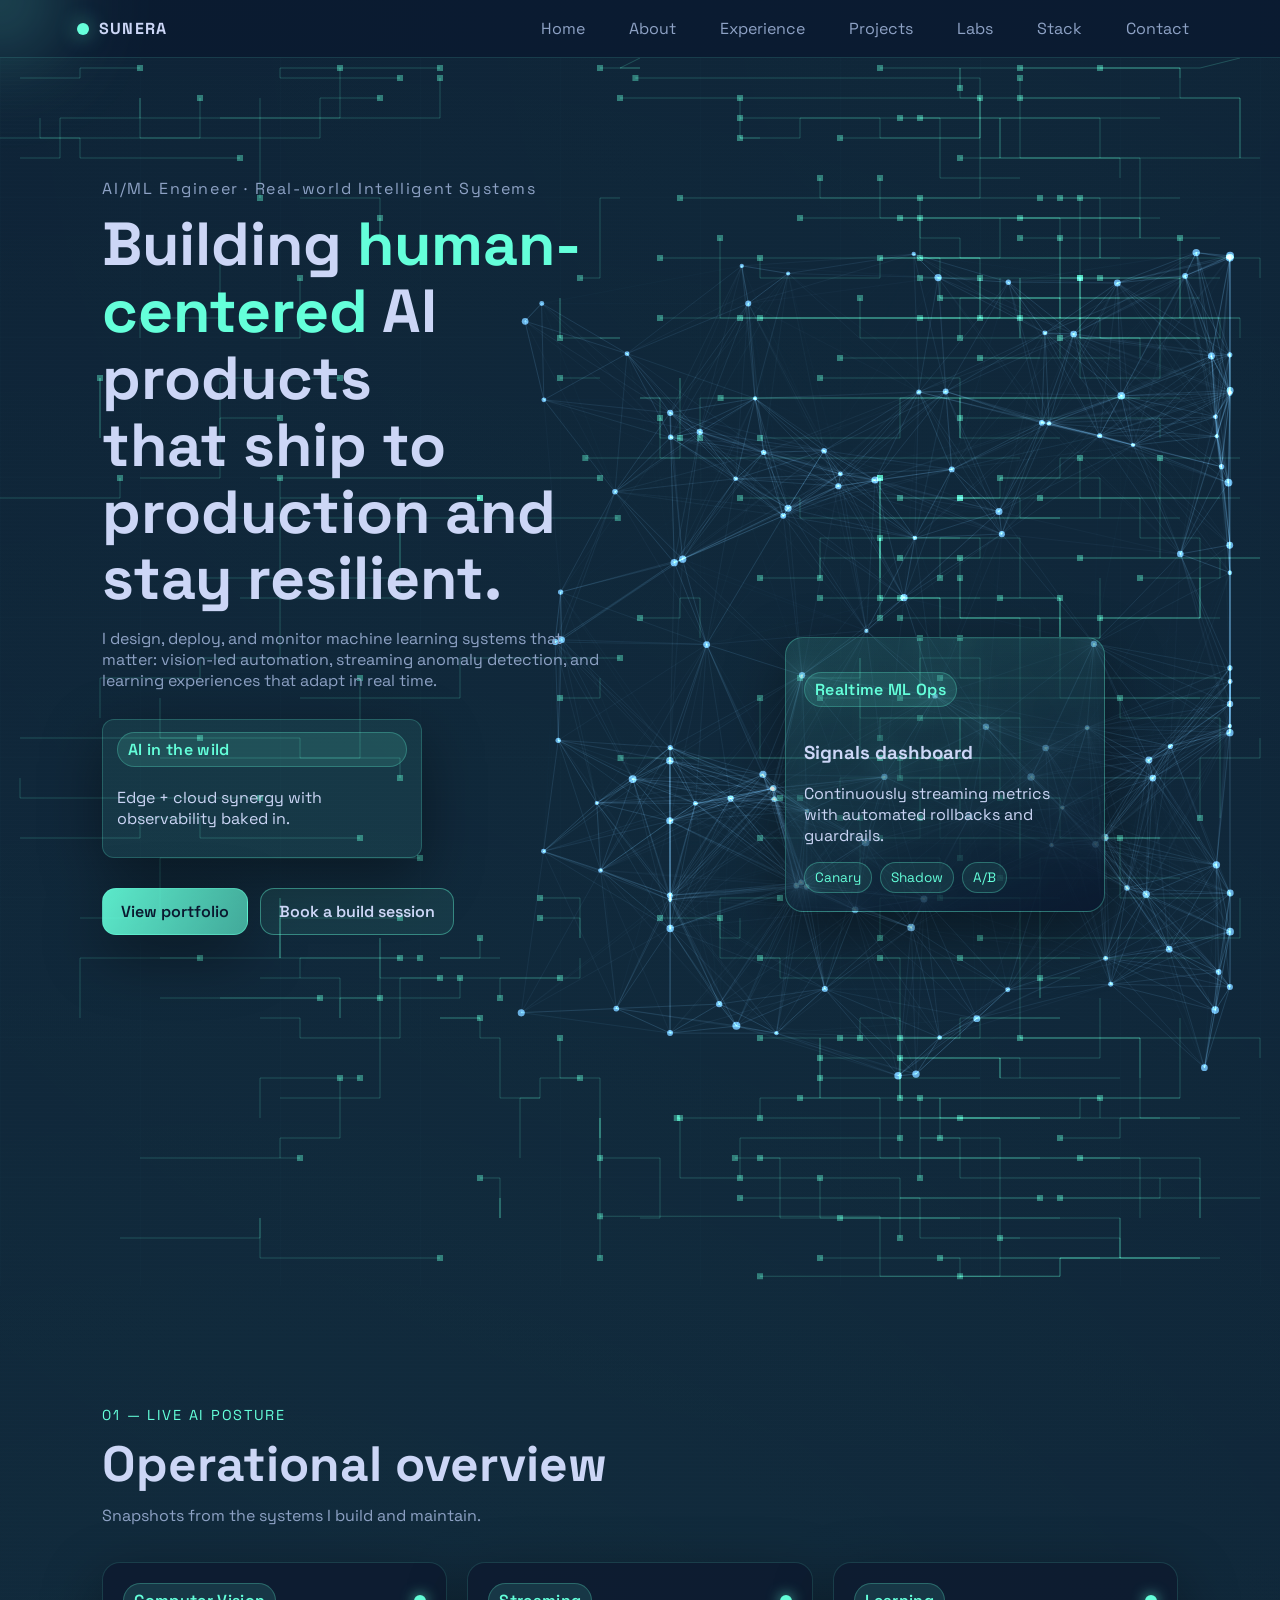
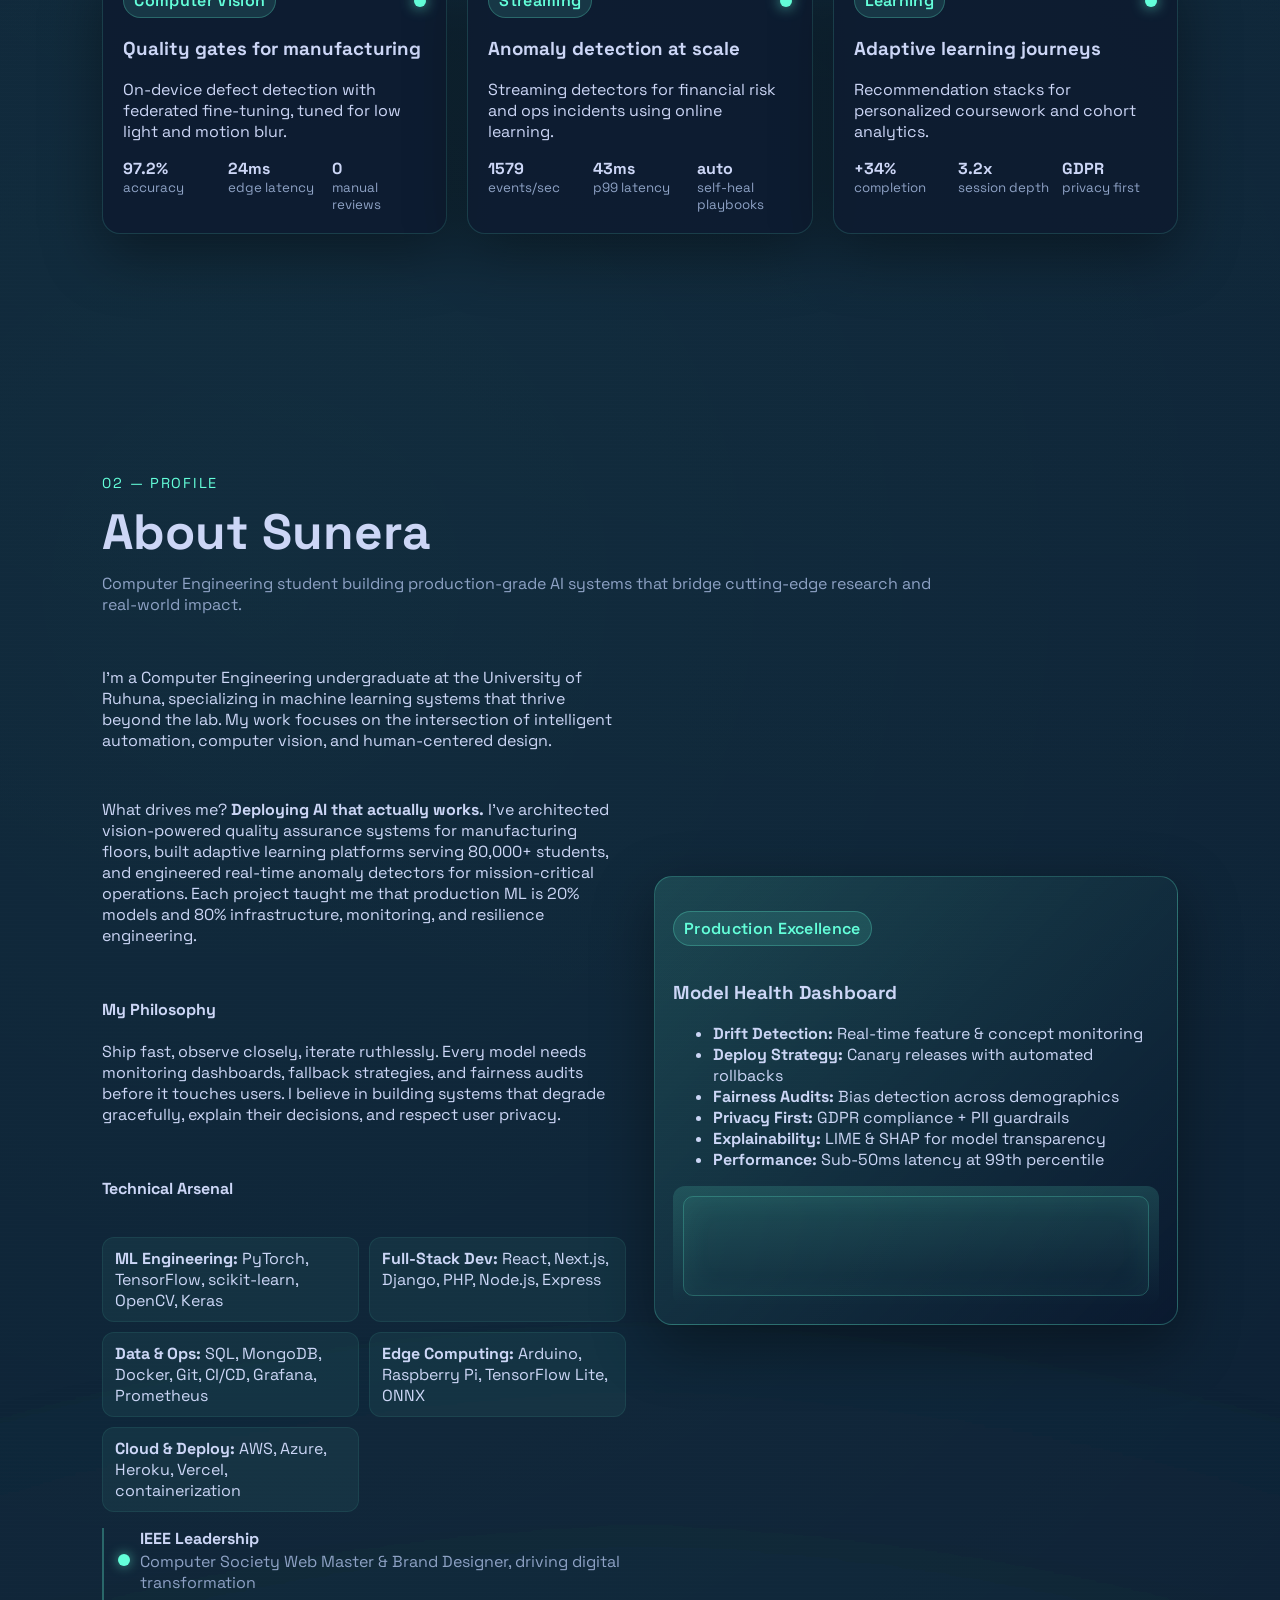
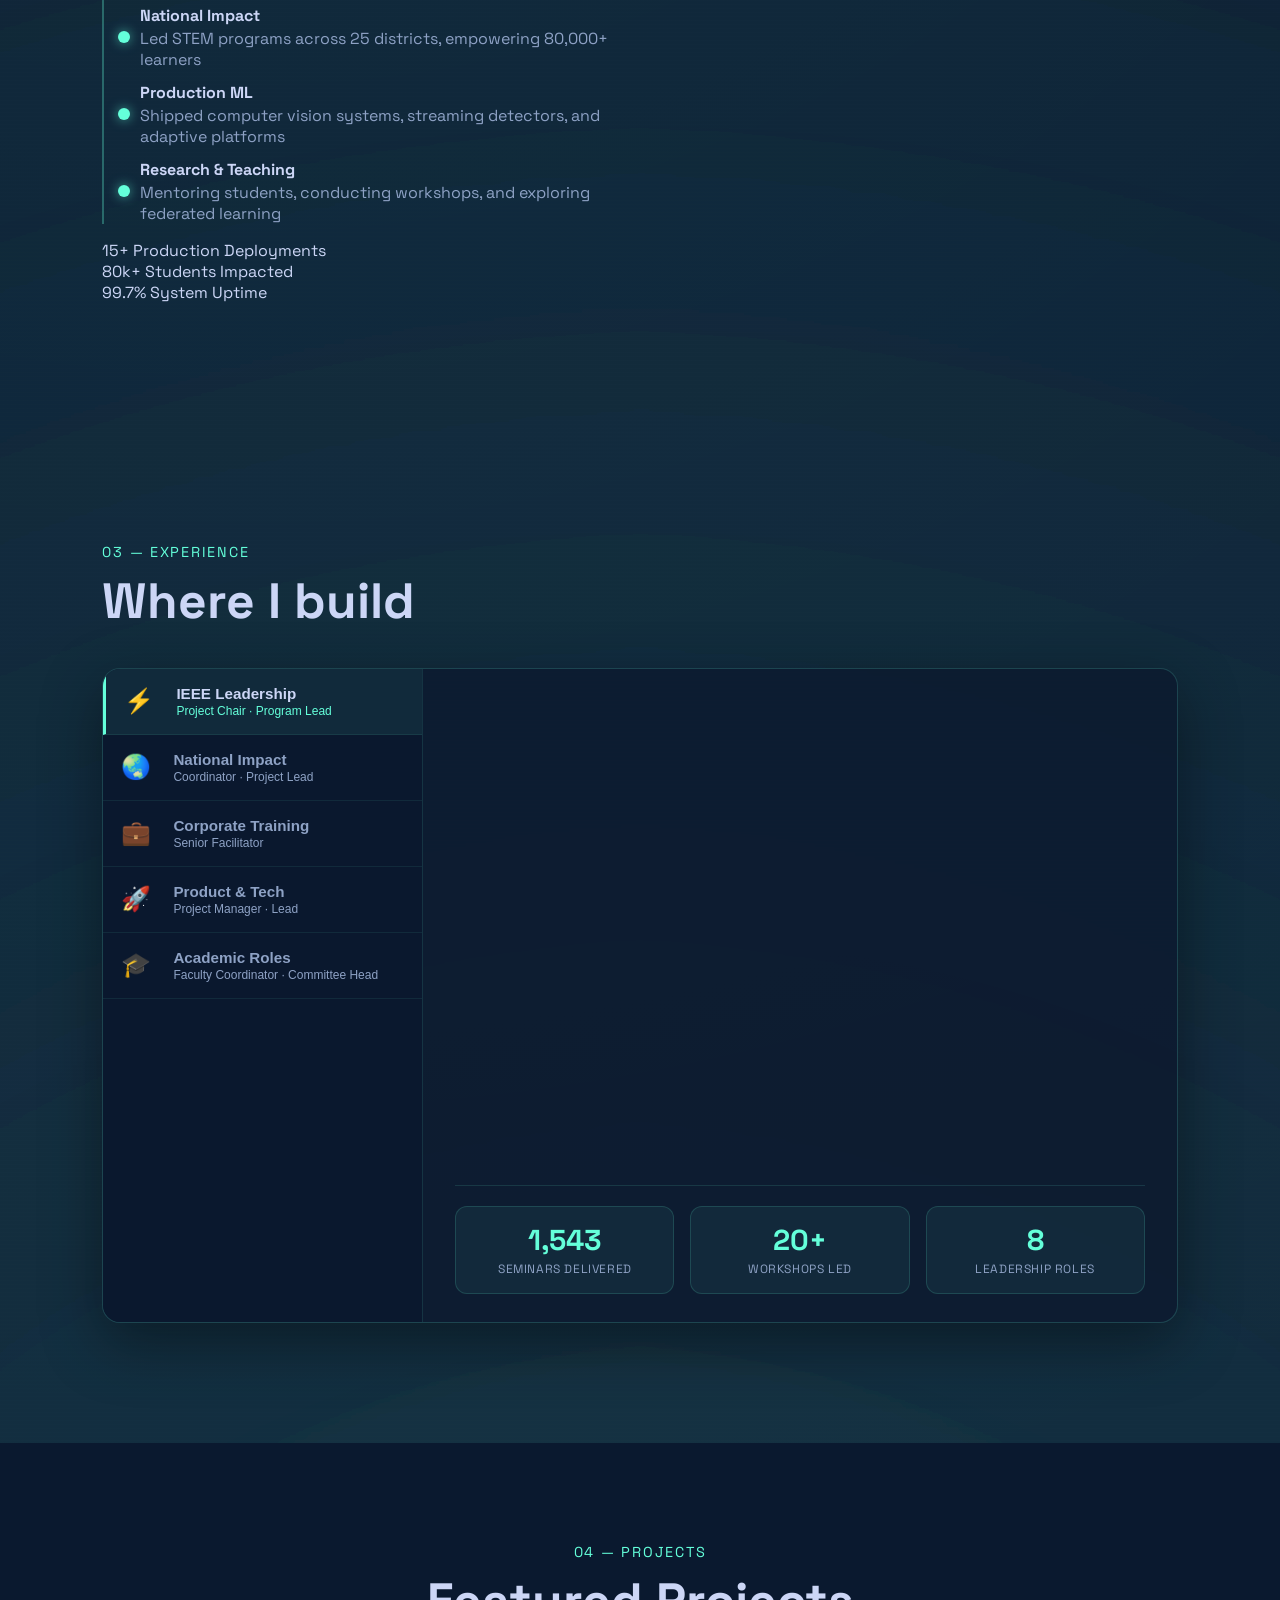
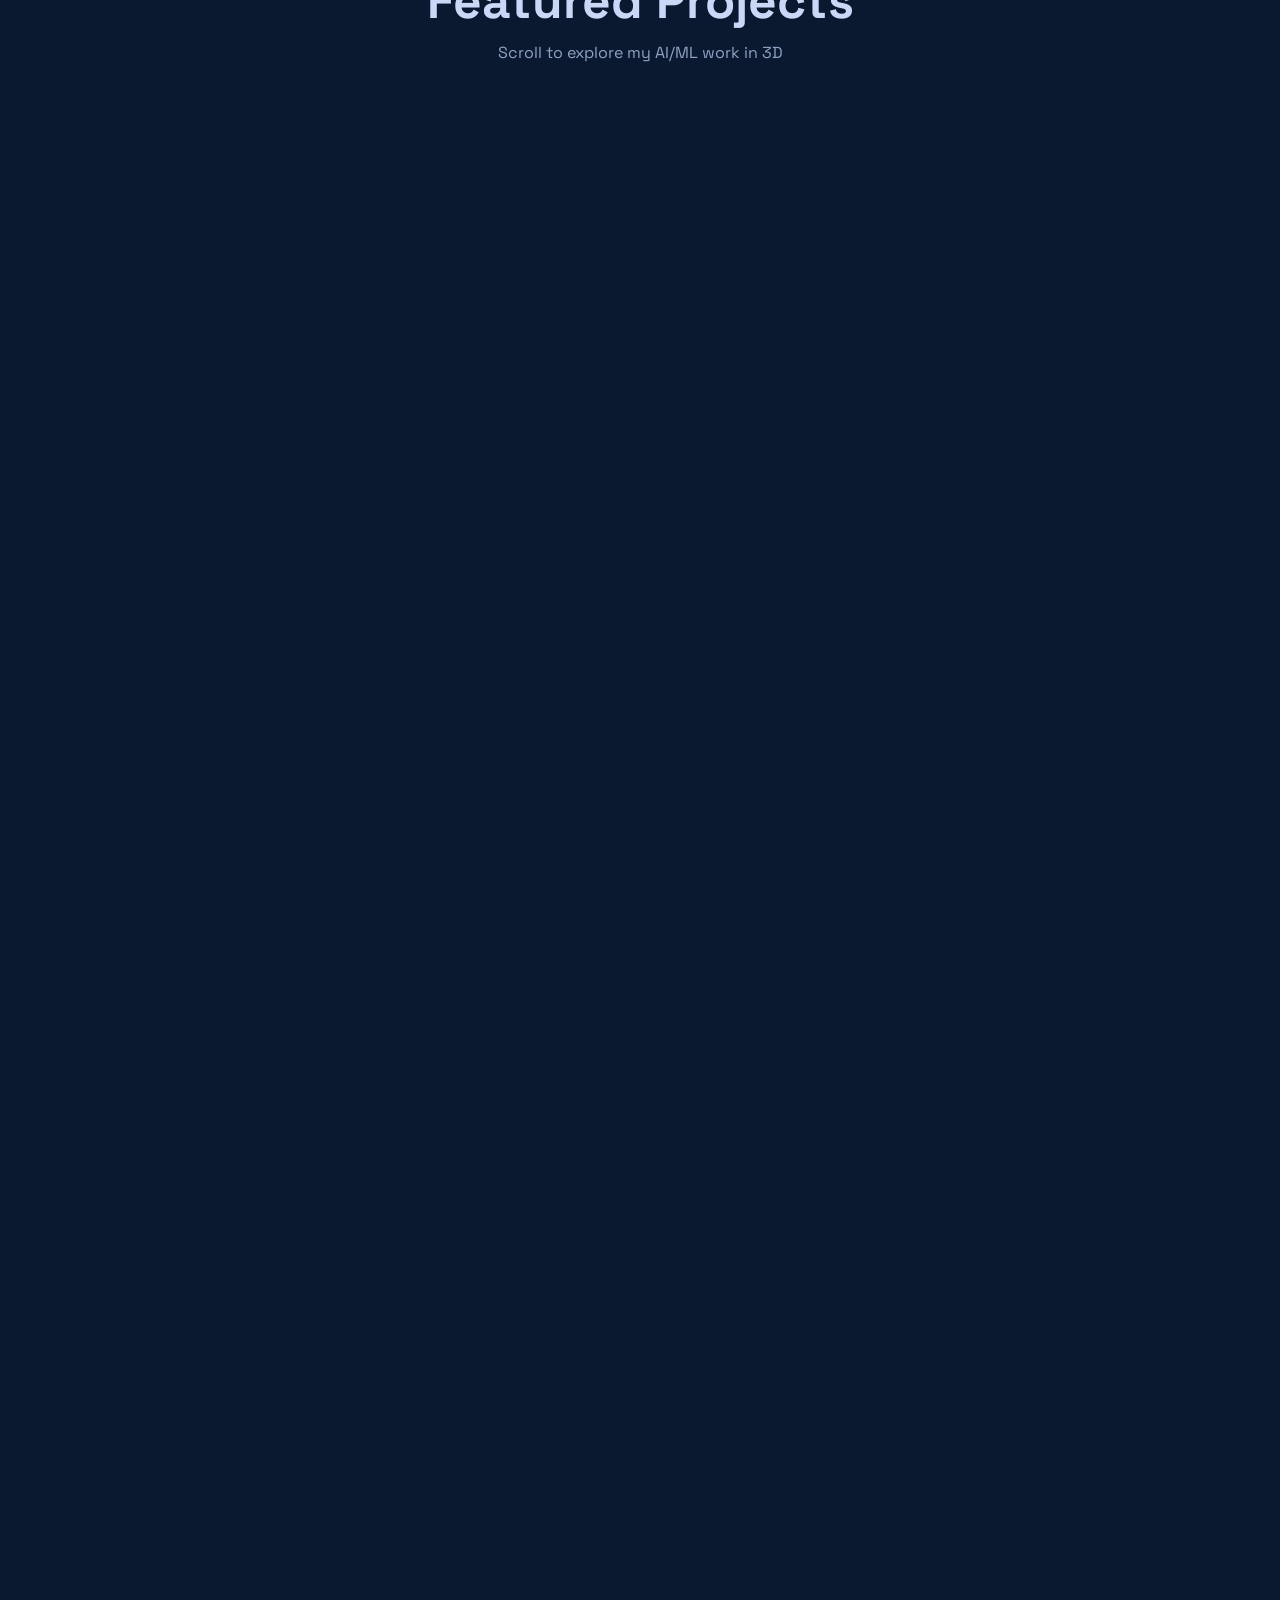
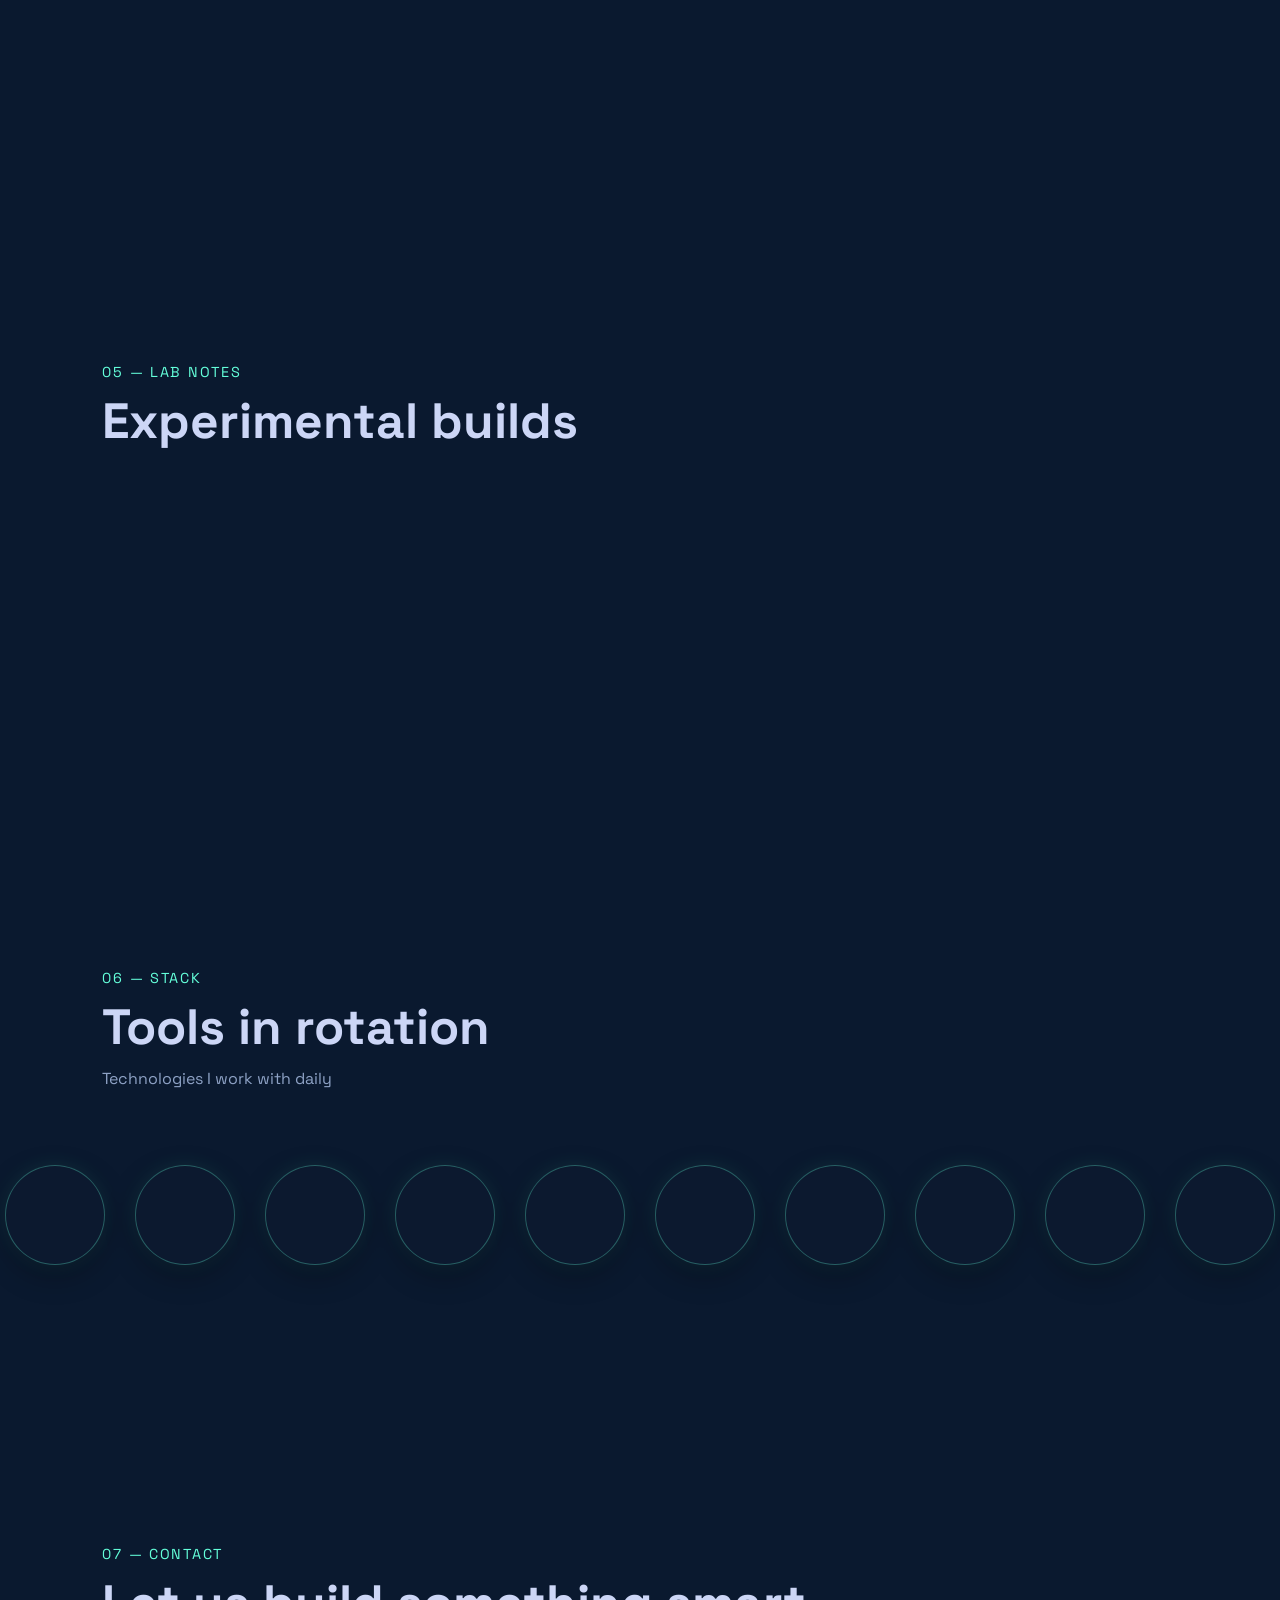
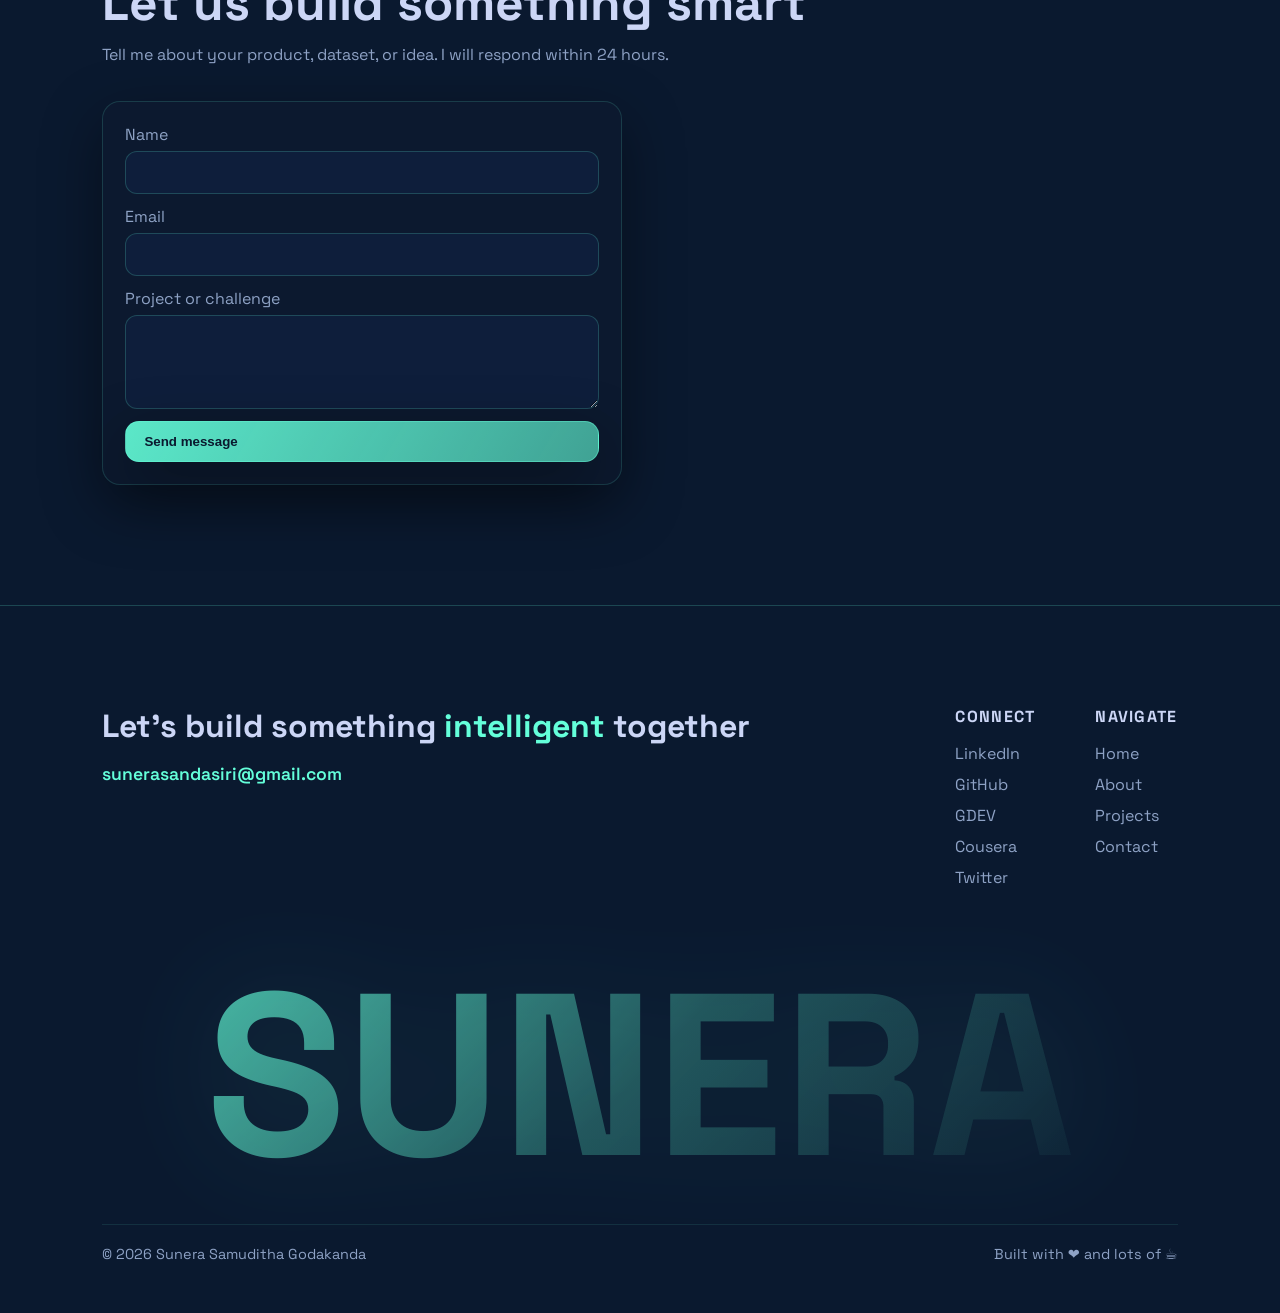
==== commit db71429b: "refactor: update about section with enhanced descriptions and technical skills" ====
--- a/index.html
+++ b/index.html
@@ -147,44 +147,98 @@
       <div class="section-header">
         <p class="section-kicker">02 — Profile</p>
         <h2>About Sunera</h2>
-        <p class="section-desc">Computer engineering undergraduate crafting AI experiences that behave reliably in the wild.</p>
+        <p class="section-desc">Computer Engineering student building production-grade AI systems that bridge cutting-edge research and real-world impact.</p>
       </div>
       <div class="about-grid">
         <div class="about-copy">
-          <p>I blend product thinking with model engineering: from prototypes to observability, I keep models healthy, fair, and fast. Recent work spans vision-powered QA, adaptive e-learning, and national-scale STEM initiatives.</p>
+          <p class="intro-text">I'm a Computer Engineering undergraduate at the University of Ruhuna, specializing in machine learning systems that thrive beyond the lab. My work focuses on the intersection of intelligent automation, computer vision, and human-centered design.</p>
+          
+          <p>What drives me? <strong>Deploying AI that actually works.</strong> I've architected vision-powered quality assurance systems for manufacturing floors, built adaptive learning platforms serving 80,000+ students, and engineered real-time anomaly detectors for mission-critical operations. Each project taught me that production ML is 20% models and 80% infrastructure, monitoring, and resilience engineering.</p>
+          
+          <div class="philosophy-box">
+            <h4>My Philosophy</h4>
+            <p>Ship fast, observe closely, iterate ruthlessly. Every model needs monitoring dashboards, fallback strategies, and fairness audits before it touches users. I believe in building systems that degrade gracefully, explain their decisions, and respect user privacy.</p>
+          </div>
+
+          <h4>Technical Arsenal</h4>
           <ul class="bullet-grid">
-            <li>Web + systems: JS, React, PHP, SQL, Django</li>
-            <li>ML stack: PyTorch, TensorFlow, OpenCV, scikit-learn</li>
-            <li>Ops: Docker, CI/CD, Grafana, Prometheus</li>
-            <li>Edge + hardware: Arduino, Proteus, TinkerCAD</li>
+            <li><strong>ML Engineering:</strong> PyTorch, TensorFlow, scikit-learn, OpenCV, Keras</li>
+            <li><strong>Full-Stack Dev:</strong> React, Next.js, Django, PHP, Node.js, Express</li>
+            <li><strong>Data & Ops:</strong> SQL, MongoDB, Docker, Git, CI/CD, Grafana, Prometheus</li>
+            <li><strong>Edge Computing:</strong> Arduino, Raspberry Pi, TensorFlow Lite, ONNX</li>
+            <li><strong>Cloud & Deploy:</strong> AWS, Azure, Heroku, Vercel, containerization</li>
           </ul>
+          
           <div class="timeline">
             <div class="timeline-item">
               <span class="dot"></span>
               <div>
-                <p class="label">AI-first solutions</p>
-                <p class="small">Vision safety, streaming detectors, adaptive content</p>
+                <p class="label">IEEE Leadership</p>
+                <p class="small">Computer Society Web Master & Brand Designer, driving digital transformation</p>
               </div>
             </div>
             <div class="timeline-item">
               <span class="dot"></span>
               <div>
-                <p class="label">Impact at scale</p>
-                <p class="small">STEM outreach across 25 districts, 80k learners</p>
-              </div>
+                <p class="label">National Impact</p>
+                <p class="small">Led STEM programs across 25 districts, empowering 80,000+ learners</p>
+              </div>
+            </div>
+            <div class="timeline-item">
+              <span class="dot"></span>
+              <div>
+                <p class="label">Production ML</p>
+                <p class="small">Shipped computer vision systems, streaming detectors, and adaptive platforms</p>
+              </div>
+            </div>
+            <div class="timeline-item">
+              <span class="dot"></span>
+              <div>
+                <p class="label">Research & Teaching</p>
+                <p class="small">Mentoring students, conducting workshops, and exploring federated learning</p>
+              </div>
+            </div>
+          </div>
+
+          <div class="stats-row">
+            <div class="stat-item">
+              <span class="stat-number">15+</span>
+              <span class="stat-label">Production Deployments</span>
+            </div>
+            <div class="stat-item">
+              <span class="stat-number">80k+</span>
+              <span class="stat-label">Students Impacted</span>
+            </div>
+            <div class="stat-item">
+              <span class="stat-number">99.7%</span>
+              <span class="stat-label">System Uptime</span>
             </div>
           </div>
         </div>
         <div class="about-visual tilt" data-tilt>
           <div class="holo-card">
-            <p class="chip">Realtime Ops</p>
-            <h3>Model health</h3>
+            <p class="chip">Production Excellence</p>
+            <h3>Model Health Dashboard</h3>
             <ul>
-              <li>Drift watch · feature parity</li>
-              <li>Canary + shadow deploys</li>
-              <li>Guardrails for PII + fairness</li>
+              <li><strong>Drift Detection:</strong> Real-time feature & concept monitoring</li>
+              <li><strong>Deploy Strategy:</strong> Canary releases with automated rollbacks</li>
+              <li><strong>Fairness Audits:</strong> Bias detection across demographics</li>
+              <li><strong>Privacy First:</strong> GDPR compliance + PII guardrails</li>
+              <li><strong>Explainability:</strong> LIME & SHAP for model transparency</li>
+              <li><strong>Performance:</strong> Sub-50ms latency at 99th percentile</li>
             </ul>
             <div class="sparkline" aria-hidden="true"></div>
+          </div>
+          
+          <div class="holo-card" style="margin-top: 1.5rem;">
+            <p class="chip">Current Focus</p>
+            <h3>Active Projects</h3>
+            <ul>
+              <li><strong>Edge Vision:</strong> On-device defect detection for manufacturing</li>
+              <li><strong>Adaptive Learning:</strong> Personalized education at national scale</li>
+              <li><strong>Anomaly Detection:</strong> Real-time monitoring for financial systems</li>
+              <li><strong>Federated ML:</strong> Privacy-preserving collaborative learning</li>
+            </ul>
           </div>
         </div>
       </div>
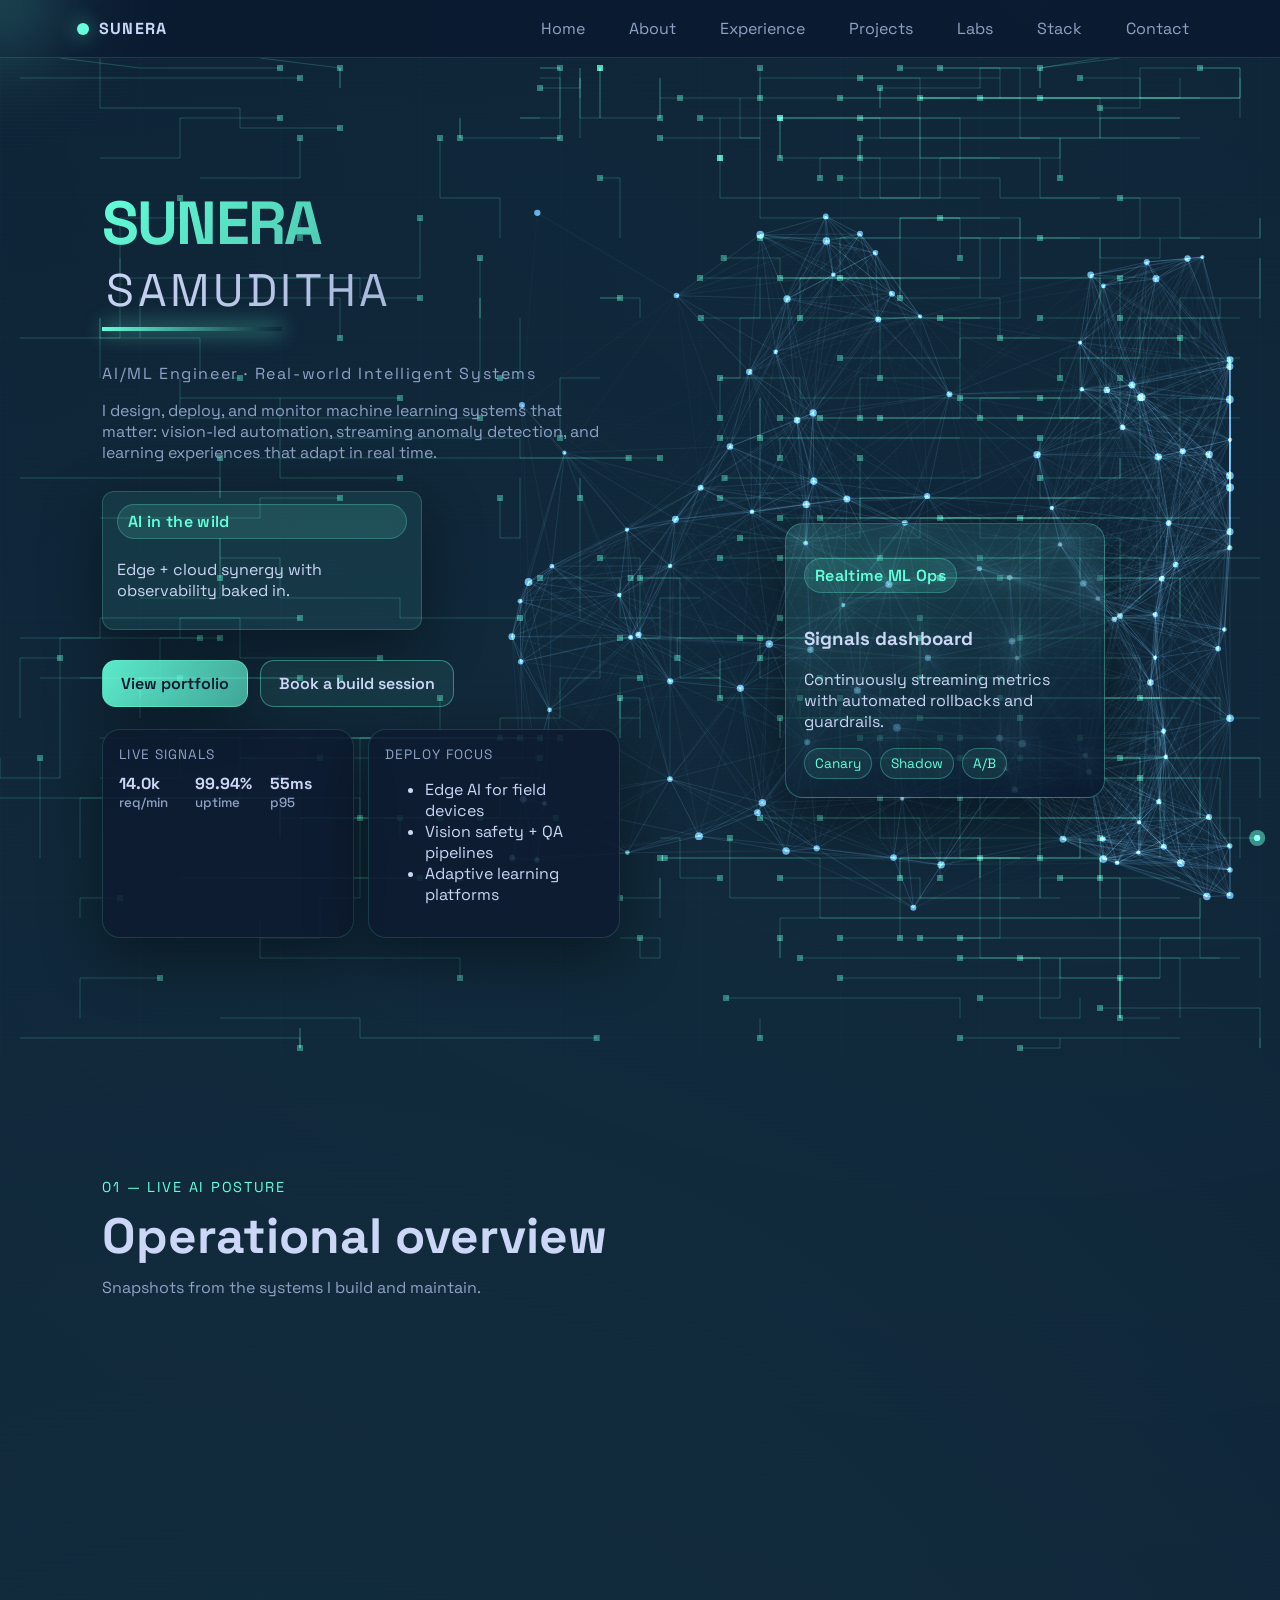
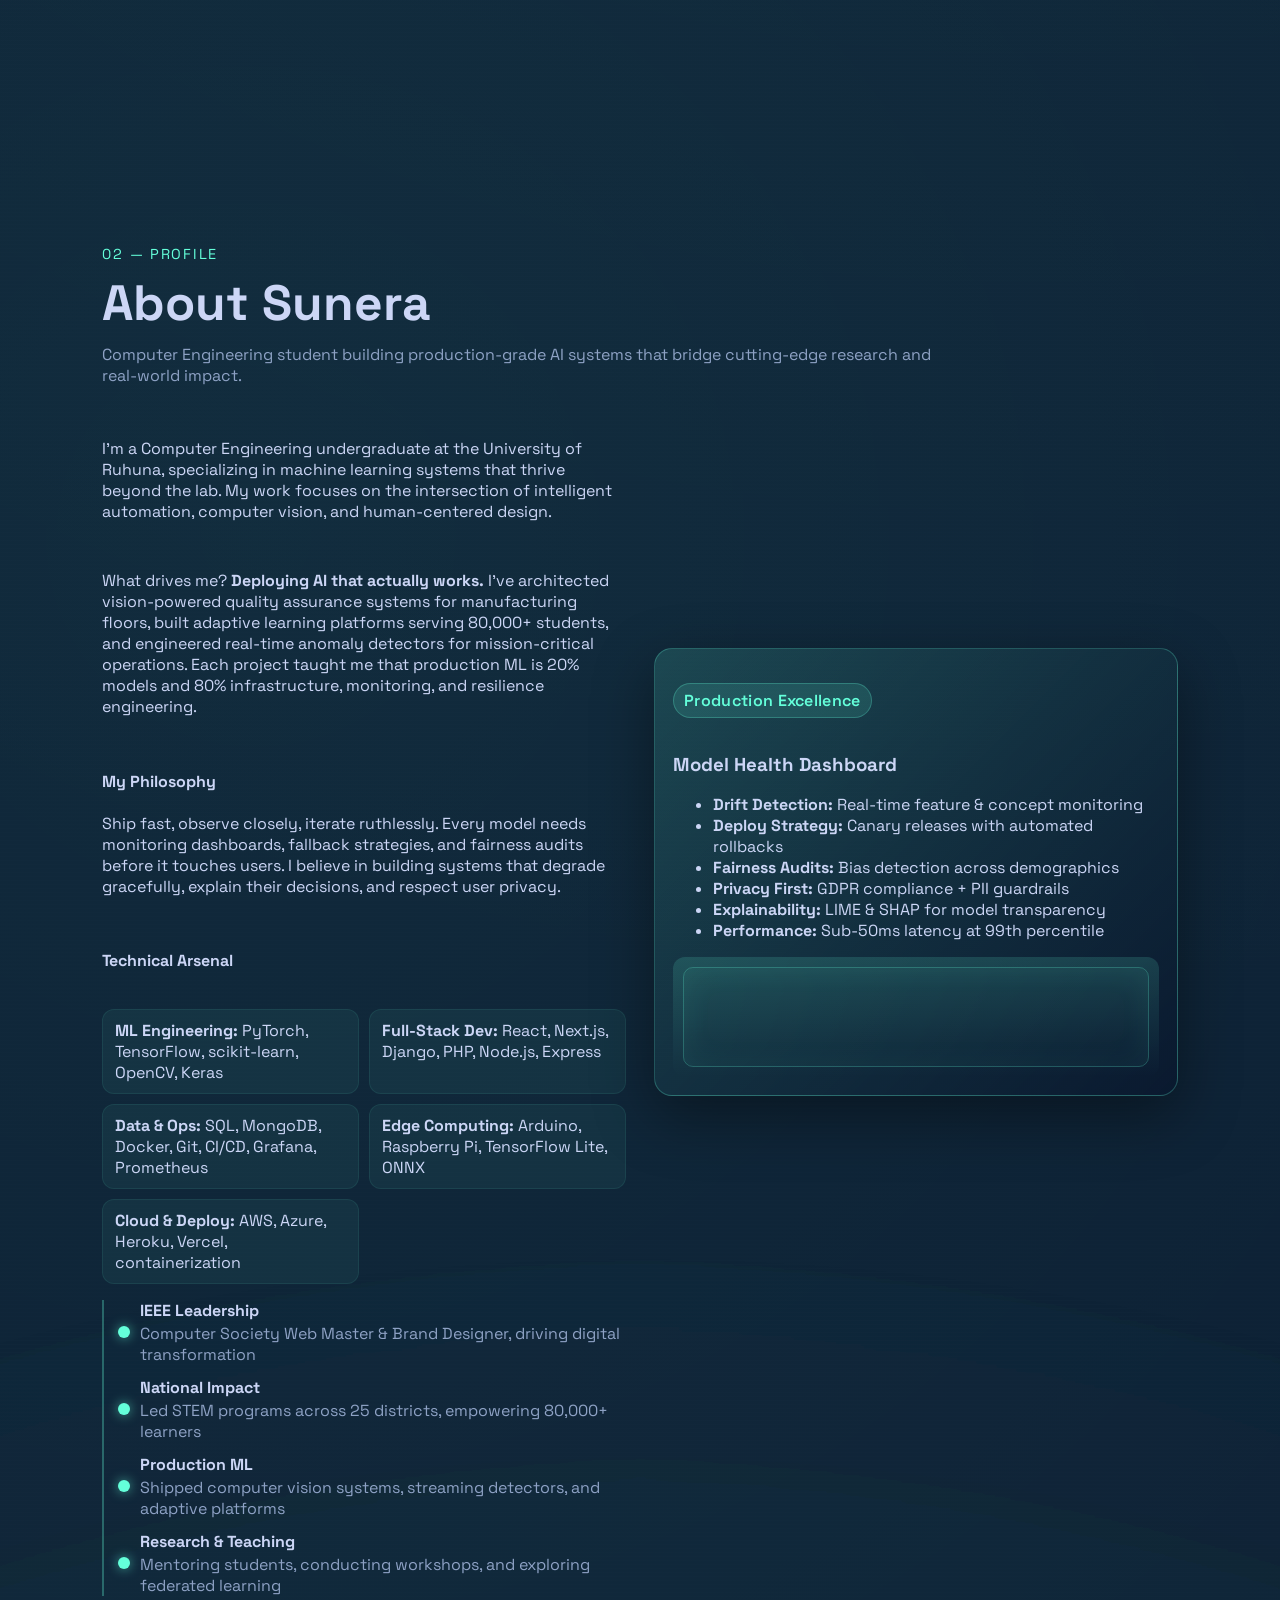
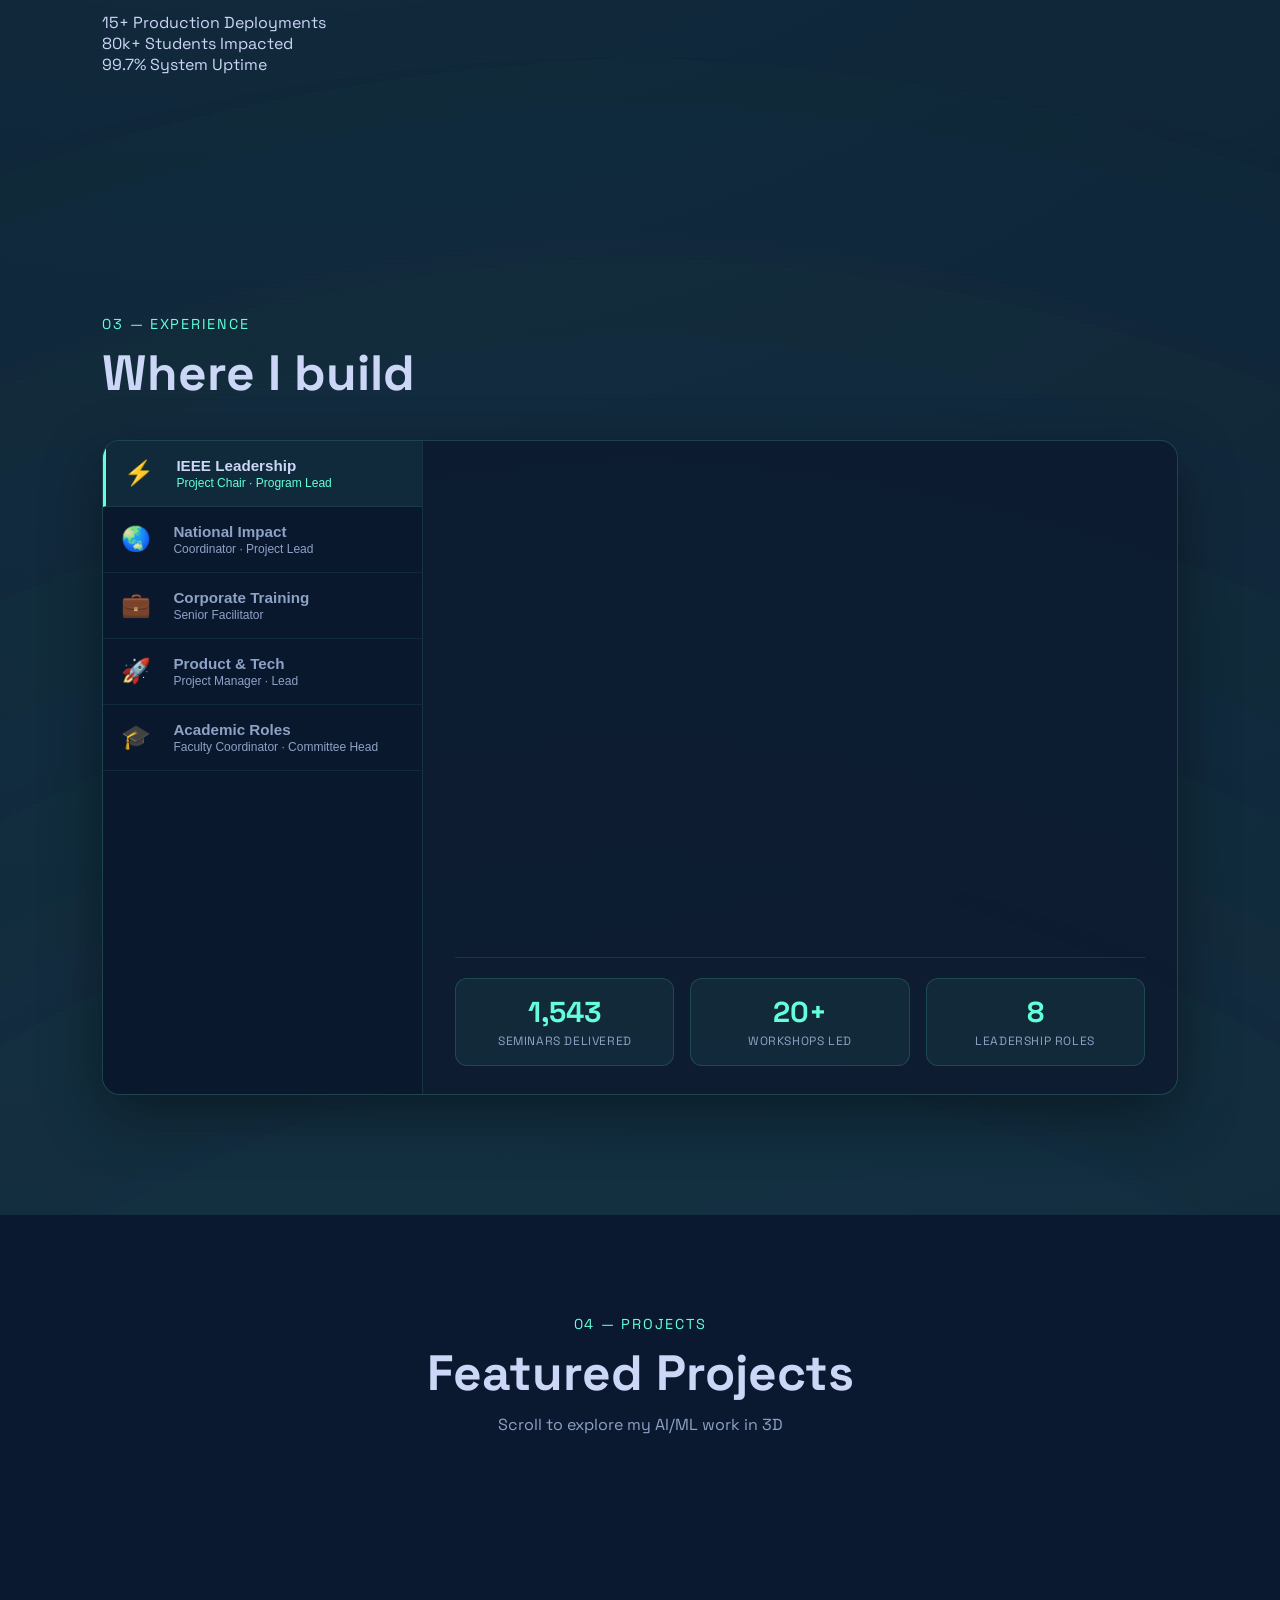
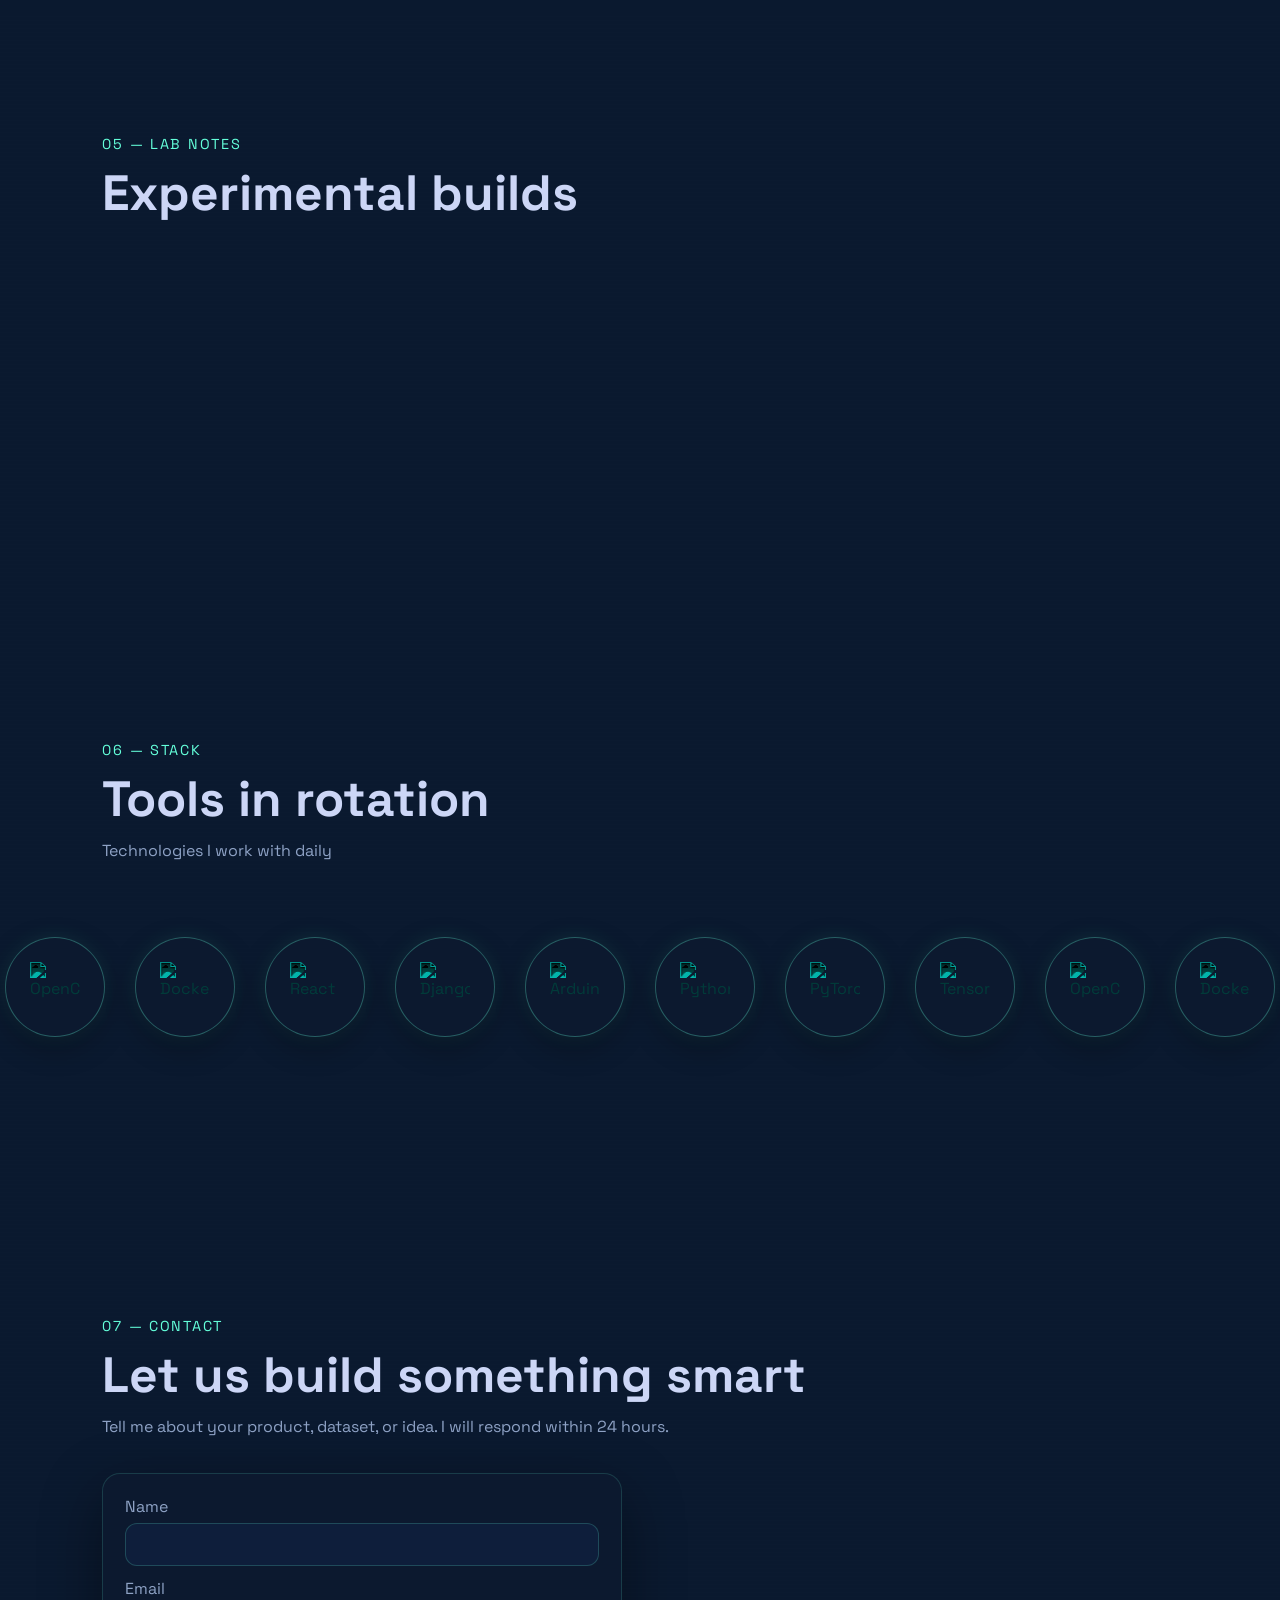
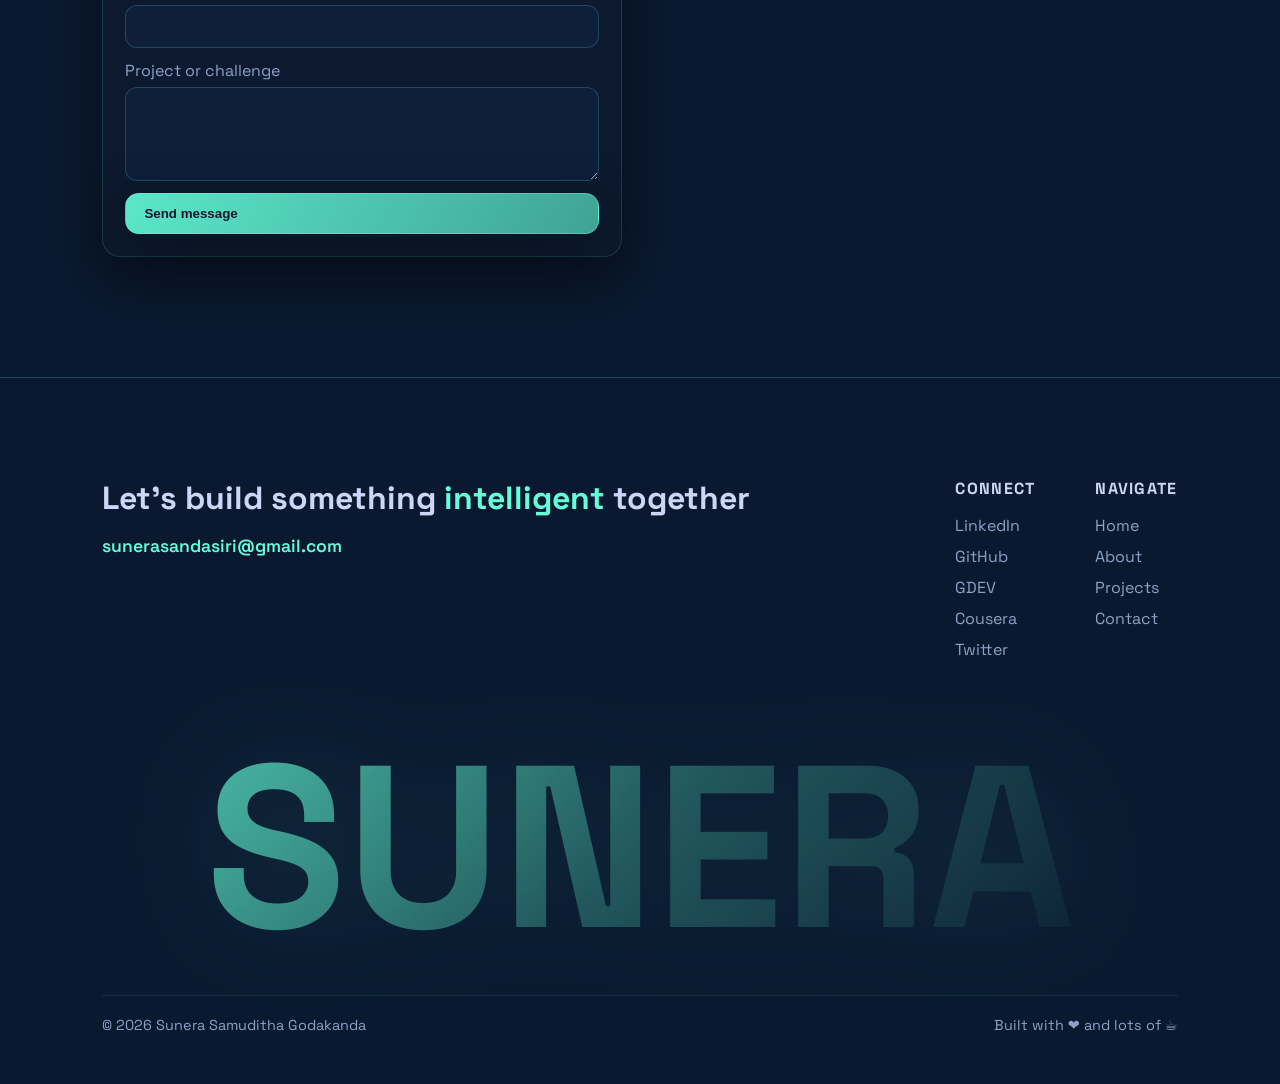
==== commit dda03468: "refactor: enhance name display with interactive effects and styling" ====
--- a/index.html
+++ b/index.html
@@ -44,11 +44,14 @@
       <canvas id="neural-canvas" aria-hidden="true"></canvas>
       <div class="hero-grid" aria-hidden="true" data-parallax="26"></div>
       <div class="hero-content">
-        <p class="eyebrow">AI/ML Engineer · Real-world Intelligent Systems</p>
-        <h1>
-          Building <span class="accent">human-centered</span> AI products<br />
-          that ship to production and stay resilient.
-        </h1>
+        <div class="name-reveal">
+          <h1 class="name-display" data-text="SUNERA">
+            <span class="name-first">SUNERA</span>
+            <span class="name-last">SAMUDITHA</span>
+          </h1>
+          <div class="name-underline"></div>
+        </div>
+        <p class="eyebrow glitch-text">AI/ML Engineer · Real-world Intelligent Systems</p>
         <p class="lede">
           I design, deploy, and monitor machine learning systems that matter: vision-led automation,
           streaming anomaly detection, and learning experiences that adapt in real time.
--- a/style.css
+++ b/style.css
@@ -206,6 +206,114 @@
   z-index: 1;
   overflow: hidden;
   position: relative;
+}
+
+/* Name Display Styling */
+.name-reveal {
+  margin-bottom: 32px;
+  position: relative;
+}
+
+.name-display {
+  font-size: clamp(3.5rem, 10vw, 8rem);
+  font-weight: 700;
+  line-height: 0.95;
+  margin: 0;
+  letter-spacing: -0.03em;
+  position: relative;
+  display: flex;
+  flex-direction: column;
+  gap: 8px;
+}
+
+.name-first,
+.name-last {
+  display: block;
+  background: linear-gradient(135deg, var(--accent) 0%, rgba(100, 255, 218, 0.5) 100%);
+  -webkit-background-clip: text;
+  -webkit-text-fill-color: transparent;
+  background-clip: text;
+  position: relative;
+  animation: nameReveal 1.2s cubic-bezier(0.16, 1, 0.3, 1) forwards;
+  opacity: 0;
+}
+
+.name-first {
+  animation-delay: 0.2s;
+}
+
+.name-last {
+  animation-delay: 0.5s;
+  font-size: 0.75em;
+  letter-spacing: 0.08em;
+  font-weight: 400;
+  padding-left: 4px;
+  background: linear-gradient(135deg, var(--text) 0%, var(--muted) 100%);
+  -webkit-background-clip: text;
+  -webkit-text-fill-color: transparent;
+  background-clip: text;
+}
+
+@keyframes nameReveal {
+  0% {
+    opacity: 0;
+    transform: translateY(40px) rotateX(20deg);
+    filter: blur(10px);
+  }
+  100% {
+    opacity: 1;
+    transform: translateY(0) rotateX(0);
+    filter: blur(0);
+  }
+}
+
+.name-display::before {
+  content: attr(data-text);
+  position: absolute;
+  top: 0;
+  left: 0;
+  width: 100%;
+  height: 100%;
+  background: linear-gradient(135deg, var(--accent) 0%, rgba(100, 255, 218, 0.3) 100%);
+  -webkit-background-clip: text;
+  -webkit-text-fill-color: transparent;
+  background-clip: text;
+  opacity: 0;
+  animation: glitchPulse 4s infinite;
+  pointer-events: none;
+}
+
+@keyframes glitchPulse {
+  0%, 90%, 100% { opacity: 0; }
+  92% { opacity: 0.8; transform: translate(-2px, 2px); }
+  94% { opacity: 0; transform: translate(2px, -2px); }
+  96% { opacity: 0.8; transform: translate(-1px, -1px); }
+}
+
+.name-underline {
+  width: 0;
+  height: 4px;
+  background: linear-gradient(90deg, var(--accent), transparent);
+  box-shadow: 0 0 20px var(--accent);
+  animation: underlineExpand 1.5s cubic-bezier(0.16, 1, 0.3, 1) forwards;
+  animation-delay: 0.8s;
+  margin-top: 12px;
+}
+
+@keyframes underlineExpand {
+  to { width: 180px; }
+}
+
+.glitch-text {
+  position: relative;
+  animation: subtleGlitch 8s infinite;
+}
+
+@keyframes subtleGlitch {
+  0%, 95%, 100% { transform: translate(0); }
+  96% { transform: translate(-1px, 1px); opacity: 0.9; }
+  97% { transform: translate(1px, -1px); opacity: 1; }
+  98% { transform: translate(0); }
 }
 
 .hero-content h1 {
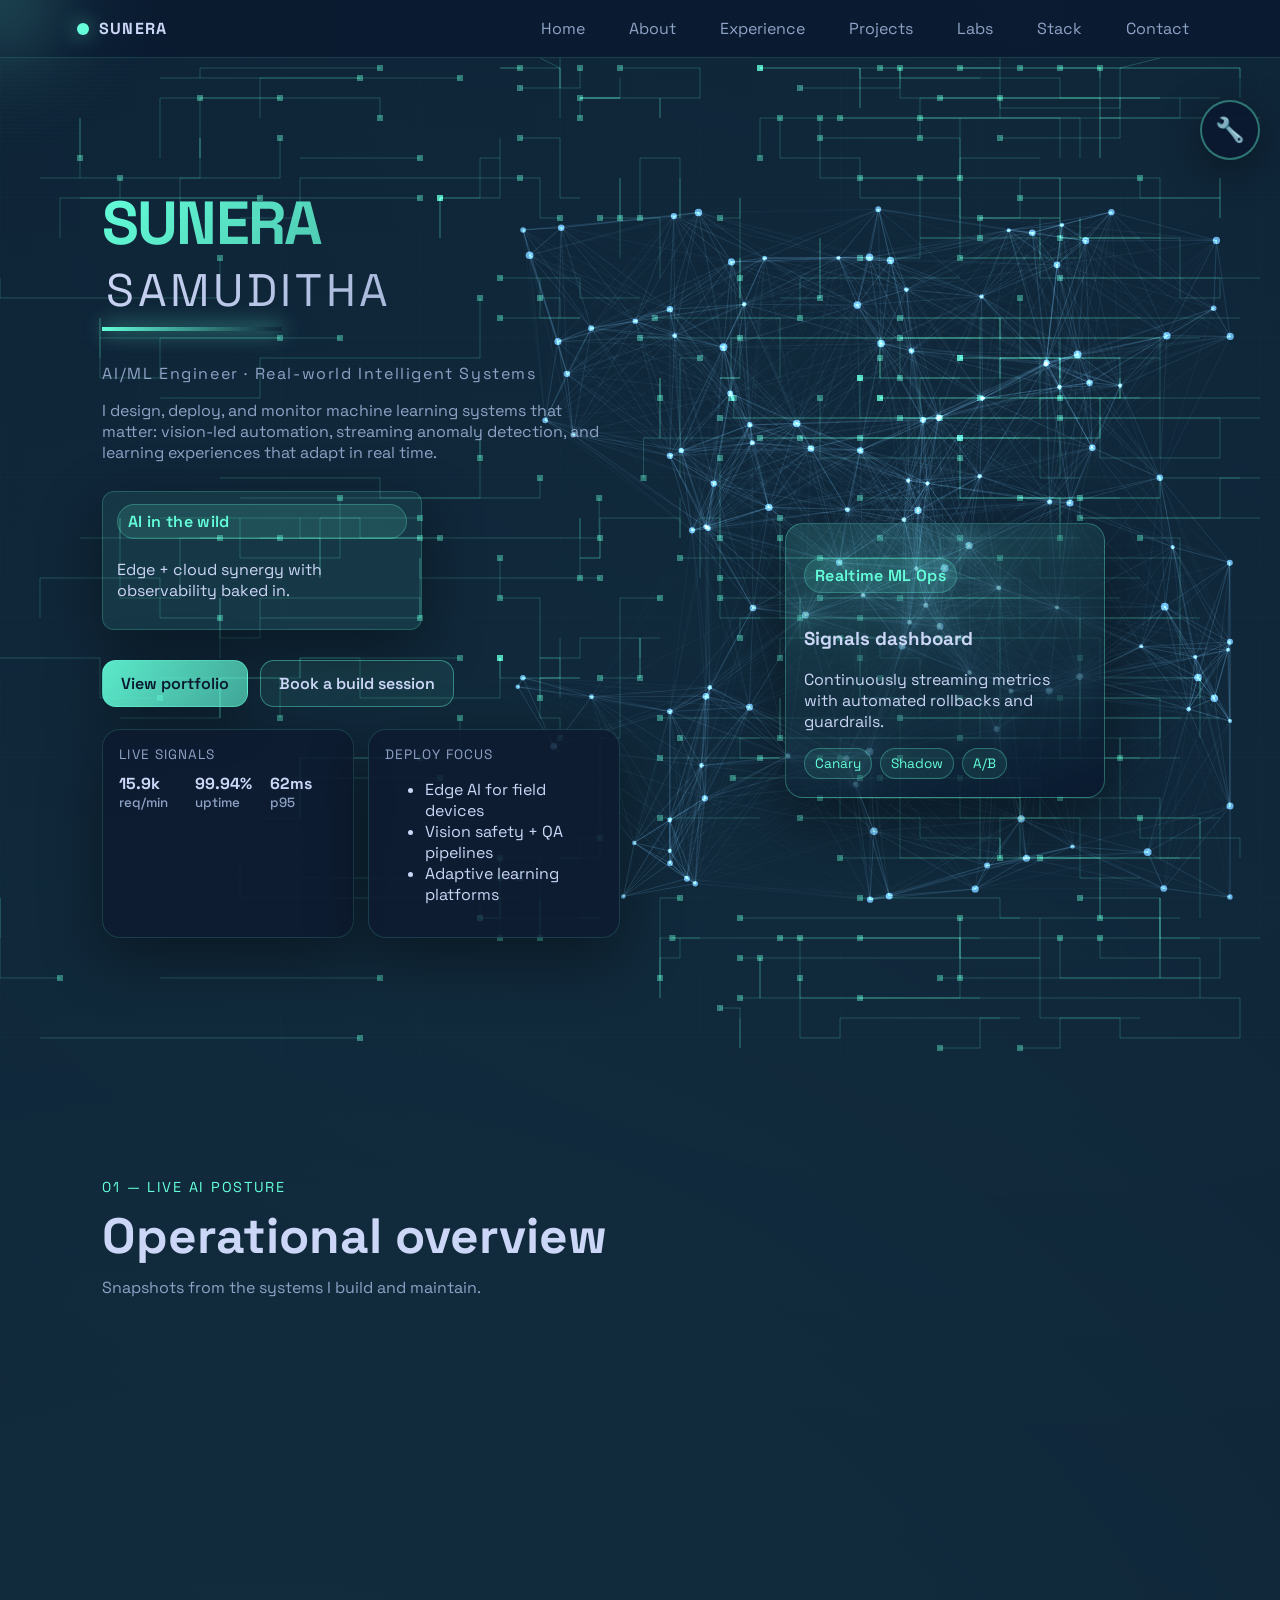
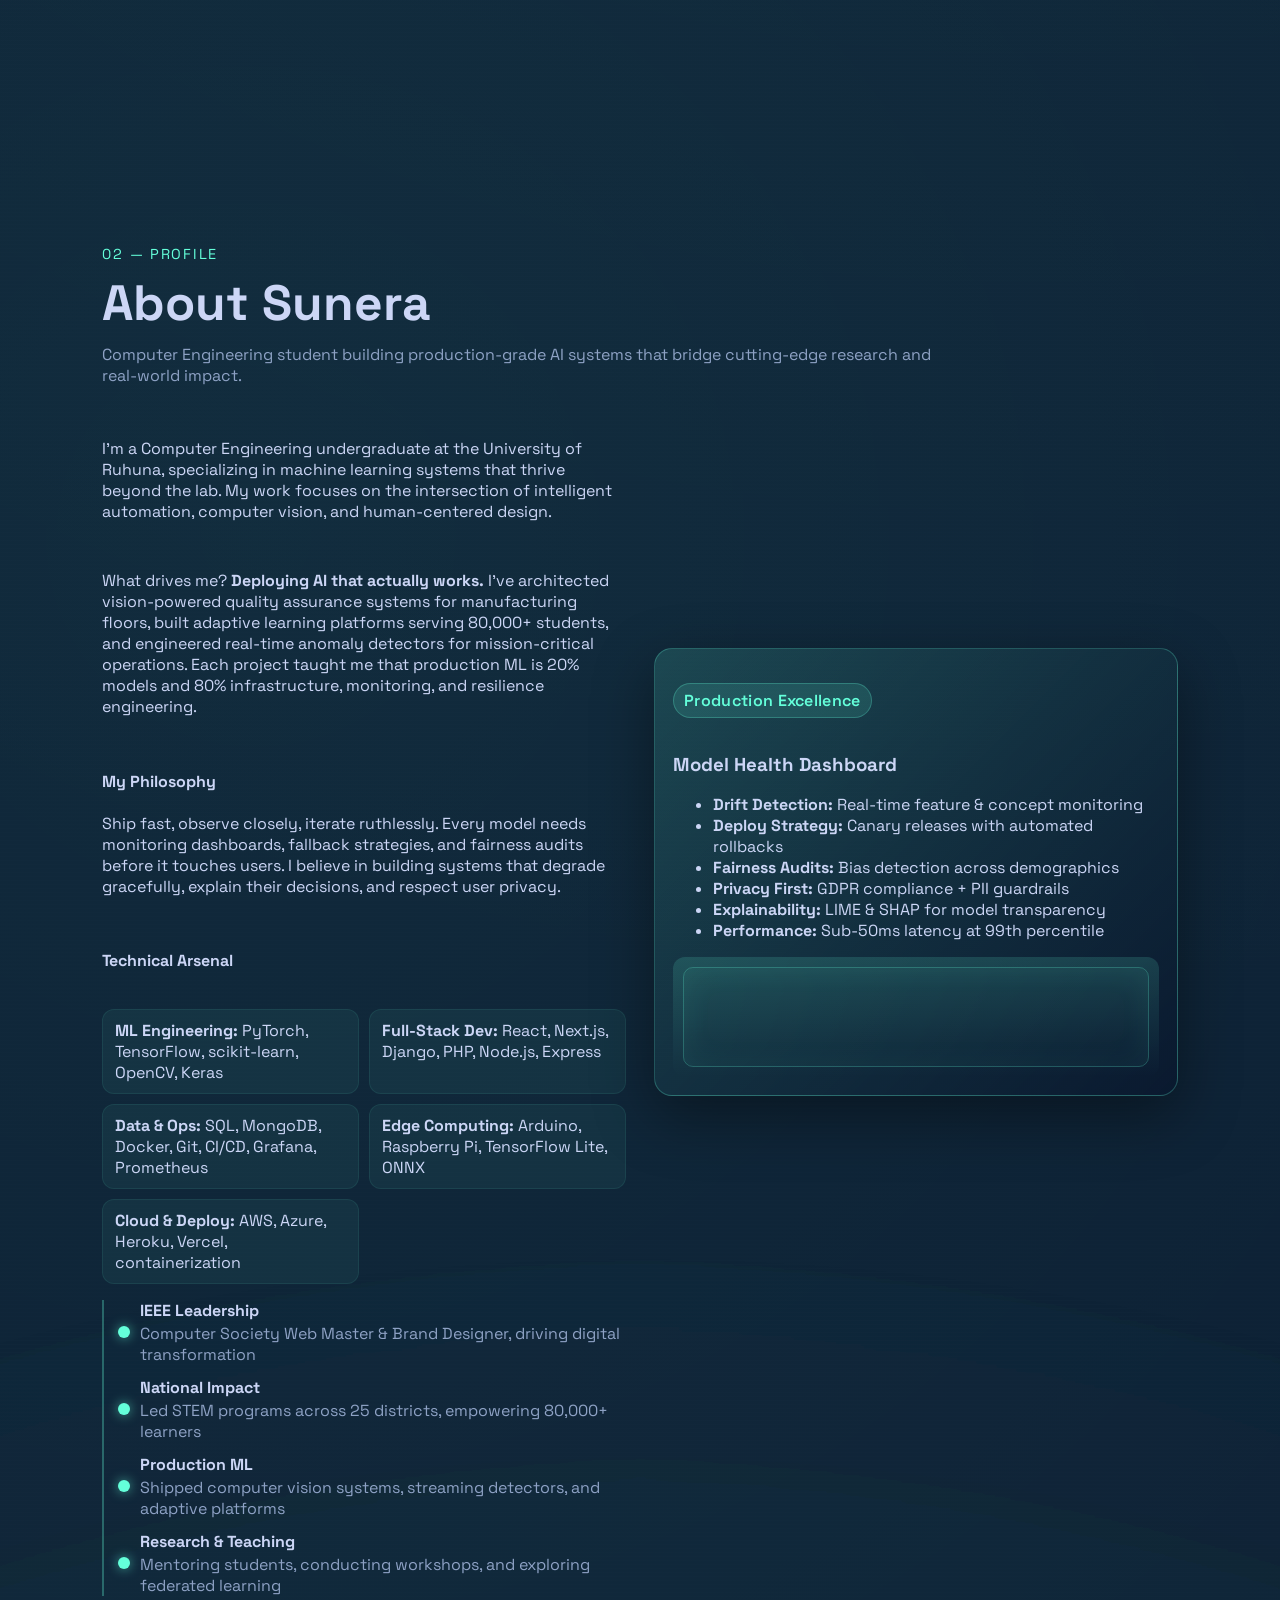
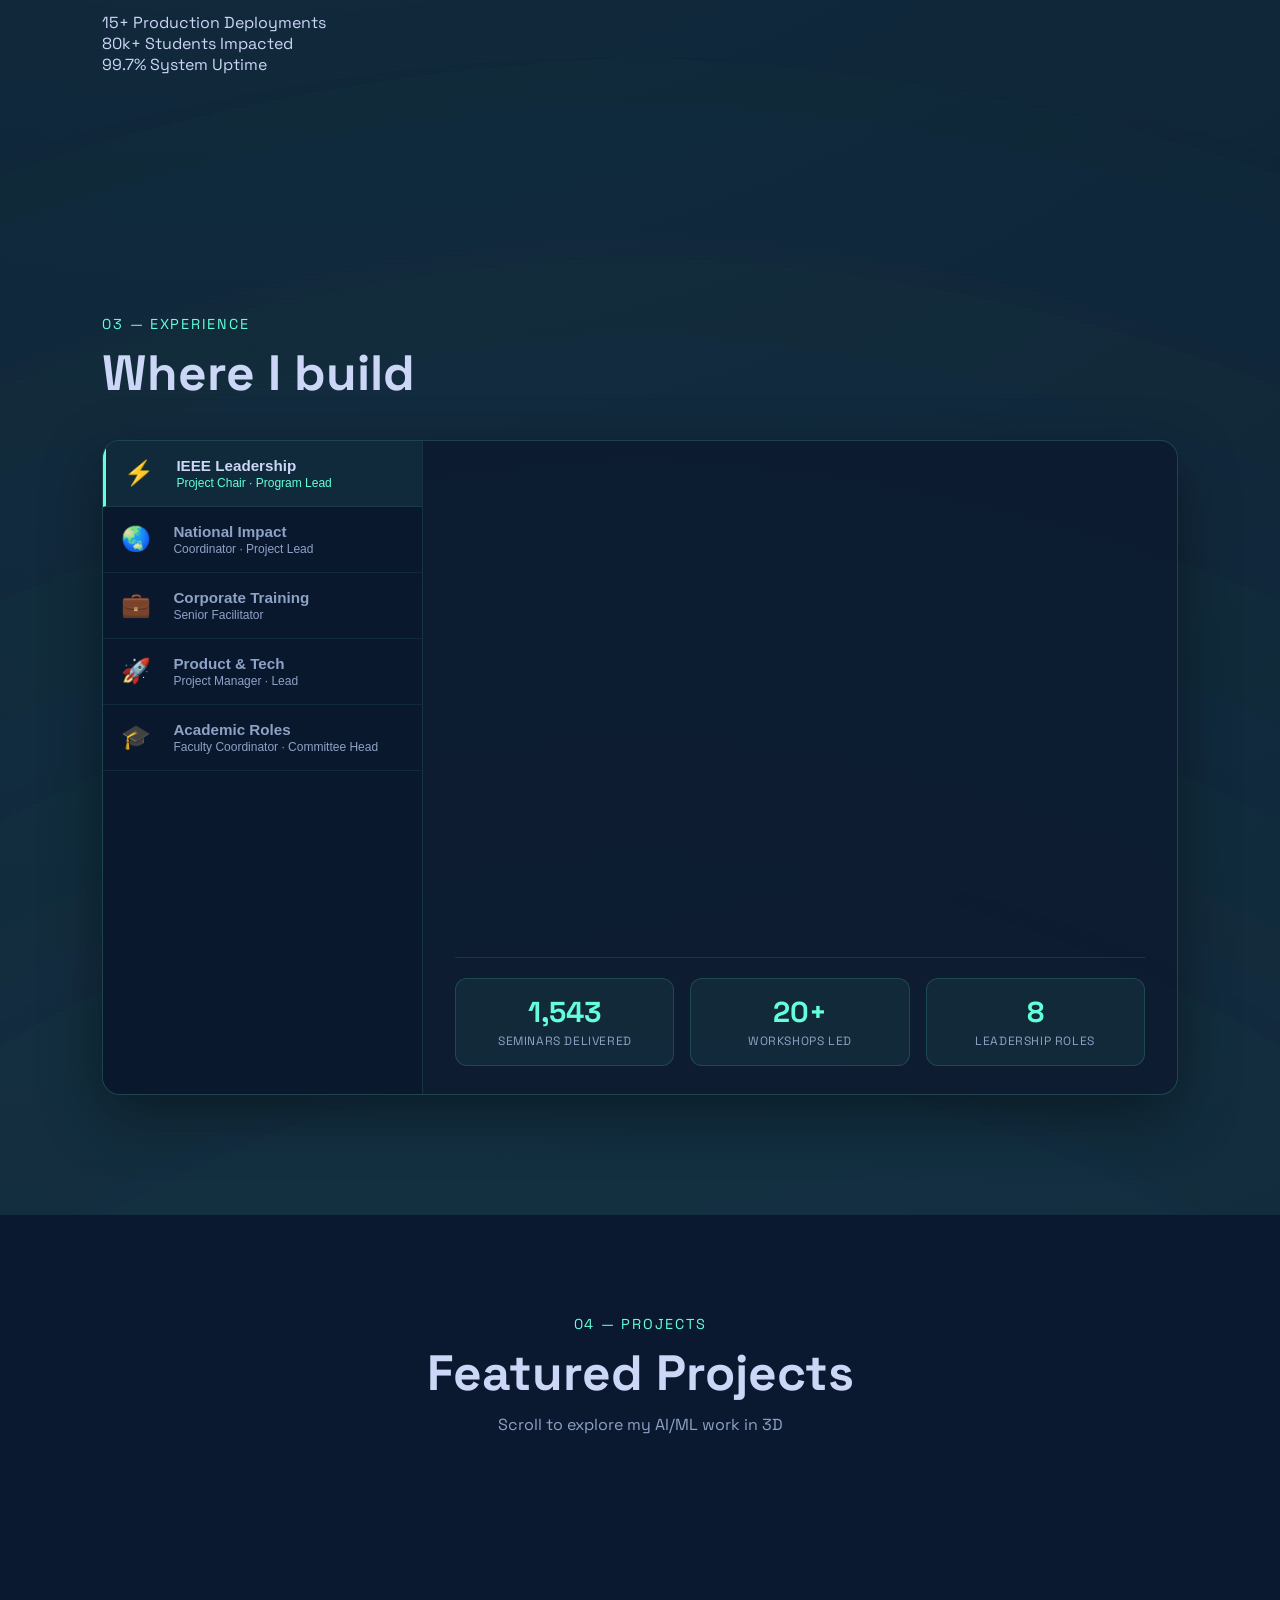
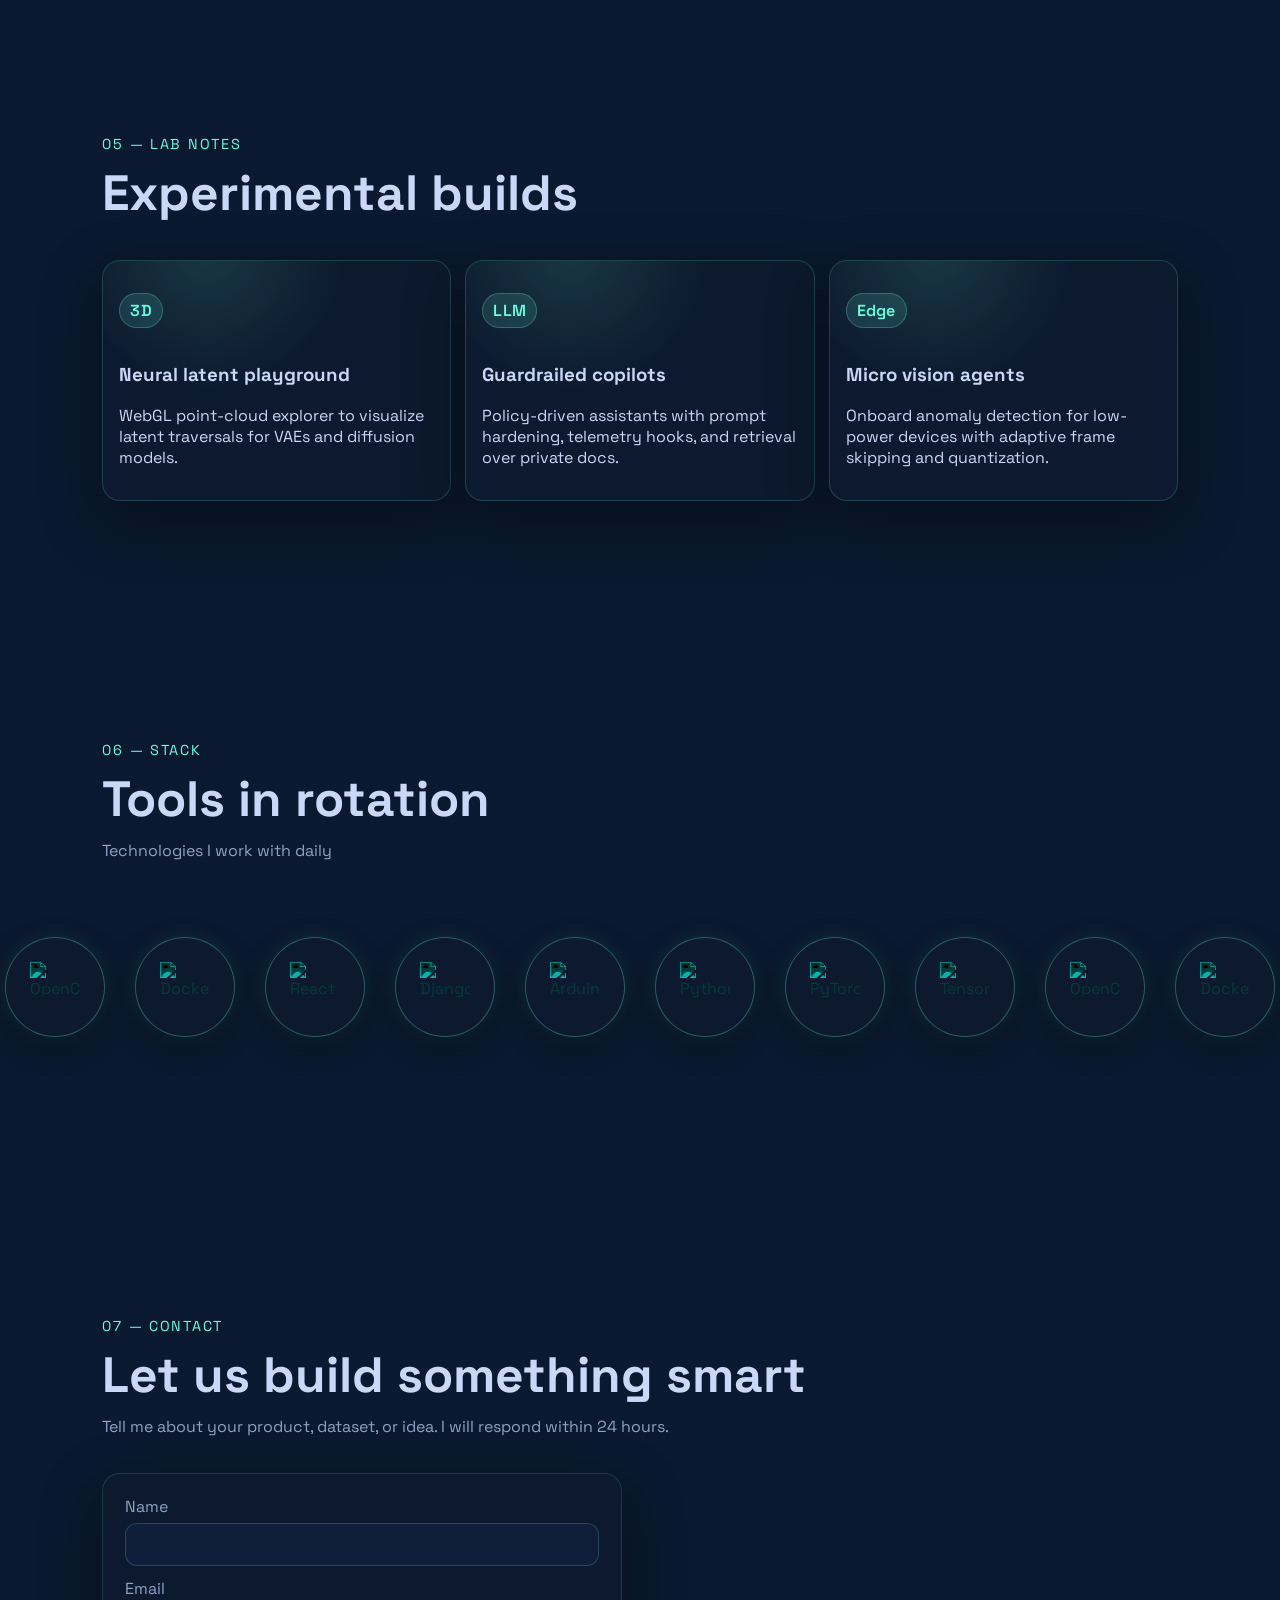
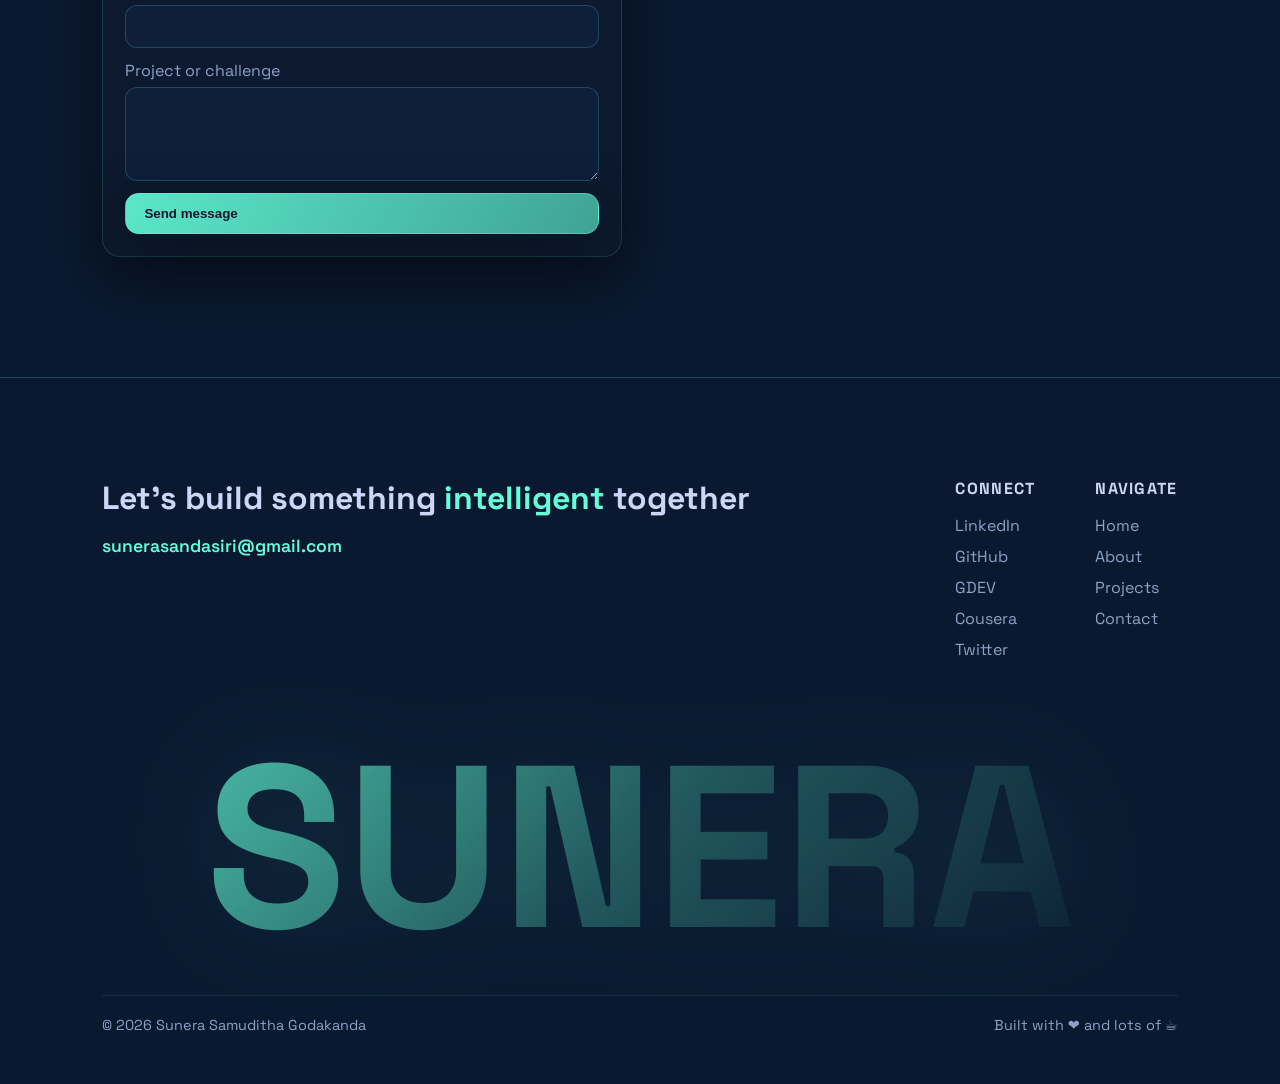
==== commit af3aaa38: "Add Leadership Theme with Organic Particle Animation - Implemented LeadershipParticleSystem for warm" ====
--- a/index.html
+++ b/index.html
@@ -7,8 +7,9 @@
   <link rel="preconnect" href="https://fonts.googleapis.com" />
   <link rel="preconnect" href="https://fonts.gstatic.com" crossorigin />
   <link rel="preconnect" href="https://cdn.jsdelivr.net" crossorigin />
-  <link href="https://fonts.googleapis.com/css2?family=Space+Grotesk:wght@400;500;600;700&family=Manrope:wght@400;600&display=swap" rel="stylesheet" />
+  <link href="https://fonts.googleapis.com/css2?family=Space+Grotesk:wght@400;500;600;700&family=Manrope:wght@400;600&family=Playfair+Display:ital,wght@0,400;0,500;0,600;0,700;1,400;1,500&family=Cormorant+Garamond:ital,wght@0,400;0,500;0,600;1,400&display=swap" rel="stylesheet" />
   <link rel="stylesheet" href="style.css" />
+  <link rel="stylesheet" href="leadership-theme.css" />
 </head>
 <body>
   <div class="background-shell">
@@ -19,6 +20,15 @@
   </div>
   <div class="cursor-glow" aria-hidden="true"></div>
   <div class="scroll-progress" aria-hidden="true"></div>
+
+  <!-- Theme Toggle Button -->
+  <div class="theme-toggle-container">
+    <button class="theme-toggle-btn" aria-label="Toggle between Technical and Leadership profile" title="Switch Profile">
+      <span class="icon-tech">🔧</span>
+      <span class="icon-leader">👔</span>
+    </button>
+    <span class="theme-toggle-label">Switch Profile</span>
+  </div>
 
   <header class="site-header" id="top">
     <div class="logo-mark" aria-label="Sunera personal logotype">
@@ -42,6 +52,7 @@
   <main>
     <section class="hero section" id="hero">
       <canvas id="neural-canvas" aria-hidden="true"></canvas>
+      <canvas id="leadership-canvas" aria-hidden="true"></canvas>
       <div class="hero-grid" aria-hidden="true" data-parallax="26"></div>
       <div class="hero-content">
         <div class="name-reveal">
@@ -526,5 +537,6 @@
   </footer>
 
   <script src="script.js"></script>
+  <script src="leadership-theme.js"></script>
 </body>
 </html>
--- a/leadership-theme.css
+++ b/leadership-theme.css
@@ -0,0 +1,948 @@
+/* ============================================== */
+/* LEADERSHIP THEME - Warm, Elegant, Human-Centered */
+/* A completely different personality from technical */
+/* ============================================== */
+
+/* Leadership Theme Variables - Warm Gold & Cream Palette */
+body.leadership-theme {
+  --bg: #1a1512;
+  --bg-secondary: #2d2420;
+  --panel: rgba(45, 36, 32, 0.95);
+  --card: rgba(35, 28, 24, 0.9);
+  --text: #f5ebe0;
+  --muted: #c4b5a5;
+  --accent: #d4a574;
+  --accent-secondary: #e8c090;
+  --accent-glow: rgba(212, 165, 116, 0.6);
+  --shadow: 0 20px 60px rgba(0, 0, 0, 0.5);
+  --radius: 24px;
+  --gradient-warm: linear-gradient(135deg, #d4a574 0%, #e8c090 50%, #f5d4a8 100%);
+}
+
+/* Base Overrides for Leadership Theme */
+body.leadership-theme {
+  background: radial-gradient(ellipse at 30% 20%, rgba(212, 165, 116, 0.08), transparent 40%),
+    radial-gradient(ellipse at 70% 80%, rgba(232, 192, 144, 0.05), transparent 35%),
+    radial-gradient(circle at 50% 50%, rgba(45, 36, 32, 1), #1a1512);
+  font-family: "Playfair Display", "Cormorant Garamond", Georgia, serif;
+}
+
+body.leadership-theme .background-shell {
+  background: linear-gradient(180deg, rgba(26, 21, 18, 0.95), rgba(45, 36, 32, 0.8));
+}
+
+body.leadership-theme .parallax {
+  background: radial-gradient(circle, rgba(212, 165, 116, 0.03), transparent 50%);
+}
+
+body.leadership-theme .scanline {
+  background-image: none;
+  background: radial-gradient(ellipse at center, rgba(212, 165, 116, 0.02), transparent 70%);
+  opacity: 0.4;
+}
+
+/* Cursor Glow - Warm Golden */
+body.leadership-theme .cursor-glow {
+  background: radial-gradient(circle, rgba(212, 165, 116, 0.5), transparent 50%);
+  filter: blur(50px);
+}
+
+/* Scroll Progress - Golden */
+body.leadership-theme .scroll-progress {
+  background: linear-gradient(90deg, var(--accent), var(--accent-secondary));
+  box-shadow: 0 0 20px var(--accent-glow);
+}
+
+/* Header - Elegant & Refined */
+body.leadership-theme .site-header {
+  background: rgba(26, 21, 18, 0.85);
+  border-bottom: 1px solid rgba(212, 165, 116, 0.2);
+  backdrop-filter: blur(15px);
+}
+
+body.leadership-theme .logo-mark .dot {
+  background: var(--accent);
+  box-shadow: 0 0 20px var(--accent-glow);
+}
+
+body.leadership-theme .logo-mark .word {
+  font-family: "Playfair Display", Georgia, serif;
+  font-weight: 600;
+  letter-spacing: 0.15em;
+}
+
+body.leadership-theme .nav-list a {
+  font-family: "Space Grotesk", sans-serif;
+  font-weight: 500;
+  letter-spacing: 0.05em;
+}
+
+body.leadership-theme .nav-list a:hover,
+body.leadership-theme .nav-list a:focus {
+  background: rgba(212, 165, 116, 0.1);
+  color: var(--accent);
+}
+
+body.leadership-theme .nav-toggle {
+  border-color: rgba(212, 165, 116, 0.4);
+}
+
+/* Hero Section - Inspirational Leader */
+body.leadership-theme .hero {
+  min-height: 100vh;
+}
+
+body.leadership-theme .hero-grid {
+  background-image:
+    radial-gradient(circle at 2px 2px, rgba(212, 165, 116, 0.08) 1px, transparent 1px);
+  background-size: 60px 60px;
+  opacity: 0.3;
+}
+
+body.leadership-theme #neural-canvas {
+  display: none;
+}
+
+body.leadership-theme .name-display {
+  font-family: "Playfair Display", Georgia, serif;
+}
+
+body.leadership-theme .name-first,
+body.leadership-theme .name-last {
+  background: var(--gradient-warm);
+  -webkit-background-clip: text;
+  -webkit-text-fill-color: transparent;
+  background-clip: text;
+}
+
+body.leadership-theme .name-last {
+  background: linear-gradient(135deg, var(--text) 0%, var(--muted) 100%);
+  -webkit-background-clip: text;
+  background-clip: text;
+}
+
+body.leadership-theme .name-underline {
+  background: linear-gradient(90deg, var(--accent), transparent);
+  box-shadow: 0 0 25px var(--accent-glow);
+}
+
+body.leadership-theme .name-display::before {
+  background: var(--gradient-warm);
+  -webkit-background-clip: text;
+  background-clip: text;
+}
+
+body.leadership-theme .glitch-text {
+  animation: none;
+  font-family: "Space Grotesk", sans-serif;
+  font-weight: 500;
+}
+
+body.leadership-theme .hero .eyebrow {
+  color: var(--accent);
+  font-style: italic;
+  letter-spacing: 0.08em;
+}
+
+body.leadership-theme .hero .lede {
+  font-family: "Space Grotesk", sans-serif;
+  font-size: 1.15rem;
+  line-height: 1.8;
+}
+
+/* Floating Badge - Elegant */
+body.leadership-theme .floating-badge {
+  background: rgba(212, 165, 116, 0.08);
+  border: 1px solid rgba(212, 165, 116, 0.25);
+  animation: gentleFloat 8s ease-in-out infinite alternate;
+}
+
+@keyframes gentleFloat {
+  0%, 100% { transform: translateY(0) rotate(0deg); }
+  50% { transform: translateY(-8px) rotate(1deg); }
+}
+
+/* Buttons - Sophisticated Gold */
+body.leadership-theme .btn {
+  border-radius: 30px;
+  border: 1px solid rgba(212, 165, 116, 0.5);
+  font-family: "Space Grotesk", sans-serif;
+  letter-spacing: 0.08em;
+  text-transform: uppercase;
+  font-size: 0.85rem;
+}
+
+body.leadership-theme .btn.primary {
+  background: var(--gradient-warm);
+  color: #1a1512;
+  box-shadow: 0 10px 40px rgba(212, 165, 116, 0.3);
+}
+
+body.leadership-theme .btn.primary:hover {
+  box-shadow: 0 15px 50px rgba(212, 165, 116, 0.45);
+}
+
+body.leadership-theme .btn.ghost {
+  background: rgba(212, 165, 116, 0.08);
+}
+
+body.leadership-theme .btn.ghost:hover {
+  background: rgba(212, 165, 116, 0.15);
+}
+
+/* Meta Cards - Warm Elegance */
+body.leadership-theme .meta-card {
+  background: var(--card);
+  border: 1px solid rgba(212, 165, 116, 0.15);
+  border-radius: var(--radius);
+}
+
+body.leadership-theme .meta-label {
+  color: var(--accent);
+  font-family: "Playfair Display", serif;
+  font-style: italic;
+}
+
+/* Chips & Pills - Gold Accents */
+body.leadership-theme .chip {
+  background: rgba(212, 165, 116, 0.12);
+  border: 1px solid rgba(212, 165, 116, 0.3);
+  color: var(--accent);
+  font-family: "Space Grotesk", sans-serif;
+}
+
+body.leadership-theme .pill {
+  border-color: rgba(212, 165, 116, 0.3);
+  color: var(--accent);
+  background: rgba(212, 165, 116, 0.08);
+}
+
+/* Floating Card - Hero Visual */
+body.leadership-theme .floating-card {
+  background: linear-gradient(160deg, rgba(212, 165, 116, 0.12), rgba(35, 28, 24, 0.95));
+  border: 1px solid rgba(212, 165, 116, 0.25);
+  animation: gentleFloat 12s ease-in-out infinite;
+}
+
+/* Section Headers - Refined Typography */
+body.leadership-theme .section-kicker {
+  color: var(--accent);
+  font-family: "Space Grotesk", sans-serif;
+  font-weight: 600;
+}
+
+body.leadership-theme .section h2 {
+  font-family: "Playfair Display", Georgia, serif;
+  font-weight: 600;
+}
+
+body.leadership-theme .section-desc {
+  font-family: "Space Grotesk", sans-serif;
+}
+
+/* Signal Board - Leadership Achievements */
+body.leadership-theme .signal-card {
+  background: var(--card);
+  border: 1px solid rgba(212, 165, 116, 0.15);
+  border-radius: var(--radius);
+}
+
+body.leadership-theme .signal-card h3 {
+  font-family: "Playfair Display", serif;
+}
+
+body.leadership-theme .signal-top .light {
+  background: var(--accent);
+  box-shadow: 0 0 15px var(--accent-glow);
+}
+
+body.leadership-theme .signal-metrics strong {
+  color: var(--accent);
+}
+
+/* About Section - Personal Story */
+body.leadership-theme .about-copy {
+  font-family: "Space Grotesk", sans-serif;
+}
+
+body.leadership-theme .about-copy .intro-text {
+  font-family: "Playfair Display", serif;
+  font-size: 1.25rem;
+  font-style: italic;
+  line-height: 1.9;
+}
+
+body.leadership-theme .philosophy-box {
+  background: rgba(212, 165, 116, 0.06);
+  border-left: 3px solid var(--accent);
+  padding: 20px 24px;
+  border-radius: 0 var(--radius) var(--radius) 0;
+}
+
+body.leadership-theme .philosophy-box h4 {
+  font-family: "Playfair Display", serif;
+  color: var(--accent);
+}
+
+body.leadership-theme .bullet-grid li {
+  background: rgba(212, 165, 116, 0.05);
+  border: 1px solid rgba(212, 165, 116, 0.1);
+}
+
+/* Timeline - Elegant Markers */
+body.leadership-theme .timeline {
+  border-left: 2px solid rgba(212, 165, 116, 0.4);
+}
+
+body.leadership-theme .timeline-item .dot {
+  background: var(--accent);
+  box-shadow: 0 0 15px var(--accent-glow);
+}
+
+body.leadership-theme .timeline .label {
+  font-family: "Playfair Display", serif;
+}
+
+/* Stats Row */
+body.leadership-theme .stats-row .stat-number {
+  color: var(--accent);
+  font-family: "Playfair Display", serif;
+}
+
+/* Holo Cards - Warm Gradient */
+body.leadership-theme .holo-card {
+  background: linear-gradient(135deg, rgba(212, 165, 116, 0.1), rgba(35, 28, 24, 0.95));
+  border: 1px solid rgba(212, 165, 116, 0.2);
+}
+
+body.leadership-theme .holo-card h3 {
+  font-family: "Playfair Display", serif;
+}
+
+body.leadership-theme .holo-card .sparkline {
+  background: linear-gradient(180deg, rgba(212, 165, 116, 0.1), transparent);
+}
+
+body.leadership-theme .holo-card .sparkline::after {
+  border-color: rgba(212, 165, 116, 0.2);
+  box-shadow: inset 0 0 30px rgba(212, 165, 116, 0.05);
+}
+
+/* Experience Section - Professional */
+body.leadership-theme .experience-shell {
+  background: var(--card);
+  border: 1px solid rgba(212, 165, 116, 0.15);
+}
+
+body.leadership-theme .exp-nav {
+  background: rgba(26, 21, 18, 0.95);
+  border-right: 1px solid rgba(212, 165, 116, 0.1);
+}
+
+body.leadership-theme .exp-tab {
+  border-bottom: 1px solid rgba(212, 165, 116, 0.08);
+}
+
+body.leadership-theme .exp-tab:hover {
+  background: rgba(212, 165, 116, 0.04);
+}
+
+body.leadership-theme .exp-tab.active {
+  background: rgba(212, 165, 116, 0.08);
+  border-left: 3px solid var(--accent);
+}
+
+body.leadership-theme .exp-tab.active .exp-tab-role {
+  color: var(--accent);
+}
+
+body.leadership-theme .exp-badge {
+  background: rgba(212, 165, 116, 0.15);
+  border: 1px solid rgba(212, 165, 116, 0.3);
+  color: var(--accent);
+}
+
+body.leadership-theme .exp-title {
+  font-family: "Playfair Display", serif;
+}
+
+body.leadership-theme .exp-points li::marker {
+  color: var(--accent);
+}
+
+body.leadership-theme .exp-stats {
+  border-top: 1px solid rgba(212, 165, 116, 0.12);
+}
+
+body.leadership-theme .exp-stat {
+  background: rgba(212, 165, 116, 0.06);
+  border: 1px solid rgba(212, 165, 116, 0.15);
+}
+
+body.leadership-theme .exp-stat-value {
+  color: var(--accent);
+  font-family: "Playfair Display", serif;
+}
+
+/* Projects 3D Section */
+body.leadership-theme .showcase-3d-container {
+  background: var(--bg);
+}
+
+body.leadership-theme .project-3d-card {
+  background: var(--card);
+  border: 1px solid rgba(212, 165, 116, 0.15);
+}
+
+body.leadership-theme .project-3d-tag {
+  color: var(--accent);
+}
+
+body.leadership-theme .project-3d-content h3 {
+  font-family: "Playfair Display", serif;
+}
+
+body.leadership-theme .project-3d-tech span {
+  background: rgba(212, 165, 116, 0.08);
+  border: 1px solid rgba(212, 165, 116, 0.25);
+  color: var(--accent);
+}
+
+body.leadership-theme .floating-icon {
+  filter: drop-shadow(0 0 20px rgba(212, 165, 116, 0.4));
+}
+
+/* Labs Section */
+body.leadership-theme .lab-card {
+  background: var(--card);
+  border: 1px solid rgba(212, 165, 116, 0.15);
+}
+
+body.leadership-theme .lab-card::after {
+  background: radial-gradient(circle at 30% 20%, rgba(212, 165, 116, 0.1), transparent 50%);
+}
+
+body.leadership-theme .lab-card h3 {
+  font-family: "Playfair Display", serif;
+}
+
+/* Stack Section - Icon Belt */
+body.leadership-theme .icon-circle {
+  border: 1px solid rgba(212, 165, 116, 0.3);
+  background: var(--card);
+  box-shadow: 0 10px 30px rgba(0, 0, 0, 0.3), 0 0 20px rgba(212, 165, 116, 0.08);
+}
+
+body.leadership-theme .icon-circle:hover {
+  box-shadow: 0 20px 50px rgba(0, 0, 0, 0.4), 0 0 40px rgba(212, 165, 116, 0.2);
+}
+
+body.leadership-theme .icon-circle img {
+  filter: invert(1) sepia(1) saturate(0.8) hue-rotate(340deg);
+}
+
+/* Contact Section */
+body.leadership-theme .contact-form {
+  background: var(--card);
+  border: 1px solid rgba(212, 165, 116, 0.15);
+}
+
+body.leadership-theme .contact-form input,
+body.leadership-theme .contact-form textarea {
+  border: 1px solid rgba(212, 165, 116, 0.2);
+  background: rgba(45, 36, 32, 0.7);
+}
+
+body.leadership-theme .contact-form input:focus,
+body.leadership-theme .contact-form textarea:focus {
+  border-color: var(--accent);
+  outline: none;
+  box-shadow: 0 0 15px rgba(212, 165, 116, 0.2);
+}
+
+/* Giant Footer */
+body.leadership-theme .giant-footer {
+  border-top: 1px solid rgba(212, 165, 116, 0.2);
+  background: linear-gradient(180deg, var(--bg), rgba(26, 21, 18, 1));
+}
+
+body.leadership-theme .footer-brand h4 .accent {
+  color: var(--accent);
+}
+
+body.leadership-theme .contact-email {
+  color: var(--accent);
+}
+
+body.leadership-theme .contact-email:hover {
+  color: var(--text);
+}
+
+body.leadership-theme .footer-col a:hover {
+  color: var(--accent);
+}
+
+body.leadership-theme .giant-text {
+  background: linear-gradient(135deg, rgba(212, 165, 116, 0.9) 0%, rgba(232, 192, 144, 0.5) 50%, rgba(26, 21, 18, 0.8) 100%);
+  -webkit-background-clip: text;
+  background-clip: text;
+  filter: drop-shadow(0 0 60px rgba(212, 165, 116, 0.15));
+}
+
+body.leadership-theme .footer-bottom {
+  border-top: 1px solid rgba(212, 165, 116, 0.1);
+}
+
+/* ================================== */
+/* Theme Toggle Button - Fixed Corner */
+/* ================================== */
+.theme-toggle-container {
+  position: fixed;
+  top: 100px;
+  right: 20px;
+  z-index: 999;
+  display: flex;
+  flex-direction: column;
+  align-items: flex-end;
+  gap: 8px;
+}
+
+.theme-toggle-btn {
+  width: 60px;
+  height: 60px;
+  border-radius: 50%;
+  border: 2px solid rgba(100, 255, 218, 0.4);
+  background: rgba(10, 25, 47, 0.9);
+  cursor: pointer;
+  display: flex;
+  align-items: center;
+  justify-content: center;
+  font-size: 1.5rem;
+  transition: all 0.4s cubic-bezier(0.16, 1, 0.3, 1);
+  box-shadow: 0 10px 40px rgba(0, 0, 0, 0.4);
+  backdrop-filter: blur(10px);
+  overflow: hidden;
+  position: relative;
+}
+
+.theme-toggle-btn:hover {
+  transform: scale(1.1);
+  box-shadow: 0 15px 50px rgba(100, 255, 218, 0.3);
+  border-color: rgba(100, 255, 218, 0.6);
+}
+
+.theme-toggle-btn .icon-tech,
+.theme-toggle-btn .icon-leader {
+  position: absolute;
+  transition: all 0.4s cubic-bezier(0.16, 1, 0.3, 1);
+}
+
+.theme-toggle-btn .icon-tech {
+  opacity: 1;
+  transform: translateY(0) scale(1);
+}
+
+.theme-toggle-btn .icon-leader {
+  opacity: 0;
+  transform: translateY(20px) scale(0.5);
+}
+
+body.leadership-theme .theme-toggle-btn {
+  border-color: rgba(212, 165, 116, 0.4);
+  background: rgba(26, 21, 18, 0.9);
+}
+
+body.leadership-theme .theme-toggle-btn:hover {
+  box-shadow: 0 15px 50px rgba(212, 165, 116, 0.3);
+  border-color: rgba(212, 165, 116, 0.6);
+}
+
+body.leadership-theme .theme-toggle-btn .icon-tech {
+  opacity: 0;
+  transform: translateY(-20px) scale(0.5);
+}
+
+body.leadership-theme .theme-toggle-btn .icon-leader {
+  opacity: 1;
+  transform: translateY(0) scale(1);
+}
+
+.theme-toggle-label {
+  font-size: 0.7rem;
+  text-transform: uppercase;
+  letter-spacing: 0.1em;
+  color: var(--muted);
+  background: rgba(10, 25, 47, 0.8);
+  padding: 6px 12px;
+  border-radius: 20px;
+  backdrop-filter: blur(10px);
+  border: 1px solid rgba(100, 255, 218, 0.2);
+  opacity: 0;
+  transform: translateX(10px);
+  transition: all 0.3s ease;
+  white-space: nowrap;
+}
+
+.theme-toggle-container:hover .theme-toggle-label {
+  opacity: 1;
+  transform: translateX(0);
+}
+
+body.leadership-theme .theme-toggle-label {
+  background: rgba(26, 21, 18, 0.8);
+  border-color: rgba(212, 165, 116, 0.2);
+}
+
+/* ======================================= */
+/* Leadership Canvas - Organic Particles   */
+/* ======================================= */
+#leadership-canvas {
+  position: absolute;
+  inset: 0;
+  width: 100%;
+  height: 100%;
+  z-index: 0;
+  pointer-events: none;
+  opacity: 0;
+  transition: opacity 0.8s ease;
+}
+
+body.leadership-theme #leadership-canvas {
+  opacity: 1;
+}
+
+body.leadership-theme #neural-canvas {
+  opacity: 0;
+}
+
+/* ======================================== */
+/* Leadership-Specific Content Sections    */
+/* ======================================== */
+
+/* Leadership Hero Alternative Content */
+.leadership-hero-content {
+  display: none;
+}
+
+body.leadership-theme .leadership-hero-content {
+  display: block;
+}
+
+body.leadership-theme .tech-hero-content {
+  display: none;
+}
+
+/* Leadership Signal Board - Impact Metrics */
+.leadership-signal-content {
+  display: none;
+}
+
+body.leadership-theme .leadership-signal-content {
+  display: block;
+}
+
+body.leadership-theme .tech-signal-content {
+  display: none;
+}
+
+/* Leadership About Section */
+.leadership-about-content {
+  display: none;
+}
+
+body.leadership-theme .leadership-about-content {
+  display: block;
+}
+
+body.leadership-theme .tech-about-content {
+  display: none;
+}
+
+/* Leadership Labs - Initiatives */
+.leadership-labs-content {
+  display: none;
+}
+
+body.leadership-theme .leadership-labs-content {
+  display: block;
+}
+
+body.leadership-theme .tech-labs-content {
+  display: none;
+}
+
+/* Leadership Stack - Soft Skills */
+.leadership-stack-content {
+  display: none;
+}
+
+body.leadership-theme .leadership-stack-content {
+  display: block;
+}
+
+body.leadership-theme .tech-stack-content {
+  display: none;
+}
+
+/* Leadership Contact Section */
+.leadership-contact-header {
+  display: none;
+}
+
+body.leadership-theme .leadership-contact-header {
+  display: block;
+}
+
+body.leadership-theme .tech-contact-header {
+  display: none;
+}
+
+/* ================================== */
+/* Responsive Adjustments             */
+/* ================================== */
+@media (max-width: 900px) {
+  .theme-toggle-container {
+    top: auto;
+    bottom: 20px;
+    right: 20px;
+  }
+  
+  .theme-toggle-btn {
+    width: 50px;
+    height: 50px;
+    font-size: 1.2rem;
+  }
+  
+  body.leadership-theme .exp-tab.active {
+    border-left: none;
+    border-bottom: 3px solid var(--accent);
+  }
+}
+
+/* ================================== */
+/* Theme Transition Animations        */
+/* ================================== */
+body {
+  transition: background 0.6s ease, color 0.3s ease;
+}
+
+.site-header,
+.cursor-glow,
+.scroll-progress,
+.btn,
+.chip,
+.pill,
+.signal-card,
+.meta-card,
+.holo-card,
+.floating-card,
+.floating-badge,
+.experience-shell,
+.exp-tab,
+.exp-badge,
+.exp-stat,
+.project-3d-card,
+.lab-card,
+.icon-circle,
+.contact-form,
+.giant-footer {
+  transition: background 0.5s ease, border-color 0.5s ease, box-shadow 0.5s ease, color 0.3s ease;
+}
+
+/* Smooth font family transition */
+body,
+h1, h2, h3, h4, h5, h6,
+.name-display,
+.section h2,
+.exp-title,
+.lab-card h3 {
+  transition: font-family 0.1s ease;
+}
+
+/* ================================== */
+/* Leadership Skills Cloud Styles     */
+/* ================================== */
+.skills-cloud {
+  display: flex;
+  flex-wrap: wrap;
+  gap: 15px;
+  justify-content: center;
+  padding: 40px 0;
+}
+
+.skill-orb {
+  padding: 16px 28px;
+  border-radius: 50px;
+  background: var(--card);
+  border: 1px solid rgba(212, 165, 116, 0.25);
+  color: var(--text);
+  font-family: "Space Grotesk", sans-serif;
+  font-weight: 500;
+  font-size: 0.95rem;
+  transition: all 0.4s cubic-bezier(0.16, 1, 0.3, 1);
+  cursor: default;
+  animation: orbFloat 6s ease-in-out infinite;
+}
+
+.skill-orb:nth-child(odd) {
+  animation-delay: -1s;
+}
+
+.skill-orb:nth-child(3n) {
+  animation-delay: -2.5s;
+}
+
+.skill-orb:hover {
+  transform: translateY(-8px) scale(1.05);
+  background: rgba(212, 165, 116, 0.15);
+  border-color: var(--accent);
+  box-shadow: 0 15px 40px rgba(212, 165, 116, 0.25);
+}
+
+@keyframes orbFloat {
+  0%, 100% { transform: translateY(0); }
+  50% { transform: translateY(-10px); }
+}
+
+/* ================================== */
+/* Quote/Philosophy Block             */
+/* ================================== */
+.leadership-quote {
+  text-align: center;
+  padding: 60px 40px;
+  margin: 40px 0;
+  background: linear-gradient(135deg, rgba(212, 165, 116, 0.06), transparent);
+  border-radius: var(--radius);
+  border: 1px solid rgba(212, 165, 116, 0.1);
+  position: relative;
+}
+
+.leadership-quote::before {
+  content: '"';
+  position: absolute;
+  top: 20px;
+  left: 30px;
+  font-size: 6rem;
+  font-family: "Playfair Display", serif;
+  color: rgba(212, 165, 116, 0.15);
+  line-height: 1;
+}
+
+.leadership-quote blockquote {
+  font-family: "Playfair Display", serif;
+  font-size: 1.6rem;
+  font-style: italic;
+  line-height: 1.8;
+  margin: 0;
+  color: var(--text);
+}
+
+.leadership-quote cite {
+  display: block;
+  margin-top: 20px;
+  font-family: "Space Grotesk", sans-serif;
+  font-style: normal;
+  color: var(--accent);
+  font-size: 0.95rem;
+}
+
+/* ================================== */
+/* Impact Statistics Grid             */
+/* ================================== */
+.impact-grid {
+  display: grid;
+  grid-template-columns: repeat(auto-fit, minmax(200px, 1fr));
+  gap: 24px;
+  margin: 40px 0;
+}
+
+.impact-stat {
+  text-align: center;
+  padding: 32px 20px;
+  background: var(--card);
+  border: 1px solid rgba(212, 165, 116, 0.15);
+  border-radius: var(--radius);
+  transition: all 0.4s cubic-bezier(0.16, 1, 0.3, 1);
+}
+
+.impact-stat:hover {
+  transform: translateY(-8px);
+  border-color: rgba(212, 165, 116, 0.35);
+  box-shadow: 0 20px 50px rgba(0, 0, 0, 0.3);
+}
+
+.impact-number {
+  font-family: "Playfair Display", serif;
+  font-size: 3rem;
+  font-weight: 700;
+  color: var(--accent);
+  display: block;
+  line-height: 1.1;
+}
+
+.impact-label {
+  font-family: "Space Grotesk", sans-serif;
+  font-size: 0.85rem;
+  color: var(--muted);
+  text-transform: uppercase;
+  letter-spacing: 0.1em;
+  margin-top: 8px;
+  display: block;
+}
+
+/* ================================== */
+/* Values/Principles Cards            */
+/* ================================== */
+.values-grid {
+  display: grid;
+  grid-template-columns: repeat(auto-fit, minmax(280px, 1fr));
+  gap: 24px;
+}
+
+.value-card {
+  padding: 32px;
+  background: var(--card);
+  border: 1px solid rgba(212, 165, 116, 0.15);
+  border-radius: var(--radius);
+  text-align: center;
+  transition: all 0.4s cubic-bezier(0.16, 1, 0.3, 1);
+}
+
+.value-card:hover {
+  transform: translateY(-8px);
+  border-color: rgba(212, 165, 116, 0.35);
+  box-shadow: 0 20px 50px rgba(0, 0, 0, 0.3);
+}
+
+.value-icon {
+  font-size: 3rem;
+  margin-bottom: 16px;
+  display: block;
+}
+
+.value-card h4 {
+  font-family: "Playfair Display", serif;
+  font-size: 1.3rem;
+  margin: 0 0 12px;
+  color: var(--text);
+}
+
+.value-card p {
+  font-family: "Space Grotesk", sans-serif;
+  color: var(--muted);
+  margin: 0;
+  line-height: 1.7;
+}
+
+/* Screen reader only utility */
+.sr-only {
+  position: absolute;
+  width: 1px;
+  height: 1px;
+  padding: 0;
+  margin: -1px;
+  overflow: hidden;
+  clip: rect(0, 0, 0, 0);
+  white-space: nowrap;
+  border: 0;
+}
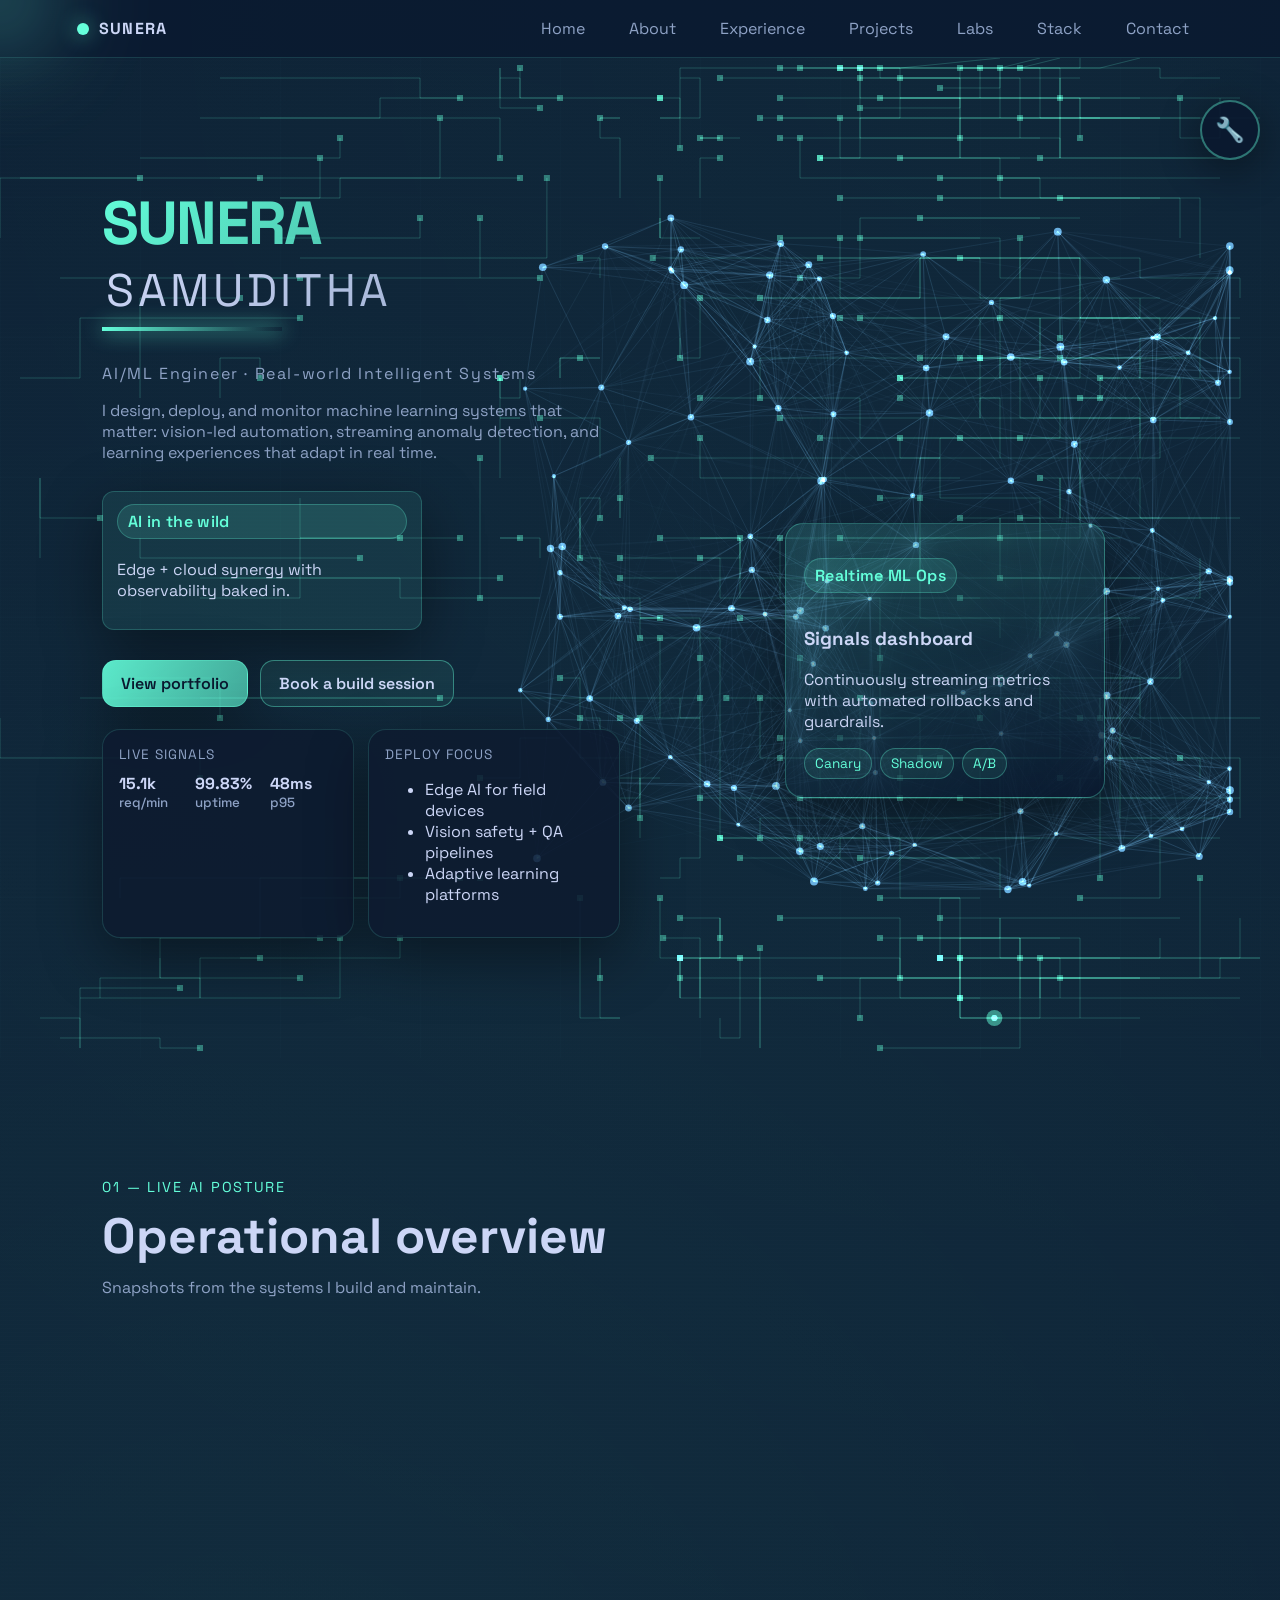
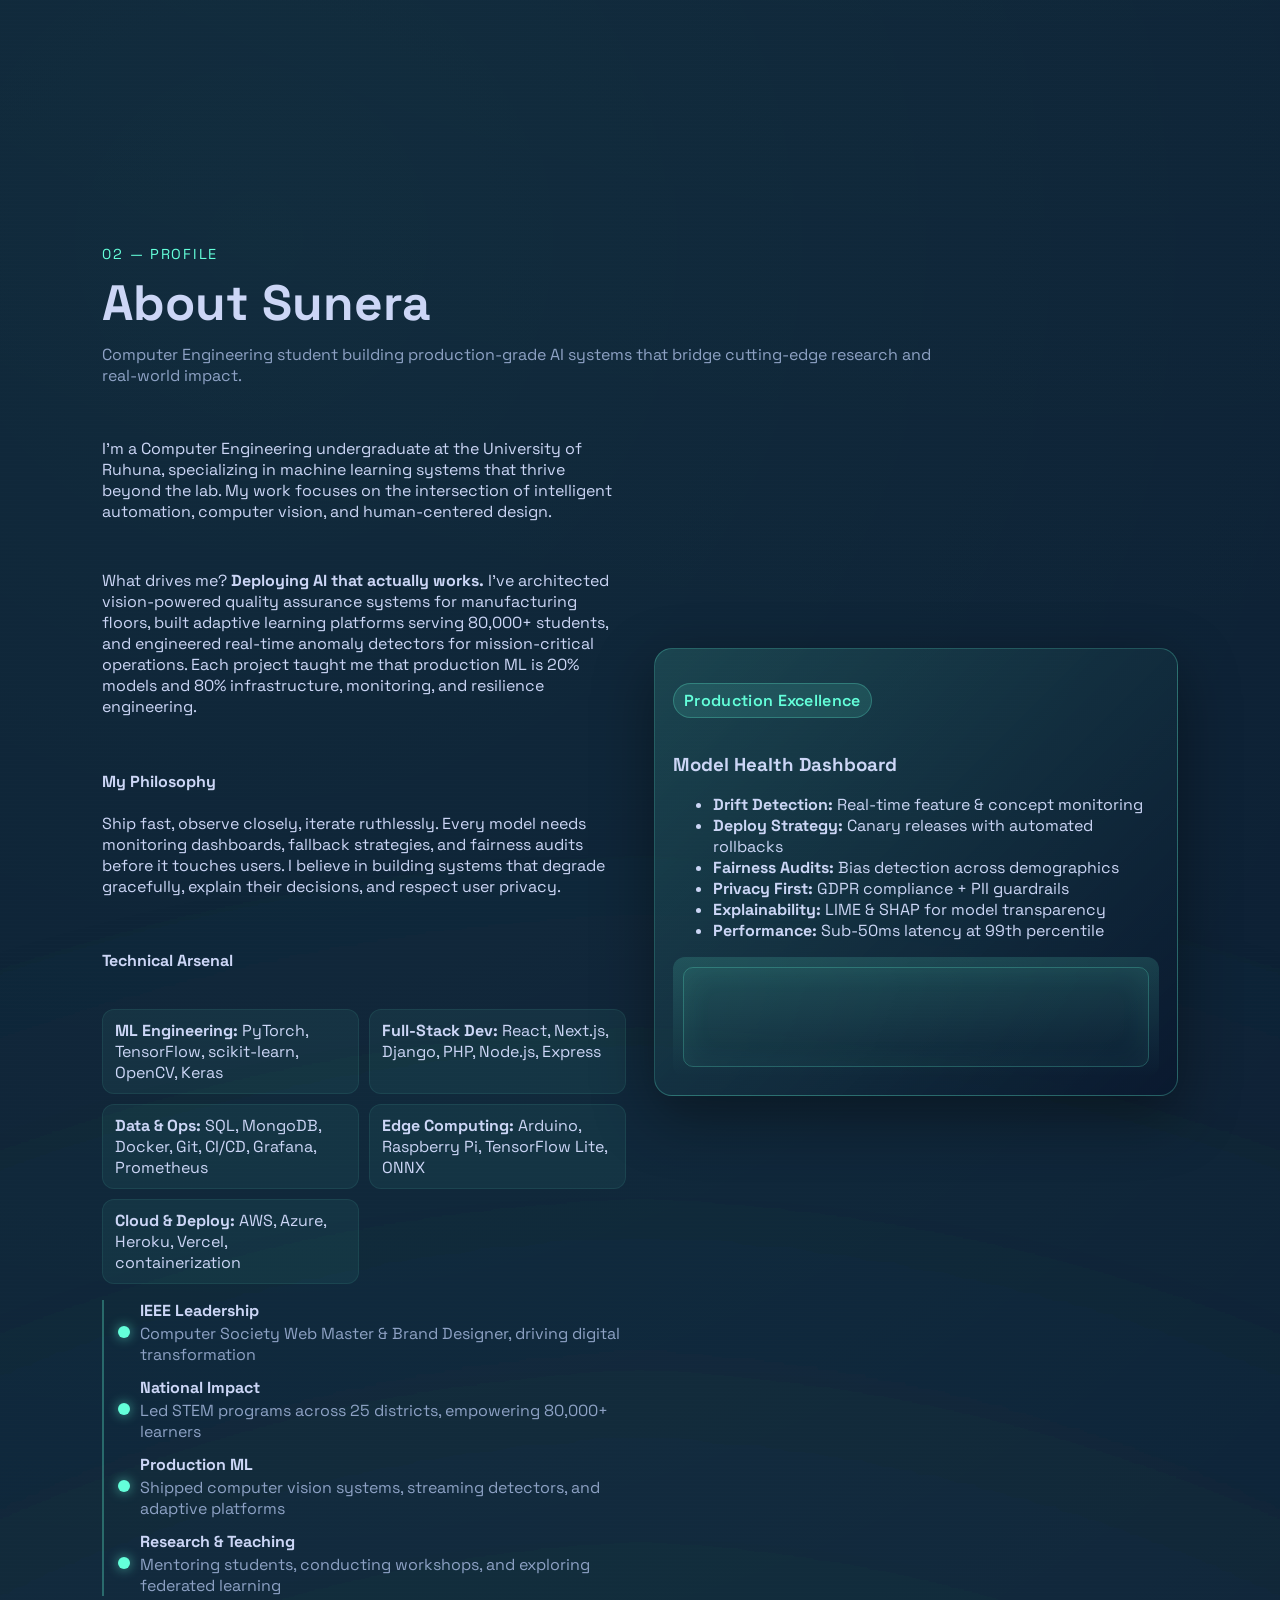
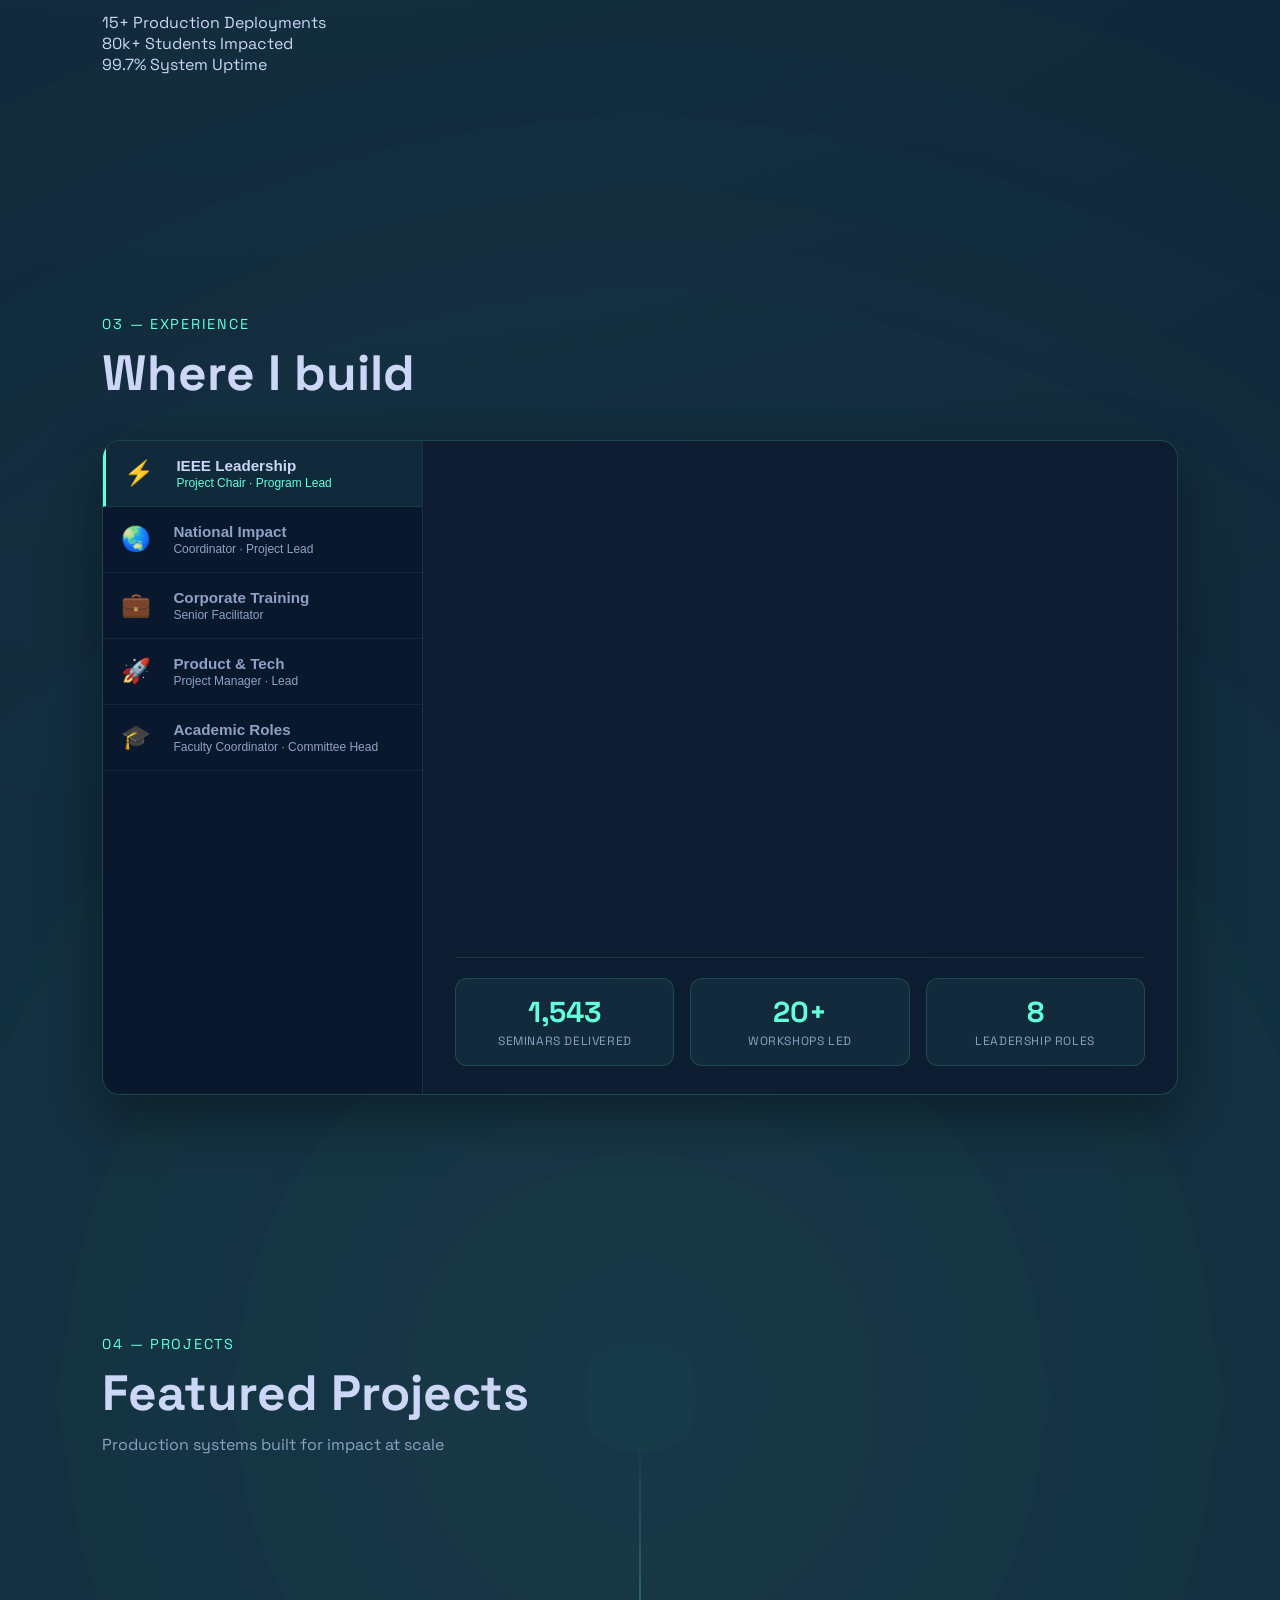
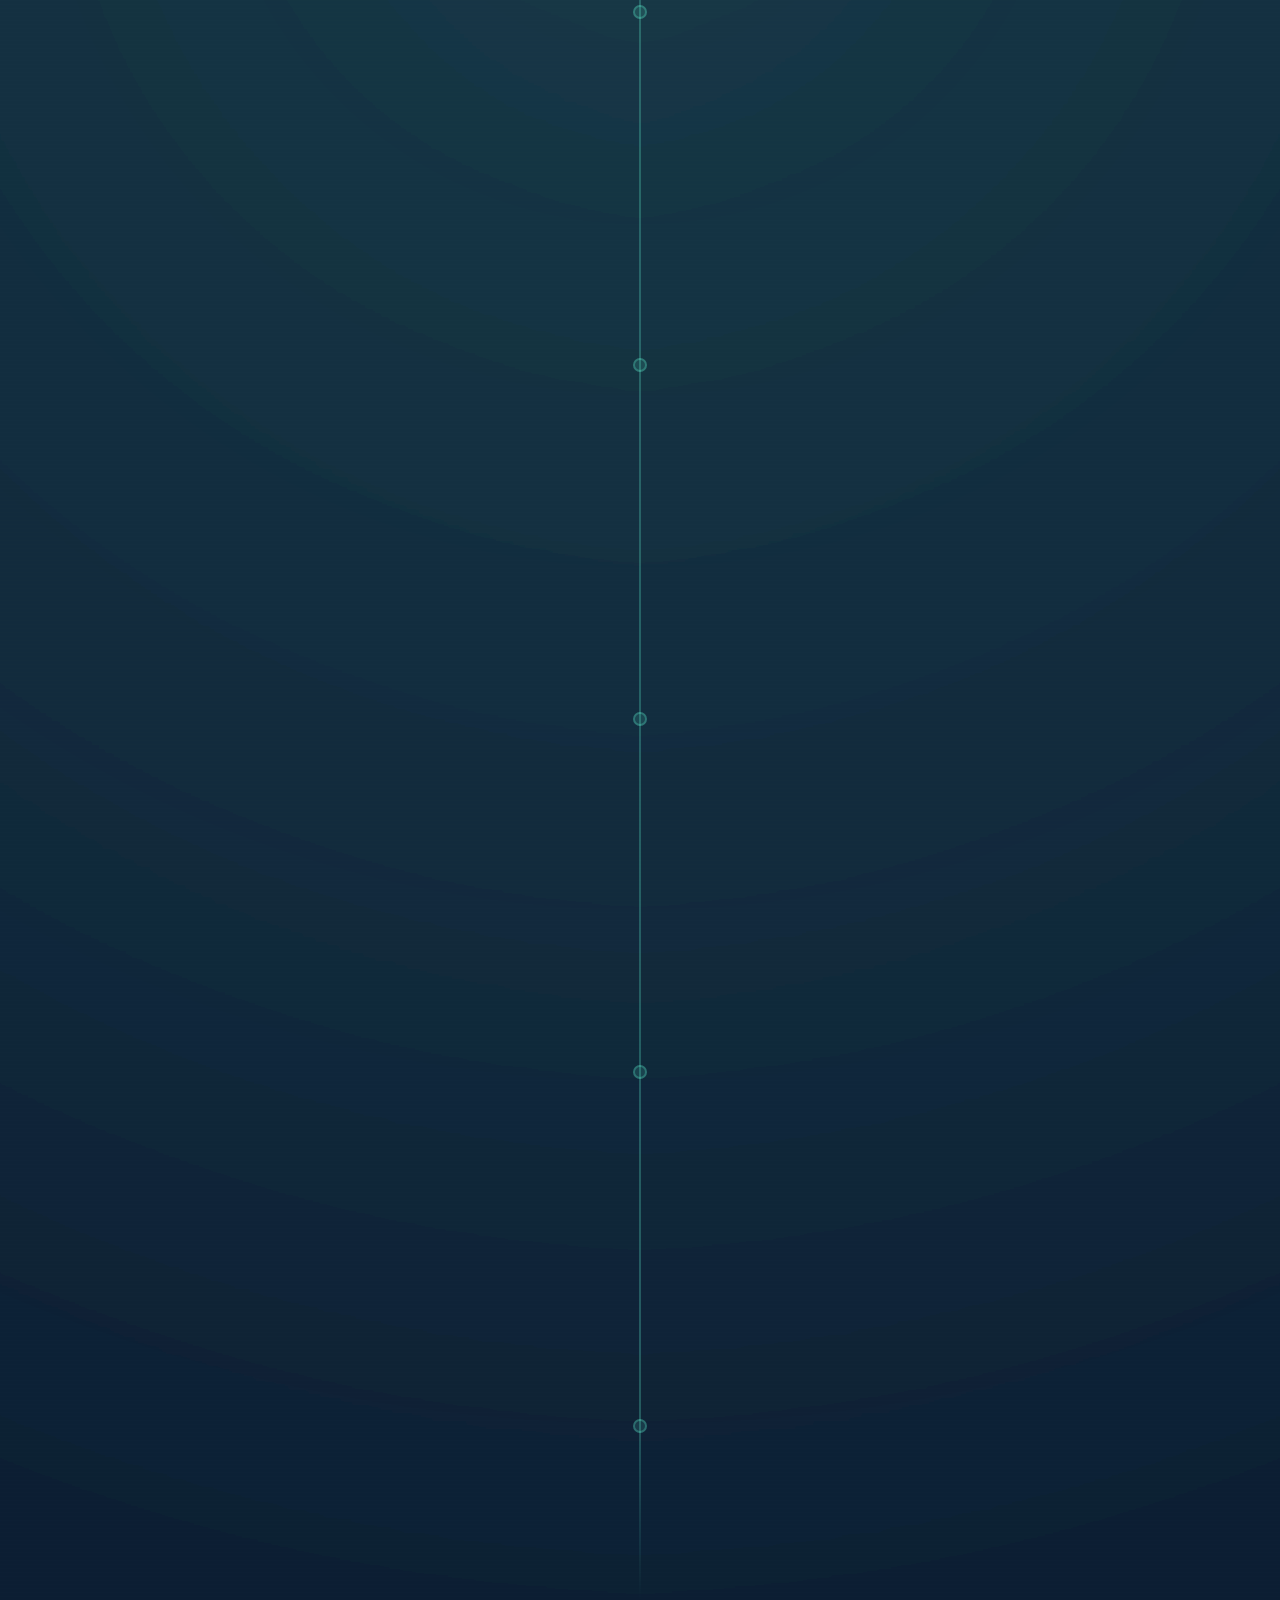
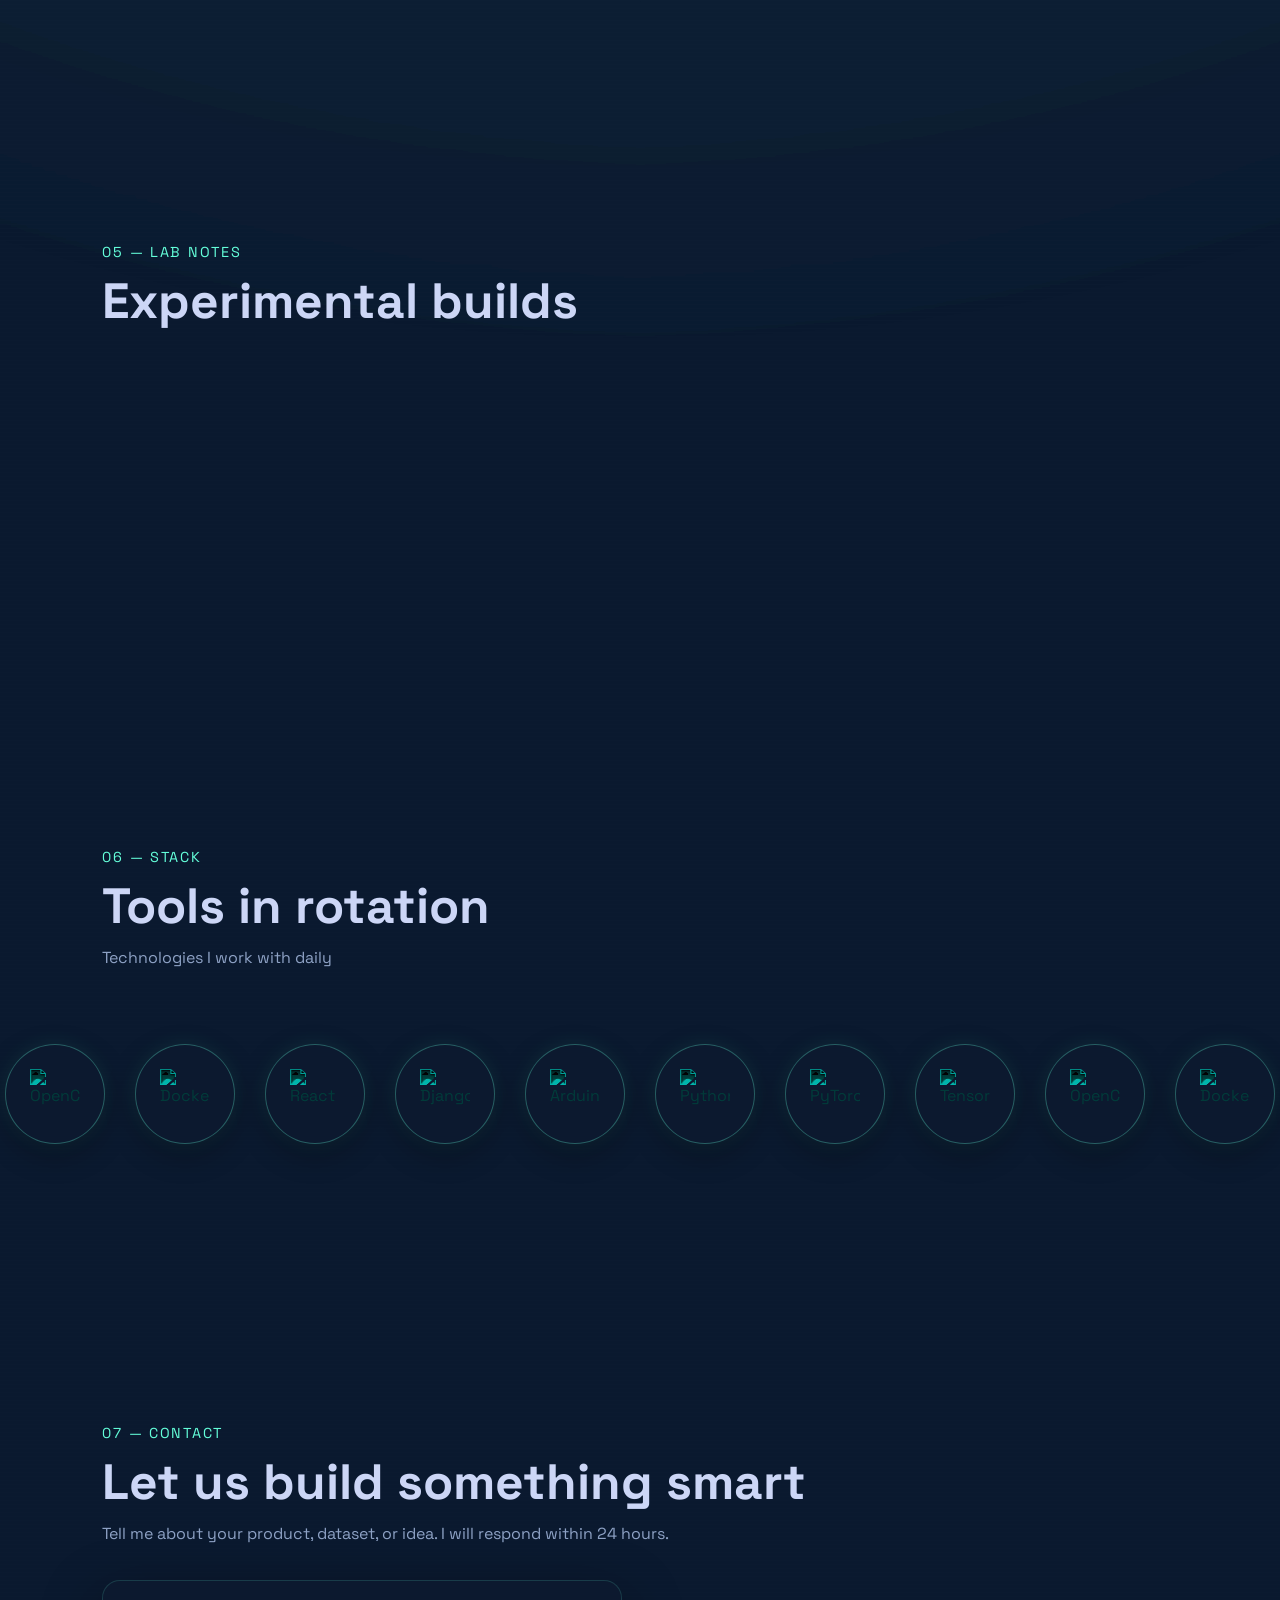
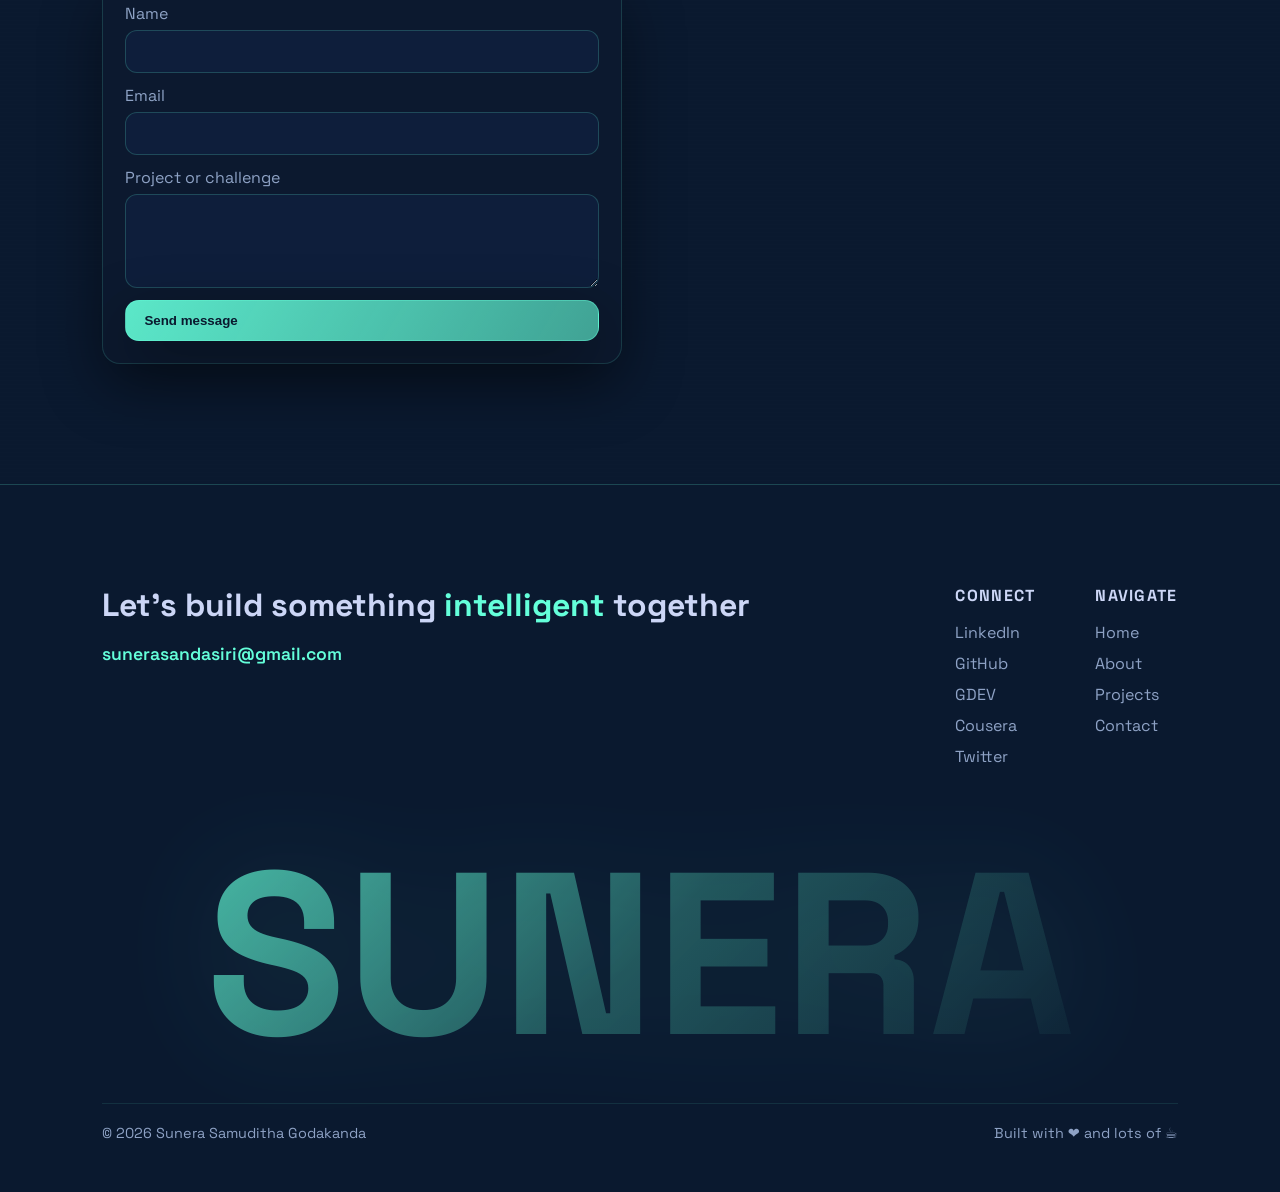
==== commit 990b22b0: "refactor: redesign projects section with lens cascade layout and enhanced animations" ====
--- a/index.html
+++ b/index.html
@@ -318,108 +318,133 @@
       </div>
     </section>
 
-    <!-- Featured Projects 3D Section -->
-    <section class="showcase-3d-container" id="projects">
-      <div class="showcase-sticky">
-        <div class="showcase-header">
-          <p class="section-kicker">04 — Projects</p>
-          <h2>Featured Projects</h2>
-          <p class="section-desc">Scroll to explore my AI/ML work in 3D</p>
-        </div>
-        <div class="showcase-world">
-          <div class="showcase-camera">
-            <!-- Project Card 1 -->
-            <div class="project-3d left" style="--z: -400px" data-index="0">
-              <div class="project-3d-card">
-                <div class="project-3d-visual" style="background: linear-gradient(135deg, #64ffda 0%, #0a192f 100%);">
-                  <div class="floating-icon">📚</div>
-                </div>
-                <div class="project-3d-content">
-                  <span class="project-3d-tag">Bootstrap · PHP · SQL</span>
-                  <h3>LEARNY</h3>
-                  <p>Accessible e-learning platform with instructor dashboards, cohort analytics, and adaptive recommendations.</p>
-                  <div class="project-3d-tech">
-                    <span>Analytics</span>
-                    <span>Access Control</span>
-                    <span>A/B Content</span>
-                  </div>
-                </div>
-              </div>
-            </div>
-            <!-- Project Card 2 -->
-            <div class="project-3d right" style="--z: -1200px" data-index="1">
-              <div class="project-3d-card">
-                <div class="project-3d-visual" style="background: linear-gradient(135deg, #0a192f 0%, #64ffda 100%);">
-                  <div class="floating-icon">🌧️</div>
-                </div>
-                <div class="project-3d-content">
-                  <span class="project-3d-tag">IoT · Edge Vision</span>
-                  <h3>DrySmart+</h3>
-                  <p>Weather-aware drying system with rain detection, automated cover control, and telemetry for efficiency.</p>
-                  <div class="project-3d-tech">
-                    <span>Edge AI</span>
-                    <span>Telemetry</span>
-                    <span>Energy Aware</span>
-                  </div>
-                </div>
-              </div>
-            </div>
-            <!-- Project Card 3 -->
-            <div class="project-3d left" style="--z: -2000px" data-index="2">
-              <div class="project-3d-card">
-                <div class="project-3d-visual" style="background: linear-gradient(135deg, #64ffda 0%, #112240 100%);">
-                  <div class="floating-icon">📊</div>
-                </div>
-                <div class="project-3d-content">
-                  <span class="project-3d-tag">React · Django</span>
-                  <h3>GS National Dashboard</h3>
-                  <p>Live visibility for a nationwide STEM program: district progress, learner outcomes, and action queues.</p>
-                  <div class="project-3d-tech">
-                    <span>Realtime</span>
-                    <span>Cohort Insights</span>
-                    <span>Gov Data</span>
-                  </div>
-                </div>
-              </div>
-            </div>
-            <!-- Project Card 4 -->
-            <div class="project-3d right" style="--z: -2800px" data-index="3">
-              <div class="project-3d-card">
-                <div class="project-3d-visual" style="background: linear-gradient(135deg, #112240 0%, #64ffda 100%);">
-                  <div class="floating-icon">🧠</div>
-                </div>
-                <div class="project-3d-content">
-                  <span class="project-3d-tag">AI/ML · Computer Vision</span>
-                  <h3>Vision Safety Pipeline</h3>
-                  <p>On-device defect detection with federated fine-tuning, tuned for low light and motion blur.</p>
-                  <div class="project-3d-tech">
-                    <span>Edge AI</span>
-                    <span>Federated</span>
-                    <span>Real-time</span>
-                  </div>
-                </div>
-              </div>
-            </div>
-            <!-- Project Card 5 -->
-            <div class="project-3d left" style="--z: -3600px" data-index="4">
-              <div class="project-3d-card">
-                <div class="project-3d-visual" style="background: linear-gradient(135deg, #64ffda 0%, #1a365d 100%);">
-                  <div class="floating-icon">🎓</div>
-                </div>
-                <div class="project-3d-content">
-                  <span class="project-3d-tag">STEM · Education</span>
-                  <h3>Ganitha Saviya Initiative</h3>
-                  <p>National STEM program supporting 80k+ students across 25 districts with analytics dashboards.</p>
-                  <div class="project-3d-tech">
-                    <span>National Scale</span>
-                    <span>Data-driven</span>
-                    <span>Impact</span>
-                  </div>
-                </div>
-              </div>
-            </div>
-          </div>
-        </div>
+    <!-- Featured Projects - Lens Cascade -->
+    <section class="section projects-cascade" id="projects">
+      <div class="section-header">
+        <p class="section-kicker">04 — Projects</p>
+        <h2>Featured Projects</h2>
+        <p class="section-desc">Production systems built for impact at scale</p>
+      </div>
+
+      <!-- Timeline spine -->
+      <div class="cascade-timeline" aria-hidden="true">
+        <div class="timeline-filament"></div>
+        <span class="timeline-node" data-index="0"></span>
+        <span class="timeline-node" data-index="1"></span>
+        <span class="timeline-node" data-index="2"></span>
+        <span class="timeline-node" data-index="3"></span>
+        <span class="timeline-node" data-index="4"></span>
+      </div>
+
+      <div class="cascade-track">
+        <!-- Card 1: LEARNY -->
+        <article class="cascade-card" data-direction="left" data-index="0">
+          <div class="cascade-img">
+            <img src="images/learny.png" alt="LEARNY e-learning platform screenshot" loading="lazy" decoding="async" width="600" height="400" />
+            <div class="cascade-shimmer" aria-hidden="true"></div>
+          </div>
+          <div class="cascade-content">
+            <span class="cascade-stack">Bootstrap &middot; PHP &middot; SQL</span>
+            <h3>LEARNY</h3>
+            <p>Accessible e-learning platform with instructor dashboards, cohort analytics, and adaptive content recommendations.</p>
+            <div class="cascade-tags">
+              <span>Analytics</span>
+              <span>Access Control</span>
+              <span>A/B Content</span>
+            </div>
+          </div>
+        </article>
+
+        <!-- Card 2: DrySmart+ -->
+        <article class="cascade-card" data-direction="right" data-index="1">
+          <div class="cascade-content">
+            <span class="cascade-stack">IoT &middot; Edge Vision</span>
+            <h3>DrySmart+</h3>
+            <p>Weather-aware drying system with rain detection, automated cover control, and telemetry for energy efficiency.</p>
+            <div class="cascade-tags">
+              <span>Edge AI</span>
+              <span>Telemetry</span>
+              <span>Energy Aware</span>
+            </div>
+          </div>
+          <div class="cascade-img">
+            <img src="images/drysmart.png" alt="DrySmart+ IoT drying system screenshot" loading="lazy" decoding="async" width="600" height="400" />
+            <div class="cascade-shimmer" aria-hidden="true"></div>
+          </div>
+        </article>
+
+        <!-- Card 3: GS National Dashboard -->
+        <article class="cascade-card" data-direction="left" data-index="2">
+          <div class="cascade-img cascade-img--generated">
+            <div class="cascade-placeholder">
+              <svg viewBox="0 0 100 80" aria-hidden="true">
+                <rect x="10" y="10" width="80" height="55" rx="4" fill="none" stroke="currentColor" stroke-width="1.5" opacity="0.4"/>
+                <line x1="10" y1="25" x2="90" y2="25" stroke="currentColor" stroke-width="1" opacity="0.3"/>
+                <circle cx="30" cy="48" r="12" fill="none" stroke="currentColor" stroke-width="1.5" opacity="0.5"/>
+                <rect x="52" y="34" width="30" height="6" rx="2" fill="currentColor" opacity="0.2"/>
+                <rect x="52" y="45" width="22" height="6" rx="2" fill="currentColor" opacity="0.15"/>
+                <rect x="52" y="56" width="26" height="6" rx="2" fill="currentColor" opacity="0.1"/>
+              </svg>
+              <span>Dashboard</span>
+            </div>
+            <div class="cascade-shimmer" aria-hidden="true"></div>
+          </div>
+          <div class="cascade-content">
+            <span class="cascade-stack">React &middot; Django</span>
+            <h3>GS National Dashboard</h3>
+            <p>Live visibility for a nationwide STEM program: district progress, learner outcomes, and action queues.</p>
+            <div class="cascade-tags">
+              <span>Realtime</span>
+              <span>Cohort Insights</span>
+              <span>Gov Data</span>
+            </div>
+          </div>
+        </article>
+
+        <!-- Card 4: Vision Safety Pipeline -->
+        <article class="cascade-card" data-direction="right" data-index="3">
+          <div class="cascade-content">
+            <span class="cascade-stack">AI/ML &middot; Computer Vision</span>
+            <h3>Vision Safety Pipeline</h3>
+            <p>On-device defect detection with federated fine-tuning, tuned for low light and motion blur.</p>
+            <div class="cascade-tags">
+              <span>Edge AI</span>
+              <span>Federated</span>
+              <span>Real-time</span>
+            </div>
+          </div>
+          <div class="cascade-img cascade-img--generated">
+            <div class="cascade-placeholder">
+              <svg viewBox="0 0 100 80" aria-hidden="true">
+                <ellipse cx="50" cy="40" rx="35" ry="22" fill="none" stroke="currentColor" stroke-width="1.5" opacity="0.4"/>
+                <circle cx="50" cy="40" r="10" fill="none" stroke="currentColor" stroke-width="1.5" opacity="0.5"/>
+                <circle cx="50" cy="40" r="4" fill="currentColor" opacity="0.3"/>
+                <line x1="15" y1="20" x2="85" y2="20" stroke="currentColor" stroke-width="0.5" opacity="0.15"/>
+                <line x1="15" y1="60" x2="85" y2="60" stroke="currentColor" stroke-width="0.5" opacity="0.15"/>
+              </svg>
+              <span>Vision AI</span>
+            </div>
+            <div class="cascade-shimmer" aria-hidden="true"></div>
+          </div>
+        </article>
+
+        <!-- Card 5: Ganitha Saviya Initiative -->
+        <article class="cascade-card" data-direction="left" data-index="4">
+          <div class="cascade-img">
+            <img src="images/stem.png" alt="Ganitha Saviya STEM initiative screenshot" loading="lazy" decoding="async" width="600" height="400" />
+            <div class="cascade-shimmer" aria-hidden="true"></div>
+          </div>
+          <div class="cascade-content">
+            <span class="cascade-stack">STEM &middot; Education</span>
+            <h3>Ganitha Saviya Initiative</h3>
+            <p>National STEM program supporting 80,000+ students across 25 districts with analytics dashboards and data-driven outreach.</p>
+            <div class="cascade-tags">
+              <span>National Scale</span>
+              <span>Data-driven</span>
+              <span>Impact</span>
+            </div>
+          </div>
+        </article>
       </div>
     </section>
 
--- a/style.css
+++ b/style.css
@@ -955,209 +955,380 @@
   .floating-card { position: relative; right: auto; bottom: auto; margin-top: 20px; }
 }
 
-/* ===================== */
-/* Floating Icon Styles  */
-/* ===================== */
-.floating-icon {
-  font-size: 5rem;
-  animation: floatIcon 3s ease-in-out infinite;
-  filter: drop-shadow(0 0 20px rgba(100, 255, 218, 0.4));
-}
-
-@keyframes floatIcon {
-  0%, 100% { transform: translateY(0) rotate(0deg); }
-  50% { transform: translateY(-15px) rotate(5deg); }
-}
-
 /* ================================ */
-/* Featured Projects 3D Section    */
+/* Lens Cascade - Projects Section  */
 /* ================================ */
-.showcase-3d-container {
-  height: 400vh;
-  position: relative;
-  background: var(--bg);
-  contain: layout style;
-}
-
-.showcase-sticky {
-  position: sticky;
-  top: 0;
-  height: 100vh;
+
+.projects-cascade {
+  position: relative;
+  overflow: visible;
+}
+
+/* --- Timeline Filament --- */
+.cascade-timeline {
+  position: absolute;
+  top: 220px;
+  bottom: 120px;
+  left: 50%;
+  width: 2px;
+  transform: translateX(-50%);
+  z-index: 0;
+  pointer-events: none;
+}
+
+.timeline-filament {
+  position: absolute;
+  inset: 0;
+  background: linear-gradient(
+    180deg,
+    transparent 0%,
+    rgba(100, 255, 218, 0.25) 10%,
+    rgba(100, 255, 218, 0.25) 90%,
+    transparent 100%
+  );
+  border-radius: 2px;
+}
+
+.timeline-node {
+  position: absolute;
+  left: 50%;
+  transform: translate(-50%, -50%);
+  width: 14px;
+  height: 14px;
+  border-radius: 50%;
+  background: rgba(100, 255, 218, 0.12);
+  border: 2px solid rgba(100, 255, 218, 0.25);
+  transition: background 0.5s ease, border-color 0.5s ease,
+              box-shadow 0.5s ease, transform 0.5s ease;
+}
+
+.timeline-node[data-index="0"] { top: 10%; }
+.timeline-node[data-index="1"] { top: 30%; }
+.timeline-node[data-index="2"] { top: 50%; }
+.timeline-node[data-index="3"] { top: 70%; }
+.timeline-node[data-index="4"] { top: 90%; }
+
+.timeline-node.active {
+  background: var(--accent);
+  border-color: var(--accent);
+  box-shadow: 0 0 20px rgba(100, 255, 218, 0.6),
+              0 0 40px rgba(100, 255, 218, 0.2);
+  transform: translate(-50%, -50%) scale(1.3);
+}
+
+/* --- Cascade Track --- */
+.cascade-track {
+  position: relative;
+  z-index: 1;
+  display: flex;
+  flex-direction: column;
+  gap: 60px;
+  max-width: 1100px;
+  margin: 0 auto;
+}
+
+/* --- Individual Card --- */
+.cascade-card {
+  display: flex;
+  align-items: stretch;
+  background: var(--card);
+  border: 1px solid rgba(100, 255, 218, 0.12);
+  border-radius: var(--radius);
   overflow: hidden;
-  perspective: 1200px;
-  perspective-origin: center center;
+  box-shadow: 0 10px 40px rgba(0, 0, 0, 0.3);
+  position: relative;
+  will-change: transform, opacity, filter;
+  contain: layout style paint;
+  transform: translateZ(0);
+  transition: transform 0.6s cubic-bezier(0.16, 1, 0.3, 1),
+              opacity 0.6s ease,
+              filter 0.6s ease,
+              border-color 0.5s ease,
+              box-shadow 0.5s ease;
+  opacity: 0;
+  filter: blur(6px);
+}
+
+.cascade-card[data-direction="left"] {
+  transform: translateX(-60px) translateY(30px) rotateY(8deg);
+}
+
+.cascade-card[data-direction="right"] {
+  transform: translateX(60px) translateY(30px) rotateY(-8deg);
+}
+
+/* Revealed state */
+.cascade-card.revealed {
+  opacity: 1;
+  transform: translateX(0) translateY(0) rotateY(0deg);
+  filter: blur(0);
+}
+
+/* --- Focus-Rack Effect --- */
+.cascade-card.focus-sharp {
+  transform: scale(1.02) translateZ(0);
+  border-color: rgba(100, 255, 218, 0.35);
+  box-shadow: 0 20px 60px rgba(0, 0, 0, 0.4),
+              0 0 30px rgba(100, 255, 218, 0.08);
+  filter: blur(0) brightness(1);
+  z-index: 2;
+}
+
+.cascade-card.focus-near {
+  filter: blur(0.8px) brightness(0.92);
+  opacity: 0.88;
+}
+
+.cascade-card.focus-far {
+  filter: blur(1.8px) brightness(0.85);
+  opacity: 0.72;
+}
+
+/* --- Hover override --- */
+.cascade-card:hover {
+  transform: translateY(-8px) scale(1.03) translateZ(0) !important;
+  filter: blur(0) brightness(1) !important;
+  opacity: 1 !important;
+  border-color: rgba(100, 255, 218, 0.4);
+  box-shadow: 0 30px 70px rgba(0, 0, 0, 0.5),
+              0 0 40px rgba(100, 255, 218, 0.1);
+  z-index: 3;
+}
+
+/* --- Image Panel --- */
+.cascade-img {
+  flex: 0 0 42%;
+  position: relative;
+  overflow: hidden;
+  min-height: 280px;
+  background: linear-gradient(135deg, rgba(100, 255, 218, 0.05), rgba(10, 25, 47, 0.95));
+}
+
+.cascade-img img {
+  display: block;
+  width: 100%;
+  height: 100%;
+  object-fit: cover;
+  transition: transform 0.6s cubic-bezier(0.16, 1, 0.3, 1);
+}
+
+.cascade-card:hover .cascade-img img {
+  transform: scale(1.06);
+}
+
+/* --- Placeholder (no-image cards) --- */
+.cascade-placeholder {
   display: flex;
   flex-direction: column;
   align-items: center;
   justify-content: center;
-  contain: strict;
-}
-
-.showcase-header {
+  height: 100%;
+  color: var(--accent);
+  gap: 12px;
+  padding: 30px;
+}
+
+.cascade-placeholder svg {
+  width: 80px;
+  height: 64px;
+  color: var(--accent);
+  opacity: 0.6;
+}
+
+.cascade-placeholder span {
+  font-size: 0.8rem;
+  letter-spacing: 0.15em;
+  text-transform: uppercase;
+  color: var(--muted);
+  font-weight: 600;
+}
+
+/* --- Holographic Shimmer --- */
+.cascade-shimmer {
   position: absolute;
-  top: 100px;
-  text-align: center;
-  z-index: 100;
-  width: 100%;
-}
-
-.showcase-header h2 {
-  margin: 0 0 10px;
-  font-size: clamp(2rem, 4vw, 3.1rem);
-}
-
-.showcase-header .section-desc {
-  color: var(--muted);
-}
-
-.showcase-world {
-  width: 100%;
-  height: 100%;
-  position: relative;
-  transform-style: preserve-3d;
-}
-
-.showcase-camera {
-  width: 100%;
-  height: 100%;
-  position: absolute;
-  transform-style: preserve-3d;
-  transform: translate3d(0, 0, 0);
-  will-change: transform;
-  backface-visibility: hidden;
-  contain: layout style;
-}
-
-.project-3d {
-  position: absolute;
-  top: 50%;
-  left: 50%;
-  width: 600px;
-  max-width: 90vw;
-  height: 350px;
-  transform-style: preserve-3d;
-  backface-visibility: hidden;
-  will-change: transform;
-  contain: layout paint;
-  content-visibility: auto;
-  contain-intrinsic-size: 350px 600px;
-  /* Smooth transition for sliding in AND out */
-  transition: transform 1s cubic-bezier(0.25, 1, 0.25, 1);
-}
-
-.project-3d.left {
-  transform: translate3d(-800px, -175px, var(--z));
-}
-
-.project-3d.right {
-  transform: translate3d(200px, -175px, var(--z));
-}
-
-.project-3d.active {
-  transform: translate3d(-300px, -175px, var(--z)) !important;
-}
-
-.project-3d-card {
-  width: 100%;
-  height: 100%;
-  background: var(--card);
-  border-radius: var(--radius);
-  box-shadow: 0 20px 40px rgba(0, 0, 0, 0.35);
-  overflow: hidden;
-  border: 1px solid rgba(100, 255, 218, 0.15);
-  display: flex;
-  contain: content;
-}
-
-.project-3d-visual {
-  width: 45%;
-  height: 100%;
-  display: flex;
-  align-items: center;
-  justify-content: center;
-  position: relative;
-  overflow: hidden;
-}
-
-.project-3d-content {
-  width: 55%;
-  padding: 30px;
+  inset: 0;
+  background: linear-gradient(
+    105deg,
+    transparent 40%,
+    rgba(100, 255, 218, 0.07) 44%,
+    rgba(100, 255, 218, 0.16) 50%,
+    rgba(100, 255, 218, 0.07) 56%,
+    transparent 60%
+  );
+  background-size: 250% 100%;
+  background-position: -100% 0;
+  pointer-events: none;
+  opacity: 0;
+  transition: opacity 0.3s ease;
+}
+
+.cascade-card.revealed .cascade-shimmer {
+  opacity: 1;
+  animation: shimmerSweep 1.2s cubic-bezier(0.16, 1, 0.3, 1) forwards,
+             shimmerLoop 6s ease-in-out 2s infinite;
+}
+
+@keyframes shimmerSweep {
+  from { background-position: -100% 0; }
+  to   { background-position: 200% 0; }
+}
+
+@keyframes shimmerLoop {
+  0%, 100% { background-position: -100% 0; }
+  50%      { background-position: 200% 0; }
+}
+
+/* --- Content Panel --- */
+.cascade-content {
+  flex: 1;
+  padding: 36px 40px;
   display: flex;
   flex-direction: column;
   justify-content: center;
-  gap: 12px;
-}
-
-.project-3d-tag {
+  gap: 14px;
+}
+
+.cascade-stack {
   font-size: 0.8rem;
   color: var(--accent);
   font-weight: 600;
   text-transform: uppercase;
-  letter-spacing: 0.5px;
-}
-
-.project-3d-content h3 {
+  letter-spacing: 0.08em;
+}
+
+.cascade-content h3 {
   margin: 0;
-  font-size: 1.5rem;
+  font-size: 1.6rem;
+  font-weight: 700;
   color: var(--text);
-}
-
-.project-3d-content p {
+  line-height: 1.2;
+}
+
+.cascade-content p {
   margin: 0;
   color: var(--muted);
   font-size: 0.95rem;
-  line-height: 1.6;
-}
-
-.project-3d-tech {
+  line-height: 1.7;
+}
+
+.cascade-tags {
   display: flex;
   flex-wrap: wrap;
   gap: 8px;
-  margin-top: 8px;
-}
-
-.project-3d-tech span {
+  margin-top: 4px;
+}
+
+.cascade-tags span {
   background: rgba(100, 255, 218, 0.08);
-  border: 1px solid rgba(100, 255, 218, 0.25);
-  padding: 4px 12px;
+  border: 1px solid rgba(100, 255, 218, 0.2);
+  padding: 5px 14px;
   border-radius: 12px;
-  font-size: 0.75rem;
+  font-size: 0.78rem;
   color: var(--accent);
-}
-
-/* 3D Responsive */
-@media (max-width: 1024px) {
-  .showcase-3d-container { height: auto; padding: 80px 8vw; }
-  .showcase-sticky { 
-    position: relative; 
-    height: auto; 
-    perspective: none; 
-  }
-  .showcase-header { position: relative; top: 0; margin-bottom: 40px; transform: none; left: auto; }
-  .showcase-world, .showcase-camera { 
-    position: relative; 
-    transform: none !important; 
-    height: auto;
-  }
-  .project-3d {
-    position: relative;
-    top: auto;
-    left: auto;
-    transform: none !important;
-    width: 100%;
-    max-width: 600px;
-    height: auto;
-    margin: 0 auto 40px;
-  }
-  .project-3d-card { flex-direction: column; height: auto; }
-  .project-3d-visual { width: 100%; height: 200px; }
-  .project-3d-content { width: 100%; padding: 24px; }
-}
-
-@media (max-width: 768px) {
-  .showcase-header h2 { font-size: 2rem; }
-  .project-3d-content h3 { font-size: 1.25rem; }
-  .floating-icon { font-size: 3rem; }
+  font-weight: 500;
+  letter-spacing: 0.02em;
+  transition: background 0.3s ease, border-color 0.3s ease;
+}
+
+.cascade-card:hover .cascade-tags span {
+  background: rgba(100, 255, 218, 0.12);
+  border-color: rgba(100, 255, 218, 0.35);
+}
+
+/* Stagger entry animation delays */
+.cascade-card[data-index="0"] { transition-delay: 0s; }
+.cascade-card[data-index="1"] { transition-delay: 0.12s; }
+.cascade-card[data-index="2"] { transition-delay: 0.24s; }
+.cascade-card[data-index="3"] { transition-delay: 0.36s; }
+.cascade-card[data-index="4"] { transition-delay: 0.48s; }
+
+/* Remove delay once revealed so focus transitions are instant */
+.cascade-card.revealed {
+  transition-delay: 0s;
+}
+
+/* ================================ */
+/* Cascade Responsive - Tablet      */
+/* ================================ */
+@media (max-width: 900px) {
+  .cascade-timeline {
+    left: 20px;
+    transform: none;
+  }
+
+  .cascade-track {
+    gap: 40px;
+    padding-left: 30px;
+  }
+
+  .cascade-card,
+  .cascade-card[data-direction="right"] {
+    flex-direction: column !important;
+  }
+
+  .cascade-img {
+    flex: none;
+    min-height: 200px;
+    max-height: 240px;
+  }
+
+  .cascade-content {
+    padding: 24px;
+  }
+
+  .cascade-content h3 {
+    font-size: 1.3rem;
+  }
+
+  .cascade-card[data-direction="left"],
+  .cascade-card[data-direction="right"] {
+    transform: translateY(40px);
+  }
+
+  .cascade-card.revealed {
+    transform: translateY(0);
+  }
+
+  .cascade-card.focus-near,
+  .cascade-card.focus-far {
+    filter: none;
+    opacity: 1;
+  }
+
+  .cascade-card.focus-sharp {
+    transform: none;
+  }
+}
+
+/* ================================ */
+/* Cascade Responsive - Phone       */
+/* ================================ */
+@media (max-width: 600px) {
+  .cascade-timeline {
+    display: none;
+  }
+
+  .cascade-track {
+    padding-left: 0;
+    gap: 28px;
+  }
+
+  .cascade-img {
+    min-height: 180px;
+  }
+
+  .cascade-content {
+    padding: 20px;
+    gap: 10px;
+  }
+
+  .cascade-content h3 {
+    font-size: 1.15rem;
+  }
+
+  .cascade-content p {
+    font-size: 0.88rem;
+  }
 }
 
 /* =============================== */
@@ -1173,26 +1344,26 @@
   [data-parallax] {
     transform: none !important;
   }
-  .showcase-3d-container { height: auto; }
-  .showcase-sticky {
-    position: relative;
-    height: auto;
-    perspective: none;
-  }
-  .showcase-world,
-  .showcase-camera,
-  .project-3d {
+  .cascade-card {
+    opacity: 1 !important;
     transform: none !important;
+    filter: none !important;
+    transition: none !important;
     will-change: auto;
   }
-  .project-3d {
-    position: relative;
-    top: auto;
-    left: auto;
-    width: 100%;
-    max-width: 600px;
-    height: auto;
-    margin: 0 auto 40px;
+  .cascade-card.focus-near,
+  .cascade-card.focus-far,
+  .cascade-card.focus-sharp {
+    filter: none !important;
+    transform: none !important;
+    opacity: 1 !important;
+  }
+  .cascade-shimmer {
+    animation: none !important;
+    opacity: 0 !important;
+  }
+  .timeline-node {
+    transition: none !important;
   }
 }
 
--- a/leadership-theme.css
+++ b/leadership-theme.css
@@ -384,32 +384,82 @@
   font-family: "Playfair Display", serif;
 }
 
-/* Projects 3D Section */
-body.leadership-theme .showcase-3d-container {
-  background: var(--bg);
-}
-
-body.leadership-theme .project-3d-card {
-  background: var(--card);
-  border: 1px solid rgba(212, 165, 116, 0.15);
-}
-
-body.leadership-theme .project-3d-tag {
-  color: var(--accent);
-}
-
-body.leadership-theme .project-3d-content h3 {
-  font-family: "Playfair Display", serif;
-}
-
-body.leadership-theme .project-3d-tech span {
+/* Projects Cascade Section */
+body.leadership-theme .timeline-filament {
+  background: linear-gradient(
+    180deg,
+    transparent 0%,
+    rgba(212, 165, 116, 0.25) 10%,
+    rgba(212, 165, 116, 0.25) 90%,
+    transparent 100%
+  );
+}
+
+body.leadership-theme .timeline-node {
+  background: rgba(212, 165, 116, 0.12);
+  border-color: rgba(212, 165, 116, 0.25);
+}
+
+body.leadership-theme .timeline-node.active {
+  background: var(--accent);
+  border-color: var(--accent);
+  box-shadow: 0 0 20px rgba(212, 165, 116, 0.6),
+              0 0 40px rgba(212, 165, 116, 0.2);
+}
+
+body.leadership-theme .cascade-card {
+  border-color: rgba(212, 165, 116, 0.12);
+}
+
+body.leadership-theme .cascade-card.focus-sharp {
+  border-color: rgba(212, 165, 116, 0.35);
+  box-shadow: 0 20px 60px rgba(0, 0, 0, 0.4),
+              0 0 30px rgba(212, 165, 116, 0.08);
+}
+
+body.leadership-theme .cascade-card:hover {
+  border-color: rgba(212, 165, 116, 0.4) !important;
+  box-shadow: 0 30px 70px rgba(0, 0, 0, 0.5),
+              0 0 40px rgba(212, 165, 116, 0.1);
+}
+
+body.leadership-theme .cascade-stack {
+  color: var(--accent);
+}
+
+body.leadership-theme .cascade-tags span {
   background: rgba(212, 165, 116, 0.08);
-  border: 1px solid rgba(212, 165, 116, 0.25);
-  color: var(--accent);
-}
-
-body.leadership-theme .floating-icon {
-  filter: drop-shadow(0 0 20px rgba(212, 165, 116, 0.4));
+  border-color: rgba(212, 165, 116, 0.2);
+  color: var(--accent);
+}
+
+body.leadership-theme .cascade-card:hover .cascade-tags span {
+  background: rgba(212, 165, 116, 0.12);
+  border-color: rgba(212, 165, 116, 0.35);
+}
+
+body.leadership-theme .cascade-shimmer {
+  background: linear-gradient(
+    105deg,
+    transparent 40%,
+    rgba(212, 165, 116, 0.07) 44%,
+    rgba(212, 165, 116, 0.16) 50%,
+    rgba(212, 165, 116, 0.07) 56%,
+    transparent 60%
+  );
+  background-size: 250% 100%;
+}
+
+body.leadership-theme .cascade-img {
+  background: linear-gradient(135deg, rgba(212, 165, 116, 0.05), rgba(35, 28, 24, 0.95));
+}
+
+body.leadership-theme .cascade-placeholder {
+  color: var(--accent);
+}
+
+body.leadership-theme .cascade-content h3 {
+  font-family: "Playfair Display", serif;
 }
 
 /* Labs Section */
@@ -741,7 +791,7 @@
 .exp-tab,
 .exp-badge,
 .exp-stat,
-.project-3d-card,
+.cascade-card,
 .lab-card,
 .icon-circle,
 .contact-form,
